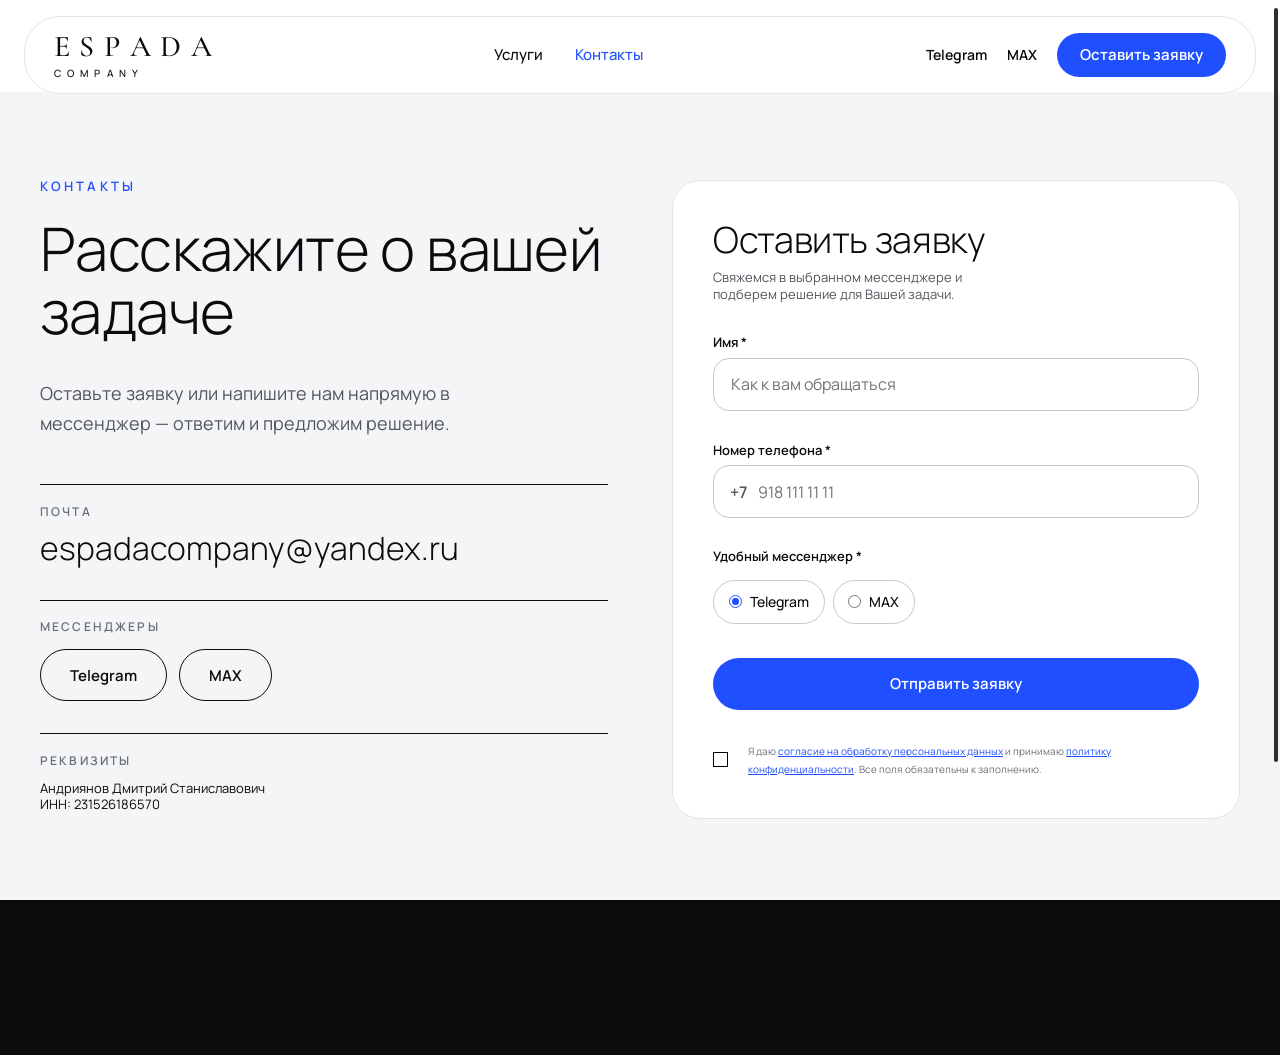
==== contacts.html @ 86442a98 "Add files via upload" ====
<!doctype html>
<html lang="ru">
  <head>
    <meta charset="UTF-8" />
    <meta name="viewport" content="width=device-width, initial-scale=1" />
    <title>Контакты — Espada Company</title>
    <meta
      name="description"
      content="Свяжитесь с Espada Company: оставьте заявку или напишите в Telegram или MAX."
    />
    <link rel="preconnect" href="https://fonts.googleapis.com" />
    <link rel="preconnect" href="https://fonts.gstatic.com" crossorigin />
    <link
      href="https://fonts.googleapis.com/css2?family=Cormorant+Garamond:wght@500&family=Manrope:wght@300;400;500;600;700&display=swap"
      rel="stylesheet"
    />
    <script src="script.js"></script>
    <link rel="stylesheet" href="style.css" />
  </head>

  <body class="pg pg--contacts">
    <header class="header" id="top">
      <a class="logo" href="index.html" aria-label="Espada Company"
        ><span>ESPADA</span><small>COMPANY</small></a
      >
      <nav class="nav" id="nav" aria-label="Основная навигация">
        <a href="services.html">Услуги</a>
        <a href="contacts.html" class="is-active" aria-current="page"
          >Контакты</a
        >
      </nav>
      <div class="header__right">
        <a
          class="link-soft"
          href="https://t.me/dimka_andriyanov"
          target="_blank"
          rel="noopener"
          >Telegram</a
        >
        <a
          class="link-soft"
          href="https://max.ru/u/f9LHodD0cOJtLx2SnJakfzKmTNk9VGzfbOaN5gM4EnJE3EyiLvXxuhhUGK0"
          target="_blank"
          rel="noopener"
          >MAX</a
        >
        <a class="btn btn--blue" href="index.html#request">Оставить заявку</a>
      </div>
      <button
        class="burger"
        id="burger"
        aria-label="Меню"
        aria-expanded="false"
        aria-controls="mobile-menu"
      >
        <i></i><i></i>
      </button>
      <div class="mobile-menu" id="mobile-menu" hidden>
        <a href="services.html">Услуги</a>
        <a href="contacts.html">Контакты</a>
        <a href="https://t.me/dimka_andriyanov" target="_blank" rel="noopener"
          >Telegram</a
        >
        <a
          href="https://max.ru/u/f9LHodD0cOJtLx2SnJakfzKmTNk9VGzfbOaN5gM4EnJE3EyiLvXxuhhUGK0"
          target="_blank"
          rel="noopener"
          >MAX</a
        >
        <a href="index.html#request">Оставить заявку</a>
      </div>
    </header>

    <main class="contacts">
      <div class="contacts__in">
        <div class="contacts__info">
          <p class="eyebrow">КОНТАКТЫ</p>
          <h1>Расскажите о вашей задаче</h1>
          <p class="contacts__lead">
            Оставьте заявку или напишите нам напрямую в мессенджер — ответим и
            предложим решение.
          </p>
          <dl class="reqs">
            <div>
              <dt>ПОЧТА</dt>
              <dd class="reqs__mail">
                <a href="mailto:espadacompany@yandex.ru"
                  >espadacompany@yandex.ru</a
                >
              </dd>
            </div>
            <div>
              <dt>МЕССЕНДЖЕРЫ</dt>
              <dd class="reqs__btns">
                <a
                  class="btn btn--outline"
                  href="https://t.me/dimka_andriyanov"
                  target="_blank"
                  rel="noopener"
                  >Telegram</a
                >
                <a
                  class="btn btn--outline"
                  href="https://max.ru/u/f9LHodD0cOJtLx2SnJakfzKmTNk9VGzfbOaN5gM4EnJE3EyiLvXxuhhUGK0"
                  target="_blank"
                  rel="noopener"
                  >MAX</a
                >
              </dd>
            </div>
            <div>
              <dt>РЕКВИЗИТЫ</dt>
              <dd class="reqs__legal">
                <span>Андриянов Дмитрий Станиславович</span
                ><span>ИНН: 231526186570</span>
              </dd>
            </div>
          </dl>
        </div>
        <form
          class="form contact-card"
          data-form
          data-success="thanks.html"
          novalidate
        >
          <div class="contact-card__top">
            <h2>Оставить заявку</h2>
            <p>
              Свяжемся в выбранном мессенджере и подберем решение для Вашей
              задачи.
            </p>
          </div>
          <label class="field"
            ><span>Имя *</span
            ><input
              name="name"
              type="text"
              placeholder="Как к вам обращаться"
              required
              autocomplete="name"
          /></label>
          <label class="field"
            ><span>Номер телефона *</span
            ><span class="phone"
              ><b>+7</b
              ><input
                name="phone"
                type="tel"
                placeholder="918 111 11 11"
                required
                autocomplete="tel"
                inputmode="tel"
                data-phone /></span
          ></label>
          <fieldset class="radios">
            <legend>Удобный мессенджер *</legend>
            <label
              ><input
                type="radio"
                name="messenger"
                value="Telegram"
                checked
              /><span>Telegram</span></label
            >
            <label
              ><input type="radio" name="messenger" value="MAX" /><span
                >MAX</span
              ></label
            >
          </fieldset>
          <button class="btn btn--blue btn--block" type="submit">
            Отправить заявку
          </button>
          <label class="consent"
            ><input type="checkbox" name="consent" required /><span
              >Я даю
              <a href="privacy.html#soglasie"
                >согласие на обработку персональных данных</a
              >
              и принимаю <a href="privacy.html">политику конфиденциальности</a>.
              Все поля обязательны к заполнению.</span
            ></label
          >
          <p class="form__status" role="status" aria-live="polite"></p>
        </form>
      </div>
    </main>

    <footer class="footer footer--mini">
      <div class="footer__strip">
        <span>© Espada Company, <span id="year">2026</span></span>
        <a href="privacy.html">Политика конфиденциальности</a>
      </div>
    </footer>
  </body>
</html>
---- style.css ----
:root {
  --blue: #1f4fff;
  --blue-d: #1840d6;
  --blue-l: #8fa8ff;
  --ink: #0b0b0d;
  --ink-2: #16171b;
  --bg: #f4f5f7;
  --bg-2: #e9ecf1;
  --line: #e2e4e9;
  --field: #c4c8d0;
  --text: #0b0b0d;
  --text-2: #1b1c20;
  --muted: #52565e;
  --label: #6b7078;
  --soft: #c9cdd6;
  --serif: "Cormorant Garamond", Georgia, "Times New Roman", serif;
  --font:
    "Manrope", system-ui, -apple-system, "Segoe UI", Roboto, Arial, sans-serif;
}

* {
  box-sizing: border-box;
  margin: 0;
  padding: 0;
}

html {
  scroll-behavior: smooth;
  scroll-padding-top: 110px;
  scrollbar-width: none;
}

html,
body {
  overflow-x: clip;
}

::-webkit-scrollbar {
  display: none;
}

body {
  font-family: var(--font);
  background: var(--bg);
  color: var(--text);
  line-height: 1.5;
  -webkit-font-smoothing: antialiased;
}

a {
  color: inherit;
  text-decoration: none;
}

ul,
ol {
  list-style: none;
}

img,
svg {
  display: block;
  max-width: 100%;
}

:focus-visible {
  outline: 2px solid var(--blue);
  outline-offset: 3px;
}

.container {
  width: min(1200px, 100% - 80px);
  margin-inline: auto;
}

.m-only {
  display: none;
}

.sb {
  position: fixed;
  z-index: 60;
  top: 8px;
  bottom: 8px;
  right: 2px;
  width: 4px;
  pointer-events: none;
}

.sb[hidden] {
  display: none;
}

.sb i {
  position: absolute;
  left: 0;
  right: 0;
  top: 0;
  border-radius: 999px;
  background: var(--ink);
  opacity: 0.85;
  pointer-events: auto;
  cursor: grab;
  touch-action: none;
  transition:
    background 0.2s,
    opacity 0.2s;
}

.sb i::before {
  content: "";
  position: absolute;
  inset: 0 -6px;
}

.sb i:hover,
.sb.is-drag i {
  background: var(--blue);
  opacity: 1;
}

.sb.is-drag i {
  cursor: grabbing;
}

.btn {
  display: inline-flex;
  align-items: center;
  justify-content: center;
  gap: 8px;
  height: 52px;
  padding: 0 32px;
  border-radius: 26px;
  font: 600 15px/15px var(--font);
  border: 0.8px solid transparent;
  cursor: pointer;
  white-space: nowrap;
  transition:
    background 0.2s,
    color 0.2s,
    border-color 0.2s,
    transform 0.5s,
    opacity 0.5s,
    translate 0.4s cubic-bezier(0.22, 1, 0.36, 1);
}

.btn--blue {
  background: var(--blue);
  color: #fff;
}

.btn--blue:hover {
  background: var(--blue-d);
}

.btn--ghost {
  border-color: rgba(255, 255, 255, 0.45);
  color: #fff;
  background: transparent;
}

.btn--ghost:hover {
  background: #fff;
  border-color: #fff;
  color: var(--ink);
}

.btn--outline {
  border-color: var(--ink);
  background: transparent;
  color: var(--ink);
}

.btn--outline:hover {
  background: var(--ink);
  color: #fff;
}

.btn--block {
  width: 100%;
}

.eyebrow {
  font-size: 13px;
  line-height: 13px;
  font-weight: 600;
  letter-spacing: 3.12px;
  color: var(--blue);
  margin-bottom: 20px;
}

#services .eyebrow {
  color: var(--blue-l);
}

.h2 {
  font-weight: 300;
  font-size: 54px;
  line-height: 57px;
  color: var(--ink);
  max-width: 720px;
}

.dark .h2 {
  color: #f4f5f7;
}

h3 {
  font-weight: 500;
}

.header {
  position: fixed;
  z-index: 50;
  top: 16px;
  left: 50%;
  transform: translateX(-50%);
  width: min(1392px, 100% - 48px);
  height: 77.8px;
  padding: 14.8px 28.8px;
  display: flex;
  align-items: center;
  justify-content: space-between;
  background: #fff;
  border: 0.8px solid var(--line);
  border-radius: 36px;
}

.logo {
  display: inline-flex;
  flex-direction: column;
  align-items: flex-start;
  gap: 6px;
  line-height: 1;
}

.logo span {
  font-family: var(--serif);
  font-weight: 500;
  font-size: 30px;
  line-height: 30px;
  letter-spacing: 0;
  color: var(--ink);
}

.logo small {
  font-weight: 500;
  font-size: 10px;
  line-height: 10px;
  letter-spacing: 6.2px;
  color: var(--ink);
}

.nav {
  display: flex;
  gap: 32px;
  font-size: 15px;
  line-height: 15px;
  font-weight: 500;
  color: var(--ink);
}

.nav a:hover,
.nav a.is-active,
.link-soft:hover {
  color: var(--blue);
}

.header__right {
  display: flex;
  align-items: center;
  gap: 20px;
  font-size: 14px;
  line-height: 14px;
  font-weight: 600;
  color: var(--ink);
}

.header .btn {
  height: 44px;
  padding: 0 22px;
  border-radius: 22px;
}

.burger {
  display: none;
  width: 48px;
  height: 48px;
  border-radius: 50%;
  border: 0.8px solid var(--ink);
  background: transparent;
  cursor: pointer;
  position: relative;
}

.burger i {
  position: absolute;
  left: 13px;
  right: 13px;
  height: 1.5px;
  background: var(--ink);
  transition:
    transform 0.25s,
    top 0.25s;
}

.burger i:first-child {
  top: 19px;
}

.burger i:last-child {
  top: 27px;
}

.burger[aria-expanded="true"] i:first-child {
  top: 23px;
  transform: rotate(45deg);
}

.burger[aria-expanded="true"] i:last-child {
  top: 23px;
  transform: rotate(-45deg);
}

.mobile-menu {
  position: absolute;
  top: 70px;
  left: 0;
  right: 0;
  background: #fff;
  border: 0.8px solid var(--line);
  border-radius: 24px;
  padding: 12px 24px;
  display: flex;
  flex-direction: column;
  box-shadow: 0 12px 32px rgba(0, 0, 0, 0.12);
}

.mobile-menu[hidden] {
  display: none;
}

.mobile-menu a {
  padding: 14px 0;
  font-weight: 500;
  border-bottom: 1px solid var(--bg-2);
}

.mobile-menu a:last-child {
  border: 0;
  color: var(--blue);
}

.hero {
  position: relative;
  margin: 117.6px auto 0;
  width: calc(100% - 48px);
  max-width: 1392px;
  border-radius: 44px;
  background: var(--ink);
  color: #fff;
  overflow: hidden;
  min-height: 834px;
  padding: 96px 56px 104px;
  display: flex;
  align-items: center;
  gap: 64px;
}

.hero__text {
  position: relative;
  z-index: 2;
  flex: 1 1 0;
  min-width: 0;
}

.badge {
  display: inline-flex;
  align-items: center;
  gap: 10px;
  height: 35.2px;
  padding: 0 18.8px;
  border: 0.8px solid rgba(255, 255, 255, 0.25);
  border-radius: 16.8px;
  font-size: 12px;
  line-height: 12px;
  font-weight: 600;
  letter-spacing: 2.4px;
  color: #f4f5f7;
}

.badge i {
  width: 8px;
  height: 8px;
  border-radius: 50%;
  background: #4d78ff;
}

.hero h1 {
  font-weight: 300;
  font-size: 72px;
  line-height: 75px;
  letter-spacing: -1.44px;
  color: #fff;
  max-width: 580px;
  margin: 26.4px 0 27.5px;
}

.hero__text > p {
  max-width: 540px;
  color: var(--soft);
  font-size: 19px;
  line-height: 30.67px;
  margin-bottom: 39px;
}

.hero__actions {
  position: relative;
  display: flex;
  gap: 16px;
  flex-wrap: wrap;
  width: fit-content;
  padding: 0;
  margin: 20px 0 28px;
}

.hero__tags {
  display: flex;
  gap: 32px;
  flex-wrap: wrap;
  font-size: 14px;
  line-height: 14px;
  font-weight: 500;
  color: var(--soft);
}

.hero__art {
  position: absolute;
  right: 0;
  top: 0;
  height: 100%;
  width: min(64%, 900px);
  z-index: 1;
}

.dot {
  transform-box: fill-box;
  transform-origin: center;
  animation:
    float 7s ease-in-out infinite,
    twinkle 3.5s ease-in-out infinite;
}

.d2 {
  animation-duration: 9s, 4.2s;
  animation-delay:
    -2s,
    -1s;
}

.d3 {
  animation-duration: 8s, 3s;
  animation-delay:
    -4s,
    -2s;
}

.d4 {
  animation-duration: 10s, 5s;
  animation-delay:
    -6s,
    -3s;
}

@keyframes float {
  0%,
  100% {
    transform: translate(0, 0);
  }

  50% {
    transform: translate(14px, -26px);
  }
}

@keyframes twinkle {
  0%,
  100% {
    opacity: 1;
  }

  50% {
    opacity: 0.35;
  }
}

.form {
  display: flex;
  flex-direction: column;
  gap: 20px;
}

.field {
  display: flex;
  flex-direction: column;
  gap: 8.6px;
  font-size: 13px;
  line-height: 16px;
  font-weight: 600;
  color: var(--ink);
}

.field input {
  width: 100%;
  min-width: 0;
  height: 52px;
  border: 0.8px solid var(--field);
  border-radius: 16px;
  padding: 0 16.8px;
  font: 400 16px var(--font);
  background: #fff;
  color: var(--ink);
  transition: border-color 0.2s;
}

.field input::placeholder {
  color: #757575;
}

.field input:focus {
  outline: none;
  border-color: var(--blue);
}

.field input.invalid,
.consent input.invalid {
  border-color: #e5484d;
  outline: 1px solid #e5484d;
}

.row {
  display: grid;
  grid-template-columns: minmax(0, 1fr) minmax(0, 1fr);
  gap: 16px;
}

fieldset.radios {
  border: 0;
  display: flex;
  gap: 8px;
  flex-wrap: wrap;
}

.radios legend {
  font-size: 13px;
  line-height: 16px;
  font-weight: 600;
  margin-bottom: 8px;
  float: left;
  width: 100%;
}

.radios label {
  display: inline-flex;
  align-items: center;
  gap: 8px;
  height: 44px;
  padding: 0 12.8px;
  border: 0.8px solid var(--field);
  border-radius: 22px;
  background: #fff;
  font-size: 14px;
  line-height: 14px;
  font-weight: 500;
  cursor: pointer;
  transition: border-color 0.2s;
}

.radios input {
  appearance: none;
  width: 13px;
  height: 13px;
  border: 1px solid #767676;
  border-radius: 50%;
  display: grid;
  place-content: center;
  margin: 0;
  background: #fff;
}

.radios input::after {
  content: "";
  width: 6.5px;
  height: 6.5px;
  border-radius: 50%;
  background: var(--blue);
  transform: scale(0);
  transition: transform 0.15s;
}

.radios input:checked {
  border: 1.5px solid var(--blue);
}

.radios input:checked::after {
  transform: scale(1);
}

.consent {
  display: flex;
  align-items: center;
  gap: 20px;
  font-size: 10px;
  line-height: 18px;
  color: var(--label);
}

.consent input {
  flex: none;
  width: 15px;
  height: 15px;
  accent-color: var(--blue);
}

.consent a,
.form__note a {
  color: var(--blue);
  text-decoration: underline;
}

.form__status {
  font-size: 13px;
  min-height: 0;
}

.form__status:empty {
  display: none;
}

.form__status.ok {
  color: #14804a;
}

.form__status.err {
  color: #e5484d;
}

.quick {
  display: none;
}

.form__lead,
.quick__lead {
  font-size: 14px;
  line-height: 21px;
  color: var(--muted);
}

.hero__form {
  position: relative;
  z-index: 2;
  flex: none;
  width: 460px;
  margin-right: 53px;
  gap: 17px;
  padding: 48.8px 25px;
  background: #fff;
  color: var(--ink);
  border: 0.8px solid var(--line);
  border-radius: 28px;
  box-shadow: 0 0 100px 25px rgba(0, 0, 0, 0.25);
}

.hero__form h2 {
  font-weight: 400;
  font-size: 32px;
  line-height: 33px;
  text-align: center;
}

.hero__form .form__lead {
  margin: 0;
}

.hero__form fieldset.radios {
  min-height: 79px;
}

.hero__form .consent {
  min-height: 73px;
  padding-left: 11.2px;
}

.section {
  padding: 96px 0;
}

@media (min-width: 768px) {
  .quick + .section {
    margin-top: 61.6px;
    padding-bottom: 101.5px;
  }

  .steps-wrap + .section {
    margin-top: 10px;
  }
}

.adv {
  display: grid;
  grid-template-columns: repeat(4, 1fr);
  gap: 32px;
  margin-top: 55px;
}

.adv li {
  border-top: 0.8px solid var(--ink);
  padding-top: 24.8px;
}

.adv b {
  display: block;
  font-weight: 400;
  font-size: 40px;
  line-height: 40px;
  color: var(--blue);
  margin-bottom: 20px;
}

.adv h3 {
  font-weight: 700;
  font-size: 19px;
  line-height: 25px;
  color: var(--ink);
  margin-bottom: 11.5px;
}

.adv p {
  font-size: 15px;
  line-height: 24px;
  color: var(--muted);
}

.dark {
  background: var(--ink);
  color: #fff;
  border-radius: 44px;
  margin: 10px auto 0;
  width: calc(100% - 48px);
  max-width: 1392px;
  padding: 96px 0;
}

.cards {
  display: grid;
  grid-template-columns: repeat(3, 1fr);
  gap: 24px;
  margin-top: 55px;
}

.card {
  display: flex;
  flex-direction: column;
  gap: 20px;
  min-height: 454.3px;
  padding: 40.8px 36.8px;
  background: var(--ink-2);
  border: 0.8px solid #2a2c33;
  border-radius: 28px;
}

.card b {
  font-weight: 400;
  font-size: 20px;
  line-height: 27px;
  color: var(--blue-l);
  margin-bottom: 1px;
}

.card h3 {
  font-weight: 400;
  font-size: 36px;
  line-height: 40.3px;
  color: #f4f5f7;
  margin-bottom: -1px;
}

.card p {
  flex: 1;
  font-size: 15px;
  line-height: 26px;
  color: var(--soft);
}

.card a {
  padding-top: 11.7px;
  font-size: 15px;
  line-height: 15px;
  font-weight: 600;
  color: #f4f5f7;
}

.card a:hover {
  color: var(--blue-l);
}

.steps-wrap {
  background: var(--bg-2);
  border-top: 0.8px solid var(--line);
  margin-top: 10px;
  padding: 96.8px 0 95.2px;
}

.steps {
  display: grid;
  grid-template-columns: repeat(5, 1fr);
  gap: 28px;
  margin-top: 55px;
}

.steps i {
  display: grid;
  place-items: center;
  width: 57.6px;
  height: 57.6px;
  border: 0.8px solid var(--ink);
  border-radius: 50%;
  font-style: normal;
  font-weight: 400;
  font-size: 22px;
  line-height: 1;
  color: var(--ink);
  margin-bottom: 20px;
}

.steps h3 {
  font-weight: 700;
  font-size: 17px;
  line-height: 23.25px;
  color: var(--ink);
  margin-bottom: 8.85px;
}

.steps p {
  font-size: 14px;
  line-height: 22.5px;
  color: var(--muted);
}

.faq {
  display: grid;
  grid-template-columns: 1fr 1fr;
  gap: 24px;
  margin-top: 20px;
}

.faq > div {
  min-height: 138.3px;
  display: flex;
  flex-direction: column;
  gap: 16px;
  border-top: 0.8px solid var(--ink);
  padding-top: 28.8px;
}

.faq h3 {
  font-weight: 400;
  font-size: 34px;
  line-height: 40.35px;
  color: var(--ink);
}

.faq p {
  font-size: 16px;
  line-height: 27.7px;
  color: var(--muted);
}

.niches-band {
  background: #fff;
  border-top: 0.8px solid var(--line);
  padding: 97.6px 0 119.2px;
}

.niches__head {
  display: flex;
  justify-content: space-between;
  align-items: center;
  gap: 24px;
  margin-bottom: 0;
}

.niches__head .h2 {
  max-width: 585px;
}

.niche-grid {
  display: grid;
  grid-template-columns: repeat(3, 1fr);
  gap: 24px;
}

.niche {
  background: #fff;
  border: 0.8px solid var(--line);
  border-radius: 28px;
  overflow: hidden;
}

.niche__img {
  height: 200px;
  padding: 20px 24px;
  display: flex;
  flex-direction: column;
  justify-content: space-between;
}

.niche__img b {
  align-self: flex-end;
  font-weight: 300;
  font-size: 20px;
  line-height: 27px;
}

.niche__img small {
  font-size: 12px;
  line-height: 16px;
  font-weight: 600;
  letter-spacing: 1.68px;
}

.n1 {
  background: #e4e7ec;
}

.n2 {
  background: var(--ink);
  color: #f4f5f7;
}

.n3 {
  background: #d9dce3;
}

.niche__body {
  padding: 28px;
  display: flex;
  flex-direction: column;
  gap: 12px;
}

.niche h3 {
  font-weight: 400;
  font-size: 34px;
  line-height: 40.75px;
  color: var(--ink);
}

.niche p {
  font-size: 14px;
  line-height: 22.5px;
  color: var(--muted);
}

.niche-cta {
  margin-top: 24px;
  min-height: 129.6px;
  background: var(--bg-2);
  border-radius: 28px;
  padding: 32px 36px;
  display: flex;
  justify-content: space-between;
  align-items: center;
  gap: 24px;
}

.niche-cta h3 {
  font-weight: 400;
  font-size: 28px;
  line-height: 34.4px;
  color: var(--ink);
  margin-bottom: 8px;
}

.niche-cta p {
  font-size: 15px;
  line-height: 24px;
  color: var(--muted);
}

.request {
  padding: 99.4px 0 81.8px;
}

.request__in {
  display: grid;
  grid-template-columns: minmax(0, 526fr) minmax(0, 626fr);
  gap: 48px;
  align-items: start;
}

.request__in > div:first-child {
  margin-top: 32.2px;
}

.request .h2 {
  max-width: 360px;
}

.request .muted {
  margin-top: 20px;
  max-width: 512px;
  font-size: 16px;
  line-height: 27px;
  color: var(--soft);
}

.form--card {
  background: #fff;
  color: var(--ink);
  border-radius: 32px;
  padding: 36px;
}

.form--card .consent {
  font-size: 10px;
  min-height: 47.6px;
}

.footer {
  background: #fff;
  border-top: 0.8px solid var(--line);
  margin-top: 10px;
  padding: 66px 0 13.6px;
}

.footer__in {
  display: grid;
  grid-template-columns:
    minmax(0, 378fr) minmax(0, 224fr) minmax(0, 284fr)
    minmax(0, 314fr);
  gap: 0;
  min-height: 116.4px;
}

.footer__in > div > :last-child {
  margin-bottom: 0;
}

.footer--svc {
  padding-bottom: 37.4px;
}

.footer__brand p {
  margin-top: 24px;
  max-width: 280px;
  font-size: 14px;
  line-height: 22.4px;
  color: var(--muted);
}

.footer h4 {
  font-size: 12px;
  line-height: 12px;
  font-weight: 600;
  letter-spacing: 2.16px;
  color: var(--label);
  margin-bottom: 14px;
}

.footer__in a {
  display: block;
  margin-bottom: 14px;
  padding-bottom: 0.3px;
  font-size: 15px;
  line-height: 15px;
  font-weight: 500;
  color: var(--ink);
}

.footer__in > div:last-child > span {
  display: block;
  margin-bottom: 14px;
  font-size: 13px;
  line-height: 20.8px;
  color: var(--muted);
}

.footer__in div:last-child a {
  padding-bottom: 0;
  font-size: 13px;
  line-height: 20.8px;
  font-weight: 400;
  color: var(--muted);
  text-decoration: underline;
}

.footer__in a:hover {
  color: var(--blue);
}

.footer__brand a.logo {
  margin: 0;
  display: inline-flex;
}

.footer__copy {
  margin-top: 12px;
  font-size: 12px;
  line-height: 16.4px;
  color: var(--label);
}

.page-hero {
  padding: 211.6px 0 129.9px;
}

.page-hero .eyebrow {
  margin-bottom: 24px;
}

.page-hero h1 {
  font-weight: 300;
  font-size: 72px;
  line-height: 73.86px;
  color: var(--ink);
  max-width: 860px;
  margin-bottom: 24px;
}

.page-hero p:not(.eyebrow) {
  max-width: 640px;
  font-size: 18px;
  line-height: 29.2px;
  color: var(--muted);
}

.svc {
  border-top: 0.8px solid var(--line);
  padding: 72.8px 0 72px;
}

.svc--alt {
  background: var(--bg-2);
}

.svc__in {
  display: grid;
  grid-template-columns: 1fr 1fr;
  gap: 48px;
  align-items: stretch;
}

.svc__num {
  display: block;
  font-size: 28px;
  line-height: 38.4px;
  font-weight: 400;
  color: var(--blue);
  margin-bottom: 12px;
}

.svc h2 {
  font-weight: 300;
  font-size: 52px;
  line-height: 55.5px;
  color: var(--ink);
  margin-bottom: 23.1px;
}

.svc__text > p {
  max-width: 576px;
  margin-bottom: 32px;
  font-size: 17px;
  line-height: 29px;
  color: var(--muted);
}

.svc__card {
  background: #fff;
  border: 0.8px solid var(--line);
  border-radius: 28px;
  padding: 36.8px;
}

.svc__card h4 {
  margin-bottom: 18px;
  font-size: 12px;
  line-height: 12px;
  font-weight: 700;
  letter-spacing: 2.16px;
  color: var(--label);
}

.svc__card li {
  position: relative;
  margin-bottom: 12px;
  padding-left: 22px;
  font-size: 15px;
  line-height: 24.02px;
  color: var(--text-2);
}

.svc__card li::before {
  content: "";
  position: absolute;
  left: 0;
  top: 8px;
  width: 8px;
  height: 8px;
  background: var(--blue);
}

.svc__card hr {
  border: 0;
  border-top: 0.8px solid var(--line);
  margin: 28px 0 24.8px;
}

.svc__card h4 + p {
  margin-top: 0;
}

.svc__card hr + h4 {
  margin-bottom: 14px;
}

.svc__card p {
  font-size: 15px;
  line-height: 24.2px;
  color: var(--text-2);
}

.cta-bar {
  margin: 0 auto 5.6px;
  padding: 80px 0;
}

.cta-bar__in {
  display: flex;
  justify-content: space-between;
  align-items: center;
  gap: 32px;
  width: min(1280px, 100% - 80px);
}

.cta-bar .h2 {
  font-size: 48px;
  line-height: 51.84px;
  max-width: 889px;
}

html.lenis,
html.lenis body {
  height: auto;
}

.lenis.lenis-smooth {
  scroll-behavior: auto !important;
}

.hero__art {
  transform: translate3d(0, var(--py, 0px), 0) scale(1.08);
  will-change: transform;
}

.js [data-reveal] {
  opacity: 0;
  transform: translate3d(0, 36px, 0);
  transition:
    opacity 1s cubic-bezier(0.22, 1, 0.36, 1),
    transform 1s cubic-bezier(0.22, 1, 0.36, 1);
  transition-delay: var(--d, 0s);
}

.js [data-reveal].in {
  opacity: 1;
  transform: none;
}

.js .hero__text > * {
  opacity: 0;
  animation: rise 1.1s cubic-bezier(0.22, 1, 0.36, 1) forwards;
}

.js .hero__text > :nth-child(2) {
  animation-delay: 0.12s;
}

.js .hero__text > :nth-child(3) {
  animation-delay: 0.24s;
}

.js .hero__text > :nth-child(4) {
  animation-delay: 0.36s;
}

.js .hero__text > :nth-child(5) {
  animation-delay: 0.46s;
}

.js .hero__form {
  animation: rise 1.1s 0.35s cubic-bezier(0.22, 1, 0.36, 1) both;
}

.js .hero__art {
  animation: artIn 1.8s cubic-bezier(0.22, 1, 0.36, 1) both;
}

@keyframes rise {
  from {
    opacity: 0;
    transform: translate3d(0, 28px, 0);
  }

  to {
    opacity: 1;
    transform: none;
  }
}

@keyframes artIn {
  from {
    opacity: 0;
    transform: translate3d(60px, 0, 0) scale(1.14);
  }

  to {
    opacity: 1;
    transform: translate3d(0, var(--py, 0px), 0) scale(1.08);
  }
}

.card,
.niche {
  transition:
    transform 0.5s,
    opacity 0.5s;
}

.card:hover,
.niche:hover,
.js .card.in:hover,
.js .niche.in:hover {
  transform: translateY(-4px);
}

@media (max-width: 1100px) {
  .nav,
  .link-soft {
    display: none;
  }

  .burger {
    display: block;
  }

  .header__right {
    margin-left: auto;
    margin-right: 12px;
  }

  .hero {
    flex-direction: column;
    align-items: flex-start;
    justify-content: flex-start;
    gap: 40px;
    padding: 72px 40px 56px;
  }

  .hero__art {
    opacity: 0.75;
  }

  .hero__form {
    width: 100%;
    max-width: 460px;
    margin: 0;
  }

  .adv,
  .steps {
    grid-template-columns: repeat(2, 1fr);
  }

  .cards,
  .niche-grid {
    grid-template-columns: 1fr 1fr;
  }

  .request__in,
  .svc__in {
    grid-template-columns: 1fr;
    gap: 32px;
  }

  .footer__in {
    grid-template-columns: 1fr 1fr;
    gap: 32px;
  }

  .h2 {
    font-size: 44px;
    line-height: 48px;
  }

  .page-hero h1 {
    font-size: 56px;
    line-height: 58px;
  }
}

@media (max-width: 767px) {
  .d-only {
    display: none;
  }

  .m-only {
    display: inline;
  }

  .container {
    width: calc(100% - 48px);
  }

  .header {
    left: 0;
    top: 0;
    transform: none;
    width: 100%;
    height: 81.6px;
    padding: 16px 24px 16.8px;
    background: var(--bg);
    border: 0;
    border-radius: 0;
  }

  .nav,
  .header__right {
    display: none;
  }

  .logo {
    gap: 5px;
  }

  .logo span {
    font-size: 24px;
    line-height: 24px;
    letter-spacing: 7.68px;
  }

  .logo small {
    font-size: 8px;
    line-height: 8px;
    letter-spacing: 4.96px;
  }

  .mobile-menu {
    top: 76px;
    left: 12px;
    right: 12px;
  }

  .eyebrow {
    font-size: 11px;
    line-height: 11px;
    font-weight: 700;
    letter-spacing: 2.2px;
    margin-bottom: 14px;
  }

  .h2 {
    font-size: 36px;
    line-height: 38px;
  }

  .hero {
    display: block;
    margin: 93.6px 12px 0;
    min-height: 0;
    padding: 36px 24px 220px;
    border-radius: 32px;
  }

  .hero__text {
    padding: 0;
  }

  .badge {
    height: 29.2px;
    padding: 0 14.8px;
    gap: 8px;
    font-size: 10px;
    line-height: 10px;
    letter-spacing: 2px;
    border-radius: 13.8px;
  }

  .badge i {
    width: 7px;
    height: 7px;
  }

  .hero h1 {
    font-size: 40px;
    line-height: 42px;
    letter-spacing: -0.8px;
    margin: 18.4px 0 17px;
  }

  .hero__text > p {
    font-size: 15px;
    line-height: 24px;
    margin-bottom: 24px;
  }

  .hero__actions {
    display: block;
    padding: 0;
    width: 100%;
    margin: 0;
  }

  .hero__actions .btn {
    width: 100%;
  }

  .hero__form,
  .hero__tags,
  .btn--ghost {
    display: none;
  }

  .hero__art {
    top: auto;
    bottom: 0;
    right: 0;
    width: 100%;
    height: 220px;
    opacity: 1;
  }

  .quick {
    display: block;
    margin: 24px 24px 48px;
    padding: 25px;
    background: #fff;
    border: 0.8px solid var(--line);
    border-radius: 28px;
  }

  .quick h2 {
    font-weight: 400;
    font-size: 30px;
    line-height: 33px;
    margin-bottom: 17px;
  }

  .quick .form {
    gap: 17px;
  }

  .quick__lead {
    font-size: 12px;
    margin: -4px 0 17px;
  }

  .consent {
    font-size: 9px;
    gap: 20px;
  }

  .section {
    padding: 48px 0;
  }

  .adv {
    gap: 24px;
    margin-top: 27px;
  }

  .adv li {
    display: grid;
    grid-template-columns: 36px 1fr;
    column-gap: 16px;
    padding-top: 16.8px;
  }

  .adv b {
    grid-row: span 2;
    font-size: 30px;
    line-height: 30px;
    margin: 0;
  }

  .adv h3 {
    font-size: 16px;
    line-height: 21px;
    margin-bottom: 6px;
  }

  .adv p {
    font-size: 14px;
    line-height: 22px;
  }

  .dark {
    margin: 10px 12px 0;
    padding: 48px 0;
    border-radius: 32px;
  }

  .cards {
    grid-template-columns: 1fr;
    gap: 16px;
    margin-top: 27px;
  }

  .card {
    min-height: 0;
    padding: 24.8px;
    gap: 12px;
    border-radius: 28px;
  }

  .card b {
    display: none;
  }

  .card h3 {
    font-size: 28px;
    line-height: 31px;
  }

  .card p {
    font-size: 14px;
    line-height: 23px;
  }

  .card a {
    font-size: 14px;
    line-height: 14px;
    padding-top: 3.4px;
  }

  .steps-wrap {
    padding: 48px 0;
  }

  .steps {
    grid-template-columns: 1fr;
    gap: 18px;
    margin-top: 27px;
  }

  .steps li {
    display: flex;
    align-items: center;
    gap: 16px;
  }

  .steps i {
    width: 45.6px;
    height: 45.6px;
    font-size: 20px;
    margin: 0;
    flex: none;
  }

  .steps h3 {
    font-size: 15px;
    line-height: 20px;
    font-weight: 600;
    margin: 0;
  }

  .steps p {
    display: none;
  }

  .faq {
    grid-template-columns: 1fr;
    gap: 24px;
    margin-top: 24px;
  }

  .faq > div {
    gap: 12px;
    padding-top: 20.8px;
  }

  .section > .eyebrow {
    margin-bottom: 0;
  }

  .faq h3 {
    font-size: 26px;
    line-height: 30px;
  }

  .faq p {
    font-size: 14px;
    line-height: 23px;
  }

  .niches-band,
  .request {
    display: none;
  }

  .footer {
    margin-top: 0;
    padding: 40.8px 0 40px;
  }

  .footer__in {
    grid-template-columns: 1fr;
    gap: 24px;
  }

  .footer h4,
  .footer__brand p,
  .footer__in > div:nth-child(2) {
    display: none;
  }

  .footer__brand .logo span {
    font-size: 26px;
    line-height: 26px;
    letter-spacing: 0;
  }

  .logo .lt {
    margin-right: 7.68px;
  }

  .footer__brand .logo .lt {
    margin-right: 8.32px;
  }

  .footer__brand .logo small {
    font-size: 9px;
    line-height: 9px;
    letter-spacing: 5.58px;
  }

  .footer__in a {
    margin-bottom: 12px;
    line-height: 20px;
  }

  .footer__in span,
  .footer__in div:last-child a {
    font-size: 12px;
    line-height: 20px;
    color: var(--label);
    text-decoration: none;
    margin-bottom: 0;
  }

  .footer__copy {
    margin-top: 0;
    font-size: 12px;
    line-height: 20px;
  }

  .page-hero {
    padding: 116px 0 40px;
  }

  .page-hero h1 {
    font-size: 40px;
    line-height: 42px;
  }

  .page-hero p:not(.eyebrow) {
    font-size: 16px;
    line-height: 26px;
  }

  .svc {
    padding: 48px 0;
  }

  .svc h2 {
    font-size: 36px;
    line-height: 38px;
  }

  .svc__card {
    padding: 24px 20px;
    border-radius: 22px;
  }

  .cta-bar {
    margin: 0 12px;
    padding: 48px 0;
    border-radius: 32px;
  }

  .cta-bar__in {
    flex-direction: column;
    align-items: flex-start;
  }

  .cta-bar .h2 {
    font-size: 32px;
    line-height: 36px;
  }
}

@media (prefers-reduced-motion: reduce) {
  html {
    scroll-behavior: auto;
  }

  * {
    transition: none !important;
    animation: none !important;
  }

  .hero__art {
    transform: none;
  }
}

.pg {
  background: #fff;
}

.pg--thanks {
  background: var(--bg);
}

.footer--mini {
  margin-top: 0;
  padding: 0.8px 0 0;
  border-top: 0.8px solid var(--line);
  background: #fff;
}

.footer__strip {
  width: min(1280px, 100%);
  margin-inline: auto;
  padding: 40px;
  display: flex;
  justify-content: space-between;
  align-items: flex-start;
  gap: 24px;
  font-size: 13px;
  line-height: 14.4px;
  color: var(--label);
}

.footer__strip span,
.footer__strip a {
  display: block;
  padding-bottom: 3.2px;
  font-size: 13px;
  line-height: 14.4px;
  font-weight: 400;
  color: var(--label);
}

.footer__strip span span {
  display: inline;
  padding: 0;
}

.footer__strip a {
  text-decoration: underline;
  text-underline-position: from-font;
}

.footer__strip a:hover {
  color: var(--blue);
}

.contacts {
  margin-top: 92px;
  background: var(--bg);
}

.contacts__in {
  width: min(1280px, 100%);
  margin-inline: auto;
  padding: 88px 40px 96px;
  min-height: 863.5px;
  display: grid;
  grid-template-columns: minmax(0, 1fr) minmax(0, 1fr);
  gap: 64px;
  align-items: start;
}

.contacts__info .eyebrow {
  margin-bottom: 24px;
}

.contacts__info h1 {
  font-weight: 300;
  font-size: 60px;
  line-height: 63px;
  letter-spacing: -0.6px;
  color: var(--ink);
  margin-bottom: 36px;
}

.contacts__lead {
  max-width: 520px;
  font-size: 18px;
  line-height: 29.7px;
  color: var(--muted);
}

.reqs {
  margin-top: 45.8px;
  display: flex;
  flex-direction: column;
  gap: 32px;
}

.reqs > div {
  border-top: 0.8px solid var(--ink);
  padding-top: 20.8px;
}

.reqs dt {
  font-size: 12px;
  line-height: 12px;
  font-weight: 600;
  letter-spacing: 2.16px;
  color: var(--label);
  margin-bottom: 12px;
}

.reqs__phone,
.reqs__mail {
  font-weight: 300;
  font-size: 32px;
  line-height: 37.6px;
  color: var(--ink);
}

.reqs > div:nth-child(2) dt {
  margin-bottom: 16px;
}

.reqs__btns {
  display: flex;
  gap: 12px;
}

.reqs__btns .btn {
  padding: 0 28.9px;
}

.reqs > div:nth-child(3) dt {
  margin-bottom: 14px;
}

.reqs__legal span {
  display: block;
  font-size: 13px;
  line-height: 15.6px;
  color: var(--ink);
}

.contact-card {
  background: #fff;
  border: 0.8px solid var(--line);
  border-radius: 28px;
  padding: 40px;
  gap: 32px;
}

.contact-card__top {
  display: flex;
  flex-direction: column;
  gap: 10px;
}

.contact-card h2 {
  font-weight: 300;
  font-size: 36px;
  line-height: 37.5px;
  letter-spacing: -0.36px;
  color: var(--ink);
}

.contact-card__top p {
  max-width: 262px;
  font-size: 13px;
  line-height: 17.3px;
  color: var(--muted);
}

.contact-card {
  min-height: 604px;
  align-self: start;
}

.contact-card .field {
  line-height: 14.2px;
}

.contact-card .field input {
  height: 52.8px;
}

.contact-card .radios {
  margin-top: 0;
}

.contact-card .radios legend {
  margin-bottom: 8px;
  line-height: 13.4px;
}

.contact-card .radios label {
  padding: 0 14.8px;
}

.contact-card .btn--block {
  margin-top: 2px;
}

.contact-card .consent {
  padding-left: 0;
}

.thanks {
  min-height: 1020px;
  padding-top: 93px;
}

.thanks__win {
  width: min(760px, 100%);
  margin-inline: auto;
  padding: 96px 40px 0;
  min-height: 926.8px;
  display: flex;
  flex-direction: column;
  align-items: center;
  text-align: center;
}

.thanks__icon {
  width: 120px;
  height: 120px;
}

.thanks__tag {
  margin-top: 17.6px;
  width: 123px;
  font-size: 13px;
  line-height: 13px;
  font-weight: 600;
  letter-spacing: 3.12px;
  color: var(--blue);
}

.thanks h1 {
  margin-top: 29.4px;
  max-width: 623px;
  font-weight: 300;
  font-size: 64px;
  line-height: 67.2px;
  color: var(--ink);
}

.thanks__lead {
  margin-top: 23.6px;
  max-width: 560px;
  font-size: 18px;
  line-height: 29.7px;
  color: var(--muted);
}

.thanks__msg,
.thanks__nav {
  display: flex;
  justify-content: center;
  gap: 12px;
}

.thanks__msg {
  margin-top: 40px;
}

.thanks__nav {
  width: 100%;
  max-width: 680px;
  margin-top: 56px;
  padding-top: 32.8px;
  border-top: 0.8px solid var(--line);
}

.thanks__msg .btn,
.thanks__nav .btn {
  white-space: normal;
  padding: 0 40px;
}

.thanks__msg .btn span,
.thanks__nav .btn span {
  display: block;
  text-align: center;
}

.thanks__msg .btn:first-child {
  width: 190px;
}

.thanks__msg .btn:last-child {
  width: 180.7px;
}

.thanks__msg .btn span {
  width: 95px;
}

.thanks__msg .btn:last-child span {
  width: 86px;
}

.thanks__nav .btn:first-child {
  width: 142.4px;
}

.thanks__nav .btn:last-child {
  width: 149.9px;
}

.thanks__nav .btn:first-child span {
  width: 65px;
}

.thanks__nav .btn:last-child span {
  width: 51.5px;
}

.doc {
  margin-top: 110px;
  background: var(--bg);
  padding: 80px max(40px, calc((100% - 800px) / 2)) 96px;
}

.doc > *,
.doc__consent > * {
  max-width: 800px;
}

.doc__tag {
  font-size: 12px;
  line-height: 12px;
  font-weight: 700;
  letter-spacing: 2.16px;
  color: var(--blue);
  margin-bottom: 20px;
}

.doc h1 {
  font-weight: 300;
  font-size: 56px;
  line-height: 58.8px;
  letter-spacing: -0.56px;
  color: var(--ink);
  padding-bottom: 0.6px;
}

.doc__lead {
  margin-top: 13.4px;
  font-size: 16px;
  line-height: 28px;
  color: var(--muted);
}

.doc h2 {
  margin: 39.6px 0 13.6px;
  font-weight: 400;
  font-size: 26px;
  line-height: 31.2px;
  color: var(--ink);
}

.doc p:not(.doc__tag):not(.doc__lead),
.doc li {
  font-size: 16px;
  line-height: 28px;
  color: #2b2d33;
}

.doc p:not(.doc__tag):not(.doc__lead) + p,
.doc ul + p {
  margin-top: 12.8px;
}

.doc ul {
  padding-left: 22px;
  margin: 13.6px 0 0;
}

.doc p + ul {
  margin-top: 13.6px;
}

.doc p.doc__gap {
  padding-bottom: 28.4px;
}

.doc__consent {
  margin-top: 71.6px;
  padding-top: 56px;
  border-top: 0.8px solid var(--ink);
}

.doc__consent .doc__tag {
  margin-bottom: 20px;
}

.doc .doc__h2 {
  margin: 0 0 13.5px;
  font-weight: 300;
  font-size: 44px;
  line-height: 47.52px;
  letter-spacing: -0.44px;
}

.doc__consent p:not(.doc__tag) + p {
  margin-top: 13.6px;
}

@media (max-width: 1100px) {
  .contacts__in {
    grid-template-columns: 1fr;
    gap: 48px;
  }

  .thanks h1 {
    font-size: 52px;
    line-height: 55px;
  }
}

@media (max-width: 767px) {
  .contacts {
    margin-top: 92px;
  }

  .contacts__in {
    padding: 48px 20px 64px;
    min-height: 0;
  }

  .contacts__info h1 {
    font-size: 40px;
    line-height: 42px;
  }

  .contacts__lead {
    font-size: 16px;
    line-height: 26px;
  }

  .reqs__phone,
  .reqs__mail {
    font-size: 26px;
    line-height: 32px;
  }

  .contact-card {
    padding: 28px 20px;
    gap: 24px;
  }

  .contact-card h2 {
    font-size: 30px;
    line-height: 32px;
  }

  .contact-card .consent {
    padding-left: 0;
  }

  .thanks__win {
    padding: 48px 20px 0;
    min-height: 0;
  }

  .thanks h1 {
    font-size: 36px;
    line-height: 40px;
  }

  .thanks__lead {
    font-size: 16px;
    line-height: 26px;
  }

  .thanks__msg,
  .thanks__nav {
    flex-wrap: wrap;
  }

  .doc {
    padding: 48px 20px 64px;
  }

  .doc h1 {
    font-size: 36px;
    line-height: 40px;
  }

  .doc h2 {
    font-size: 22px;
    line-height: 27px;
  }

  .doc .doc__h2 {
    font-size: 30px;
    line-height: 34px;
  }

  .footer__strip {
    padding: 28px 20px;
    flex-wrap: wrap;
  }
}

.w {
  display: inline-block;
  overflow: hidden;
  vertical-align: top;
  padding: 0 0.03em 0.16em;
  margin: 0 -0.03em -0.16em;
}

.wi {
  display: inline-block;
}

.js .split .wi {
  transform: translateY(115%);
  transition: transform 1.05s cubic-bezier(0.22, 1, 0.36, 1);
  transition-delay: calc(var(--i, 0) * 55ms + var(--d, 0s));
}

.js .split.in .wi {
  transform: none;
}

.split::selection,
.split *::selection {
  background: transparent;
}

.split .wi::selection {
  background: var(--blue-l);
  color: var(--ink);
}

.js .hero__text > h1 {
  opacity: 1;
  animation: none;
}

.js .hero__text {
  translate: 0 var(--ty, 0px);
}

.js .hero__form {
  translate: 0 var(--ty2, 0px);
}

.js .dark {
  transform: scale(var(--sp, 1));
  transform-origin: 50% 0;
  will-change: transform;
}

.card {
  position: relative;
  overflow: hidden;
}

.card > * {
  position: relative;
}

.card::before {
  content: "";
  position: absolute;
  inset: 0;
  background: radial-gradient(
    420px circle at var(--mx, 50%) var(--my, 50%),
    rgba(143, 168, 255, 0.17),
    transparent 62%
  );
  opacity: 0;
  transition: opacity 0.4s;
  pointer-events: none;
}

.card:hover::before {
  opacity: 1;
}

.niche__img {
  transition: transform 0.9s cubic-bezier(0.22, 1, 0.36, 1);
}

.niche:hover .niche__img {
  transform: scale(1.045);
}

.nav a,
.footer__in div:not(.footer__brand) > a:not(:last-child),
.footer__strip a {
  position: relative;
}

.nav a::after {
  content: "";
  position: absolute;
  left: 0;
  right: 0;
  bottom: -5px;
  height: 1px;
  background: currentColor;
  transform: scaleX(0);
  transform-origin: right;
  transition: transform 0.5s cubic-bezier(0.22, 1, 0.36, 1);
}

.nav a:hover::after {
  transform: scaleX(1);
  transform-origin: left;
}

.btn:active {
  scale: 0.97;
}

.cur-glow {
  position: fixed;
  top: 0;
  left: 0;
  z-index: 9998;
  pointer-events: none;
  opacity: 0;
  transition: opacity 0.3s;
}

.cur-glow {
  z-index: 9997;
  width: 300px;
  height: 300px;
  border-radius: 50%;
  background: radial-gradient(
    circle,
    rgba(143, 168, 255, 0.3) 0%,
    rgba(143, 168, 255, 0.12) 36%,
    transparent 68%
  );
  mix-blend-mode: screen;
  will-change: transform;
  transition: opacity 0.5s;
}

.has-cursor.cur-dark .cur-glow {
  opacity: 1;
}

.has-cursor .cur-glow.is-out {
  opacity: 0 !important;
}

html.js::after {
  content: "";
  position: fixed;
  inset: 0;
  z-index: 9999;
  background: var(--ink);
  transform: translateY(100%);
  pointer-events: none;
}

html.is-leaving::after {
  transform: translateY(0);
  transition: transform 0.65s cubic-bezier(0.76, 0, 0.24, 1);
  pointer-events: auto;
}

html.is-entering::after {
  transform: translateY(0);
  animation: curtainFailsafe 0s 3s forwards;
}

html.is-exit::after {
  transform: translateY(-100%);
  transition: transform 0.8s cubic-bezier(0.76, 0, 0.24, 1);
}

html.is-exit.is-back::after {
  transform: translateY(100%);
}

html.is-entering * {
  animation-play-state: paused !important;
}

@keyframes curtainFailsafe {
  to {
    transform: translateY(-100%);
    visibility: hidden;
  }
}

::selection {
  background: var(--blue-l);
  color: var(--ink);
  -webkit-text-fill-color: var(--ink);
  text-shadow: none;
}

::-moz-selection {
  background: var(--blue-l);
  color: var(--ink);
  text-shadow: none;
}

.logo span {
  display: inline-flex;
}

.logo .lt {
  display: inline-block;
  letter-spacing: 0;
  margin-right: 9.6px;
  font-style: normal;
  animation:
    lt-in 1s cubic-bezier(0.22, 1, 0.36, 1) calc(var(--i) * 75ms + 0.15s)
      backwards,
    lt-wave 9s ease-in-out calc(2.6s + var(--i) * 150ms) infinite;
  transition:
    translate 0.55s cubic-bezier(0.22, 1, 0.36, 1) calc(var(--i) * 40ms),
    scale 0.55s cubic-bezier(0.22, 1, 0.36, 1) calc(var(--i) * 40ms);
}

.logo .lt:last-child {
  margin-right: 0;
}

.logo:hover .lt {
  translate: 0 -4px;
  scale: 1.08;
}

.logo small {
  transition: opacity 0.4s;
}

.js .logo small {
  animation: lt-small 1s cubic-bezier(0.22, 1, 0.36, 1) 0.75s backwards;
}

@keyframes lt-in {
  from {
    opacity: 0;
    transform: translateY(0.45em) rotate(4deg);
    filter: blur(6px);
  }

  to {
    opacity: 1;
    transform: none;
    filter: blur(0);
  }
}

@keyframes lt-wave {
  0%,
  9%,
  100% {
    color: var(--ink);
    transform: none;
  }

  4.5% {
    color: var(--blue);
    transform: translateY(-3px);
  }
}

@keyframes lt-small {
  from {
    opacity: 0;
    transform: translateX(-10px);
  }

  to {
    opacity: 1;
    transform: none;
  }
}

.js .header {
  animation: hdr-fly 1.7s cubic-bezier(0.65, 0, 0.25, 1) 0.2s backwards;
}

.js .header > .nav a,
.js .header__right > *,
.js .header > .burger {
  animation: hdr-item 1s cubic-bezier(0.22, 1, 0.36, 1) backwards;
}

.js .header > .nav a:nth-child(1) {
  animation-delay: 1s;
}

.js .header > .nav a:nth-child(2) {
  animation-delay: 1.1s;
}

.js .header__right > :nth-child(1) {
  animation-delay: 1.15s;
}

.js .header__right > :nth-child(2) {
  animation-delay: 1.25s;
}

.js .header__right > :nth-child(3) {
  animation-delay: 1.35s;
}

.js .header > .burger {
  animation-delay: 1.15s;
}

.js .header .logo .lt {
  animation-delay: calc(0.9s + var(--i) * 75ms), calc(4s + var(--i) * 150ms);
}

.js .header .logo small {
  animation-delay: 1.4s;
}

@keyframes hdr-fly {
  0% {
    transform: translateX(-50%) translateY(-130px) scale(0.97, 1.04);
    border-radius: 36px;
  }

  70% {
    transform: translateX(-50%) translateY(2px) scale(1.003, 0.995);
  }

  100% {
    transform: translateX(-50%);
    border-radius: 36px;
  }
}

@keyframes hdr-item {
  from {
    opacity: 0;
    transform: translateY(-14px);
  }

  to {
    opacity: 1;
    transform: none;
  }
}

@media (min-width: 1101px) and (max-width: 1320px) {
  .hero {
    padding: 80px 40px 88px;
    gap: 40px;
  }

  .hero h1 {
    font-size: clamp(48px, 5.4vw, 72px);
    line-height: 1.04;
    max-width: none;
  }

  .hero__form {
    width: min(420px, 40%);
    margin-right: 0;
  }
}

@media (max-width: 1100px) {
  .footer__in {
    min-height: 0;
  }

  .niche-cta {
    flex-wrap: wrap;
  }

  .page-hero {
    padding: 170px 0 80px;
  }
}

@media (max-width: 767px) {
  .hero,
  .dark,
  .cta-bar {
    width: auto;
    max-width: none;
  }

  .thanks {
    min-height: 0;
    padding-bottom: 64px;
  }

  .reqs__btns {
    flex-wrap: wrap;
  }
}

@media (max-width: 380px) {
  .container {
    width: calc(100% - 40px);
  }

  .hero {
    padding-left: 20px;
    padding-right: 20px;
  }

  .hero h1 {
    font-size: 34px;
    line-height: 36px;
    letter-spacing: -0.5px;
  }

  .h2 {
    font-size: 32px;
    line-height: 34px;
  }

  .page-hero h1,
  .contacts__info h1 {
    font-size: 34px;
    line-height: 36px;
  }
}

.hero__art--m {
  display: none;
}

.dot {
  animation:
    drift var(--t, 8s) ease-in-out var(--dl, 0s) infinite alternate,
    twinkle var(--tw, 4s) ease-in-out var(--dl, 0s) infinite;
}

@keyframes drift {
  from {
    transform: translate(0, 0);
  }

  to {
    transform: translate(var(--dx, 10px), var(--dy, -40px));
  }
}

@media (max-width: 1100px) {
  .hero {
    padding-bottom: 260px;
  }

  .hero__art:not(.hero__art--m) {
    display: none;
  }

  .hero__art--m {
    display: block;
    top: auto;
    bottom: 0;
    right: 0;
    width: 100%;
    height: 240px;
    opacity: 1;
  }
}

@media (max-width: 767px) {
  .hero {
    padding-bottom: 220px;
  }

  .hero__art--m {
    height: 220px;
  }
}

.hero__art:not(.hero__art--m) {
  overflow: visible;
}

.niche__img {
  position: relative;
  overflow: hidden;
  isolation: isolate;
}

.niche__pic {
  position: absolute;
  inset: 0;
  z-index: -1;
  width: 100%;
  height: 100%;
  max-width: none;
  object-fit: cover;
  object-position: right bottom;
}

.niche__img b,
.niche__img small {
  position: relative;
  z-index: 1;
  color: #f4f5f7;
}

.burger i:first-child {
  top: 16px;
}

.burger i:last-child {
  top: 30px;
}

.burger::after {
  content: "";
  position: absolute;
  left: 13px;
  right: 13px;
  top: 23px;
  height: 1.5px;
  background: var(--ink);
  transition: opacity 0.2s;
}

.burger[aria-expanded="true"]::after {
  opacity: 0;
}

@keyframes hdr-fly-m {
  0% {
    transform: translateY(-110%);
  }

  70% {
    transform: translateY(2px);
  }

  100% {
    transform: none;
  }
}

@media (max-width: 767px) {
  .js .header {
    animation-name: hdr-fly-m;
  }

  .hero__dots circle:nth-of-type(n + 7) {
    display: none;
  }

  .hero__dots .dot {
    animation: drift var(--t, 8s) ease-in-out var(--dl, 0s) infinite alternate;
  }

  .hero__art--m {
    will-change: auto;
  }
}

.hero-off .dot {
  animation-play-state: paused;
}

.faq > div {
  position: relative;
  border-top: 0;
  padding-top: 29.6px;
}

.faq > div::before,
.faq > div::after {
  content: "";
  position: absolute;
  top: 0;
  left: 0;
  right: 0;
  height: 0.8px;
  background: var(--ink);
  transform-origin: left center;
}

.faq > div::after {
  height: 2px;
  background: var(--blue);
  transform: scaleX(0);
  transition: transform 0.7s cubic-bezier(0.22, 1, 0.36, 1);
}

.js .faq > div:not(.in)::before {
  transform: scaleX(0);
}

.js .faq > div::before {
  transition: transform 1.2s cubic-bezier(0.65, 0, 0.25, 1) var(--d, 0s);
}

.js .faq .split .wi {
  transition-delay: calc(var(--i, 0) * 55ms + var(--d, 0s) + 0.3s);
}

.js .faq > div p {
  opacity: 0;
  transform: translate3d(0, 22px, 0);
  transition:
    opacity 0.9s cubic-bezier(0.22, 1, 0.36, 1) calc(var(--d, 0s) + 0.7s),
    transform 0.9s cubic-bezier(0.22, 1, 0.36, 1) calc(var(--d, 0s) + 0.7s),
    color 0.4s;
}

.js .faq > div.in p {
  opacity: 1;
  transform: none;
}

.faq h3 {
  transition:
    transform 0.6s cubic-bezier(0.22, 1, 0.36, 1),
    color 0.4s;
}

@media (hover: hover) {
  .faq > div:hover::after {
    transform: scaleX(1);
  }

  .faq > div:hover h3 {
    transform: translateX(12px);
    color: var(--blue);
  }

  .faq > div:hover p {
    color: var(--ink);
  }
}

@media (max-width: 767px) {
  .faq > div {
    padding-top: 21.6px;
  }
}

.phone {
  position: relative;
  display: block;
}

.phone b {
  position: absolute;
  left: 16.8px;
  top: 0;
  bottom: 0;
  display: flex;
  align-items: center;
  font: 600 16px var(--font);
  color: #52565e;
  pointer-events: none;
}

.phone input {
  padding-left: 44px;
}

.consent input {
  appearance: none;
  -webkit-appearance: none;
  flex: none;
  width: 15px;
  height: 15px;
  margin: 0;
  border: 0.5px solid #000;
  border-radius: 0;
  background: #fff;
  cursor: pointer;
  display: grid;
  place-content: center;
}

.consent input::after {
  content: "";
  width: 8px;
  height: 4px;
  margin-top: -1px;
  border-left: 1.5px solid #fff;
  border-bottom: 1.5px solid #fff;
  transform: rotate(-45deg) scale(0);
  transition: transform 0.15s;
}

.consent input:checked {
  background: var(--blue);
  border-color: var(--blue);
}

.consent input:checked::after {
  transform: rotate(-45deg) scale(1);
}

.faq-sec {
  position: relative;
  isolation: isolate;
}

.faq > div {
  position: relative;
}

.faq .glow {
  position: absolute;
  z-index: -1;
  left: 50%;
  top: 50%;
  width: min(900px, 130vw);
  height: 440px;
  margin: -220px 0 0 -450px;
  border-radius: 50%;
  pointer-events: none;
  background: radial-gradient(
    closest-side,
    rgba(143, 168, 255, 0.75),
    rgba(143, 168, 255, 0.3) 55%,
    transparent
  );
  animation: glow-drift 9s ease-in-out infinite alternate;
}

.faq > div:nth-child(even) .glow {
  transform: translateX(-30%);
  animation-name: glow-drift-l;
  animation-duration: 11s;
}

@keyframes glow-drift {
  from {
    transform: translate(40px, -18px) scale(0.92);
  }

  to {
    transform: translate(-50px, 22px) scale(1.1);
  }
}

@keyframes glow-drift-l {
  from {
    transform: translate(-30%, 16px) scale(1.05);
  }

  to {
    transform: translate(-22%, -20px) scale(0.9);
  }
}

.js .faq .glow {
  opacity: 0;
  scale: 0.3;
  transition:
    opacity 1.8s cubic-bezier(0.22, 1, 0.36, 1) var(--d, 0s),
    scale 2.2s cubic-bezier(0.22, 1, 0.36, 1) var(--d, 0s);
}

.js .faq > div.in .glow {
  opacity: 1;
  scale: 1;
}

@media (max-width: 767px) {
  .faq .glow,
  .faq > div:nth-child(even) .glow {
    width: 130vw;
    height: 300px;
    margin: -150px 0 0 -65vw;
    left: 50%;
  }
}

.faq {
  display: flex;
  flex-direction: column;
  gap: 0;
  margin-top: 56px;
}

.faq > div {
  width: min(100%, 640px);
  min-height: 0;
  align-items: flex-start;
  text-align: left;
  padding: 26px 0 26px 20px;
}

.faq > div:nth-child(odd) {
  margin-left: auto;
  align-items: flex-end;
  text-align: right;
  padding: 26px 20px 26px 0;
}

.faq > div::before,
.faq > div::after {
  top: 0;
  bottom: 0;
  height: auto;
  left: 0;
  right: auto;
  width: 0.8px;
  transform-origin: center top;
}

.faq > div::after {
  width: 2px;
  transform: scaleY(0);
}

.faq > div:nth-child(odd)::before,
.faq > div:nth-child(odd)::after {
  left: auto;
  right: 0;
}

.js .faq > div:not(.in)::before {
  transform: scaleY(0);
}

@media (hover: hover) {
  .faq > div:hover::after {
    transform: scaleY(1);
  }

  .faq > div:nth-child(odd):hover h3 {
    transform: translateX(-12px);
  }
}

@media (max-width: 767px) {
  .faq {
    margin-top: 24px;
  }

  .faq > div,
  .faq > div:nth-child(odd) {
    width: 100%;
    margin-left: 0;
    align-items: flex-start;
    text-align: left;
    padding: 20px 0 20px 16px;
  }

  .faq > div:nth-child(odd)::before,
  .faq > div:nth-child(odd)::after {
    left: 0;
    right: auto;
  }
}

@media (max-width: 767px) {
  .adv {
    grid-template-columns: minmax(0, 1fr);
  }

  .adv li {
    grid-template-columns: 36px minmax(0, 1fr);
  }
}

h1,
h2,
h3,
p,
li {
  overflow-wrap: break-word;
}

@media (max-width: 767px) {
  .logo .lt {
    margin-right: 7.68px;
  }
  .logo .lt:last-child {
    margin-right: 0;
  }
}

.js .faq > div .glow {
  opacity: 0;
  scale: 0.04 0.5;
  transform-origin: 85.5% 50%;
  transition: none;
}

.js .faq > div:nth-child(even) .glow {
  transform-origin: 14.4% 50%;
}

.js .faq > div.in .glow {
  opacity: 1;
  scale: 1;
  animation:
    glow-in 2.4s cubic-bezier(0.16, 1, 0.3, 1) calc(var(--d, 0s) + 0.15s)
      backwards,
    glow-drift 9s ease-in-out calc(var(--d, 0s) + 2s) infinite alternate;
}

.js .faq > div.in:nth-child(even) .glow {
  animation:
    glow-in 2.4s cubic-bezier(0.16, 1, 0.3, 1) calc(var(--d, 0s) + 0.15s)
      backwards,
    glow-drift-l 11s ease-in-out calc(var(--d, 0s) + 2s) infinite alternate;
}

@keyframes glow-in {
  0% {
    opacity: 0;
    scale: 0.04 0.5;
  }

  25% {
    opacity: 1;
  }

  62% {
    scale: 1.1 1.06;
  }

  100% {
    opacity: 1;
    scale: 1;
  }
}

@media (max-width: 767px) {
  .js .faq > div .glow,
  .js .faq > div:nth-child(even) .glow {
    transform-origin: 12% 50%;
  }
}

.faq .glow,
.faq > div:nth-child(even) .glow,
.js .faq > div .glow,
.js .faq > div.in .glow,
.js .faq > div.in:nth-child(even) .glow {
  animation: none;
  transition: none;
  opacity: 1;
  scale: 1;
}

.faq .glow {
  transform: none;
}

.faq > div:nth-child(even) .glow {
  transform: translateX(-30%);
}
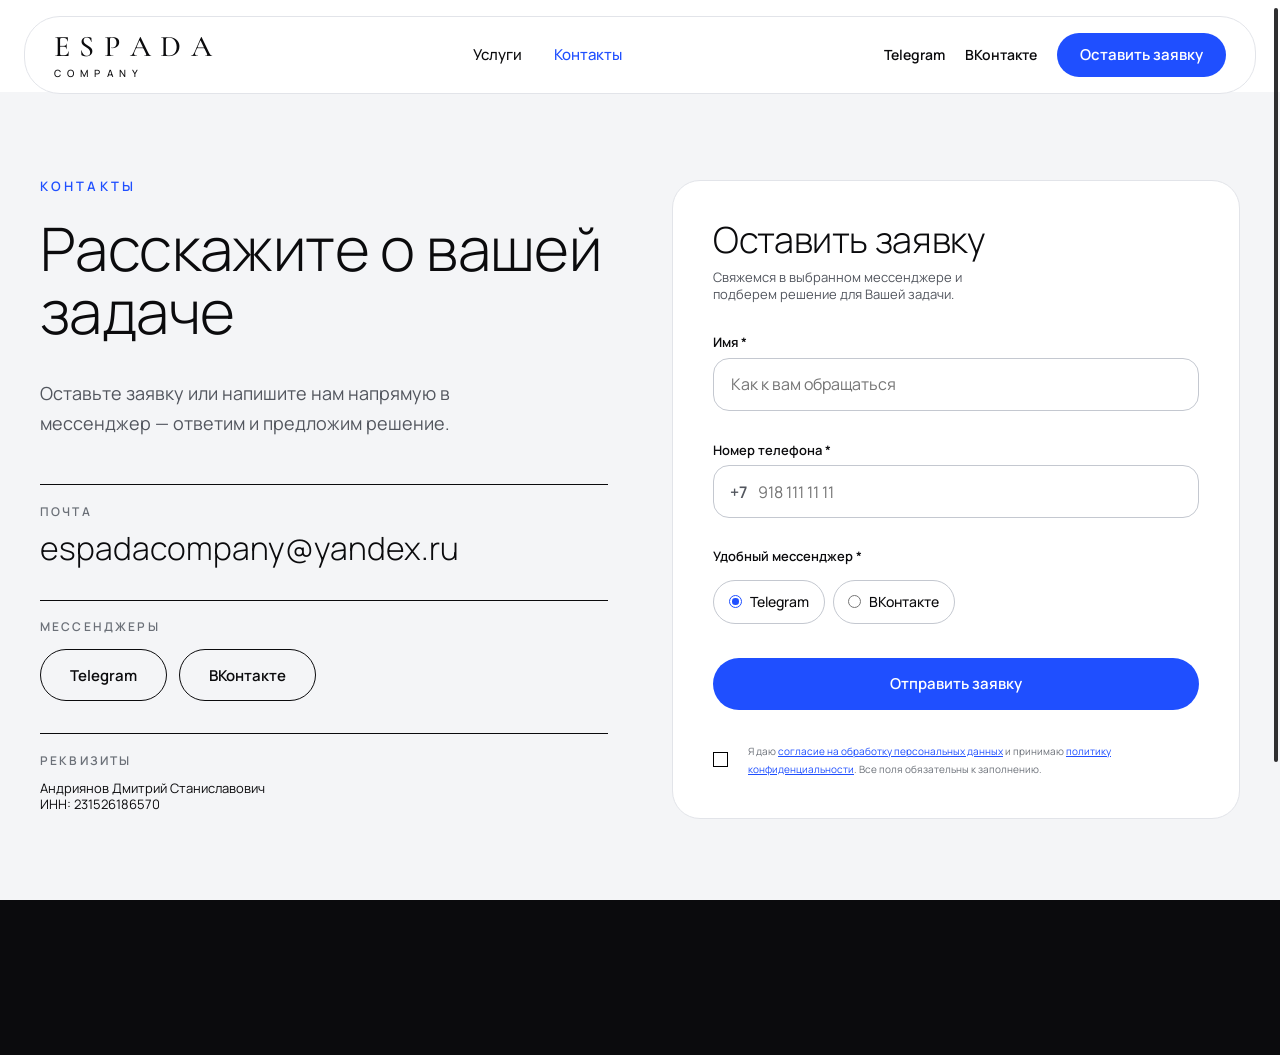
==== commit 7ba6ea50: "изменения мах на тг" ====
--- a/contacts.html
+++ b/contacts.html
@@ -6,7 +6,7 @@
     <title>Контакты — Espada Company</title>
     <meta
       name="description"
-      content="Свяжитесь с Espada Company: оставьте заявку или напишите в Telegram или MAX."
+      content="Свяжитесь с Espada Company: оставьте заявку или напишите в Telegram или ВКонтакте."
     />
     <link rel="preconnect" href="https://fonts.googleapis.com" />
     <link rel="preconnect" href="https://fonts.gstatic.com" crossorigin />
@@ -32,17 +32,17 @@
       <div class="header__right">
         <a
           class="link-soft"
-          href="https://t.me/dimka_andriyanov"
+          href="https://t.me/Espada_agent"
           target="_blank"
           rel="noopener"
           >Telegram</a
         >
         <a
           class="link-soft"
-          href="https://max.ru/u/f9LHodD0cOJtLx2SnJakfzKmTNk9VGzfbOaN5gM4EnJE3EyiLvXxuhhUGK0"
+          href=" https://vk.ru/espada_comp"
           target="_blank"
           rel="noopener"
-          >MAX</a
+          >ВКонтакте</a
         >
         <a class="btn btn--blue" href="index.html#request">Оставить заявку</a>
       </div>
@@ -58,14 +58,11 @@
       <div class="mobile-menu" id="mobile-menu" hidden>
         <a href="services.html">Услуги</a>
         <a href="contacts.html">Контакты</a>
-        <a href="https://t.me/dimka_andriyanov" target="_blank" rel="noopener"
+        <a href="https://t.me/Espada_agent" target="_blank" rel="noopener"
           >Telegram</a
         >
-        <a
-          href="https://max.ru/u/f9LHodD0cOJtLx2SnJakfzKmTNk9VGzfbOaN5gM4EnJE3EyiLvXxuhhUGK0"
-          target="_blank"
-          rel="noopener"
-          >MAX</a
+        <a href=" https://vk.ru/espada_comp" target="_blank" rel="noopener"
+          >ВКонтакте</a
         >
         <a href="index.html#request">Оставить заявку</a>
       </div>
@@ -94,17 +91,17 @@
               <dd class="reqs__btns">
                 <a
                   class="btn btn--outline"
-                  href="https://t.me/dimka_andriyanov"
+                  href="https://t.me/Espada_agent"
                   target="_blank"
                   rel="noopener"
                   >Telegram</a
                 >
                 <a
                   class="btn btn--outline"
-                  href="https://max.ru/u/f9LHodD0cOJtLx2SnJakfzKmTNk9VGzfbOaN5gM4EnJE3EyiLvXxuhhUGK0"
+                  href=" https://vk.ru/espada_comp"
                   target="_blank"
                   rel="noopener"
-                  >MAX</a
+                  >ВКонтакте</a
                 >
               </dd>
             </div>
@@ -163,8 +160,8 @@
               /><span>Telegram</span></label
             >
             <label
-              ><input type="radio" name="messenger" value="MAX" /><span
-                >MAX</span
+              ><input type="radio" name="messenger" value="ВКонтакте" /><span
+                >ВКонтакте</span
               ></label
             >
           </fieldset>
--- a/style.css
+++ b/style.css
@@ -3279,3 +3279,97 @@
 .faq > div:nth-child(even) .glow {
   transform: translateX(-30%);
 }
+
+html:has(.pg--thanks) {
+  height: 100%;
+}
+.pg--thanks {
+  display: flex;
+  flex-direction: column;
+  min-height: 100%;
+  min-height: 100vh;
+  min-height: 100dvh;
+}
+.pg--thanks .thanks {
+  flex: 1 0 auto;
+}
+@media (max-width: 767px) {
+  .thanks {
+    padding-top: 77px;
+    padding-bottom: 48px;
+  }
+  .thanks__win {
+    padding: 40px 20px 0;
+  }
+  .thanks__icon {
+    width: 96px;
+    height: 96px;
+  }
+  .thanks__tag {
+    width: auto;
+    font-size: 12px;
+    line-height: 16px;
+    letter-spacing: 2.6px;
+    margin-top: 16px;
+  }
+  .thanks h1 {
+    margin-top: 20px;
+    font-size: 32px;
+    line-height: 36px;
+    overflow-wrap: break-word;
+  }
+  .thanks__lead {
+    margin-top: 16px;
+    font-size: 15px;
+    line-height: 24px;
+  }
+  .thanks__msg,
+  .thanks__nav {
+    flex-direction: column;
+    align-items: stretch;
+    width: 100%;
+    max-width: 360px;
+    gap: 10px;
+  }
+  .thanks__msg {
+    margin-top: 28px;
+  }
+  .thanks__nav {
+    margin-top: 28px;
+    padding-top: 24px;
+    flex-direction: row;
+  }
+  .thanks__msg .btn,
+  .thanks__nav .btn,
+  .thanks__msg .btn:first-child,
+  .thanks__msg .btn:last-child,
+  .thanks__nav .btn:first-child,
+  .thanks__nav .btn:last-child {
+    width: 100%;
+    padding: 0 16px;
+    white-space: nowrap;
+  }
+  .thanks__nav .btn {
+    flex: 1 1 0;
+    min-width: 0;
+  }
+  .thanks__msg .btn span,
+  .thanks__msg .btn:last-child span,
+  .thanks__nav .btn span,
+  .thanks__nav .btn:first-child span,
+  .thanks__nav .btn:last-child span {
+    width: auto;
+  }
+}
+@media (max-width: 380px) {
+  .thanks h1 {
+    font-size: 28px;
+    line-height: 32px;
+  }
+  .thanks__nav {
+    flex-direction: column;
+  }
+  .thanks__nav .btn {
+    flex: none;
+  }
+}
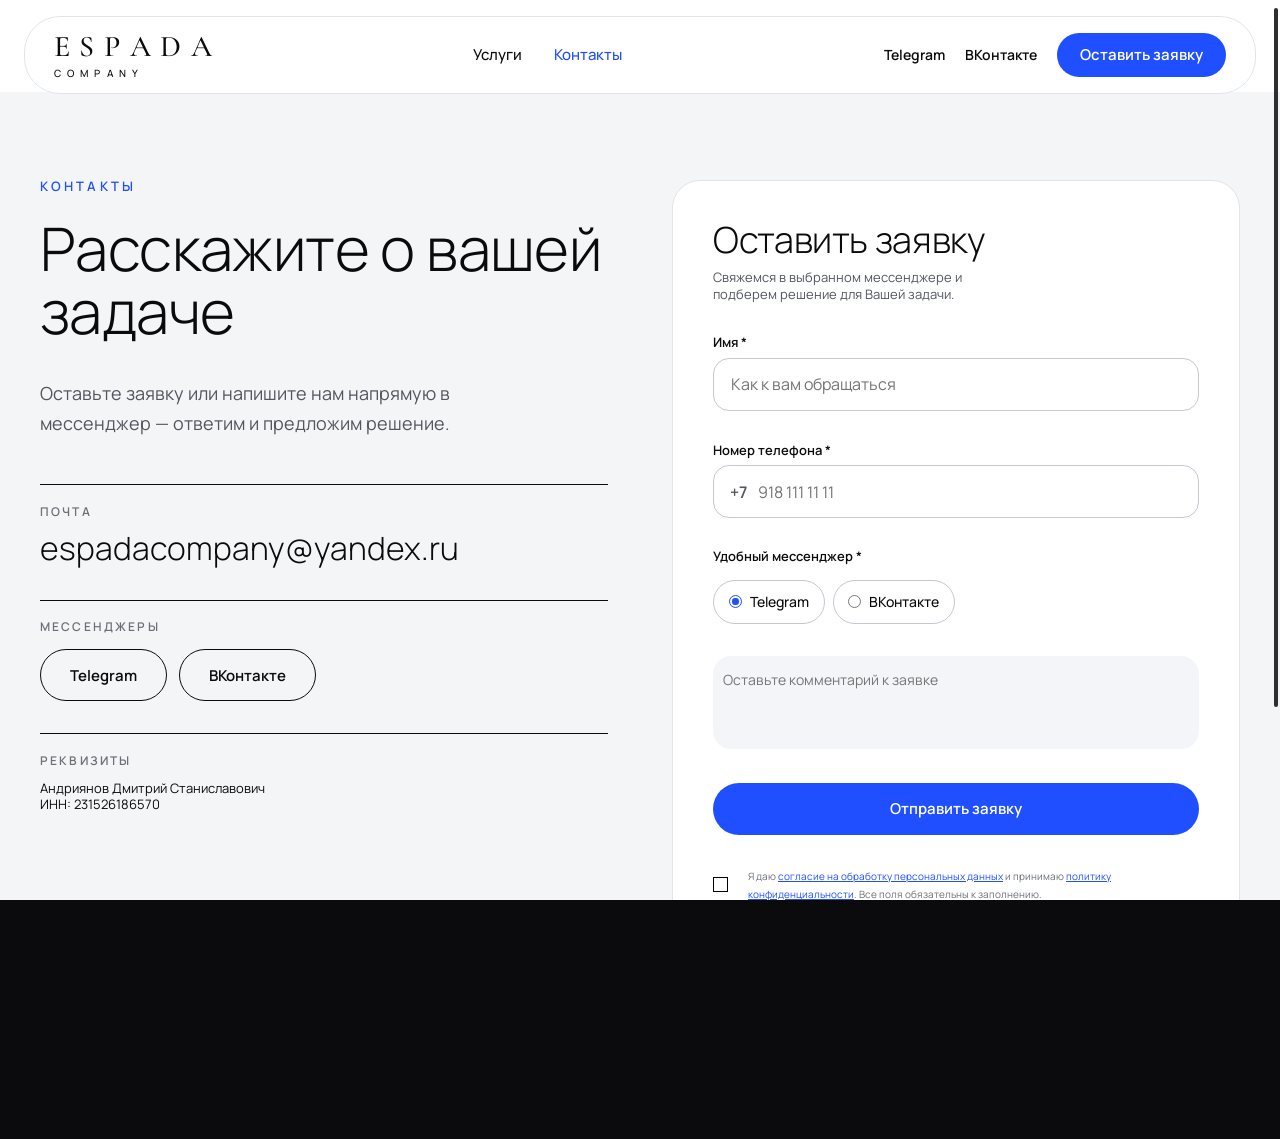
==== commit 769f95aa: "диз моб версиии" ====
--- a/contacts.html
+++ b/contacts.html
@@ -165,6 +165,15 @@
               ></label
             >
           </fieldset>
+          <textarea
+            class="comment"
+            name="comment"
+            rows="3"
+            maxlength="500"
+            placeholder="Оставьте комментарий к заявке"
+            aria-label="Комментарий к заявке"
+          ></textarea>
+
           <button class="btn btn--blue btn--block" type="submit">
             Отправить заявку
           </button>
--- a/style.css
+++ b/style.css
@@ -3373,3 +3373,141 @@
     flex: none;
   }
 }
+
+/* поле комментария к заявке (по макету) */
+.comment {
+  display: block;
+  width: 100%;
+  height: 93px;
+  padding: 10px;
+  border: 0;
+  border-radius: 18px;
+  background: rgba(233, 236, 241, 0.5);
+  font: 400 14px/27.2px var(--font);
+  color: var(--ink);
+  resize: none;
+}
+
+.comment::placeholder {
+  color: #757575;
+  opacity: 1;
+}
+
+.comment:focus {
+  outline: none;
+  box-shadow: 0 0 0 1px var(--blue);
+}
+
+@media (max-width: 767px) {
+  .comment {
+    height: 60px;
+    background: rgba(226, 228, 233, 0.5);
+    font: 300 12px/15px var(--font);
+  }
+
+  .comment::placeholder {
+    color: #6b7078;
+  }
+}
+
+/* частые вопросы: мобильная версия по макету */
+@media (max-width: 767px) {
+  .faq-sec {
+    width: 100%;
+    max-width: none;
+    padding: 48px 24px 48px;
+    overflow: clip;
+  }
+
+  .faq-sec::before {
+    content: "";
+    position: absolute;
+    inset: 0;
+    z-index: -1;
+    pointer-events: none;
+    background:
+      radial-gradient(
+        ellipse 360px 380px at -40px 17%,
+        rgba(77, 120, 255, 0.42),
+        transparent 70%
+      ),
+      radial-gradient(
+        ellipse 320px 340px at 108% 47%,
+        rgba(77, 120, 255, 0.4),
+        transparent 70%
+      ),
+      radial-gradient(
+        ellipse 340px 380px at -30px 88%,
+        rgba(77, 120, 255, 0.36),
+        transparent 70%
+      ),
+      radial-gradient(
+        ellipse 320px 300px at 108% 98%,
+        rgba(77, 120, 255, 0.28),
+        transparent 70%
+      );
+  }
+
+  .faq .glow {
+    display: none;
+  }
+
+  .faq {
+    margin-top: 24px;
+    gap: 24px;
+  }
+
+  .faq > div,
+  .faq > div:nth-child(odd) {
+    width: 100%;
+    margin: 0;
+    gap: 12px;
+    align-items: flex-start;
+    text-align: left;
+    padding: 20.8px 0 0;
+  }
+
+  .faq > div:nth-child(2) {
+    align-items: flex-end;
+    text-align: right;
+  }
+
+  .faq > div::before,
+  .faq > div::after,
+  .faq > div:nth-child(odd)::before,
+  .faq > div:nth-child(odd)::after {
+    top: 0;
+    bottom: auto;
+    left: 0;
+    right: 0;
+    width: auto;
+    height: 0.8px;
+    transform-origin: left center;
+  }
+
+  .faq > div::after,
+  .faq > div:nth-child(odd)::after {
+    height: 2px;
+    transform: scaleX(0);
+  }
+
+  .js .faq > div:not(.in)::before {
+    transform: scaleX(0);
+  }
+
+  .faq h3 {
+    font-size: 24px;
+    line-height: 39.1px;
+  }
+
+  .faq p {
+    font-size: 16px;
+    line-height: 27.2px;
+  }
+}
+
+@media (max-width: 767px) and (hover: hover) {
+  .faq > div:hover::after {
+    transform: scaleX(1);
+  }
+}
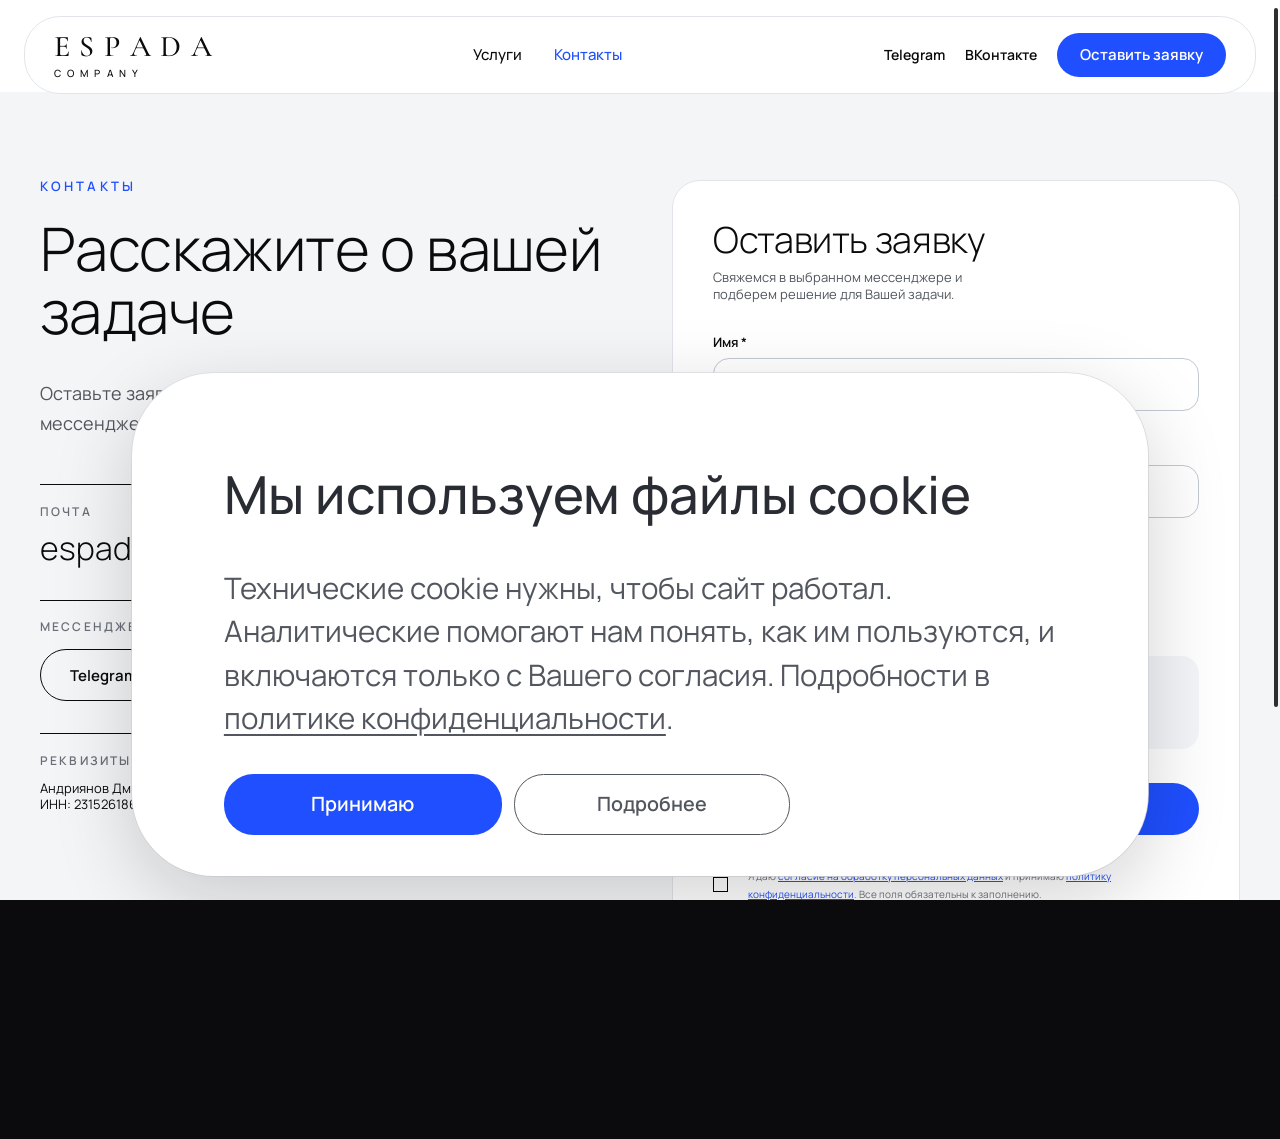
==== commit 1aafdd2e: "cookis and perform" ====
--- a/contacts.html
+++ b/contacts.html
@@ -1,202 +1,226 @@
-<!doctype html>
-<html lang="ru">
-  <head>
-    <meta charset="UTF-8" />
-    <meta name="viewport" content="width=device-width, initial-scale=1" />
-    <title>Контакты — Espada Company</title>
-    <meta
-      name="description"
-      content="Свяжитесь с Espada Company: оставьте заявку или напишите в Telegram или ВКонтакте."
-    />
-    <link rel="preconnect" href="https://fonts.googleapis.com" />
-    <link rel="preconnect" href="https://fonts.gstatic.com" crossorigin />
-    <link
-      href="https://fonts.googleapis.com/css2?family=Cormorant+Garamond:wght@500&family=Manrope:wght@300;400;500;600;700&display=swap"
-      rel="stylesheet"
-    />
-    <script src="script.js"></script>
-    <link rel="stylesheet" href="style.css" />
-  </head>
-
-  <body class="pg pg--contacts">
-    <header class="header" id="top">
-      <a class="logo" href="index.html" aria-label="Espada Company"
-        ><span>ESPADA</span><small>COMPANY</small></a
-      >
-      <nav class="nav" id="nav" aria-label="Основная навигация">
-        <a href="services.html">Услуги</a>
-        <a href="contacts.html" class="is-active" aria-current="page"
-          >Контакты</a
-        >
-      </nav>
-      <div class="header__right">
-        <a
-          class="link-soft"
-          href="https://t.me/Espada_agent"
-          target="_blank"
-          rel="noopener"
-          >Telegram</a
-        >
-        <a
-          class="link-soft"
-          href=" https://vk.ru/espada_comp"
-          target="_blank"
-          rel="noopener"
-          >ВКонтакте</a
-        >
-        <a class="btn btn--blue" href="index.html#request">Оставить заявку</a>
-      </div>
-      <button
-        class="burger"
-        id="burger"
-        aria-label="Меню"
-        aria-expanded="false"
-        aria-controls="mobile-menu"
-      >
-        <i></i><i></i>
-      </button>
-      <div class="mobile-menu" id="mobile-menu" hidden>
-        <a href="services.html">Услуги</a>
-        <a href="contacts.html">Контакты</a>
-        <a href="https://t.me/Espada_agent" target="_blank" rel="noopener"
-          >Telegram</a
-        >
-        <a href=" https://vk.ru/espada_comp" target="_blank" rel="noopener"
-          >ВКонтакте</a
-        >
-        <a href="index.html#request">Оставить заявку</a>
-      </div>
-    </header>
-
-    <main class="contacts">
-      <div class="contacts__in">
-        <div class="contacts__info">
-          <p class="eyebrow">КОНТАКТЫ</p>
-          <h1>Расскажите о вашей задаче</h1>
-          <p class="contacts__lead">
-            Оставьте заявку или напишите нам напрямую в мессенджер — ответим и
-            предложим решение.
-          </p>
-          <dl class="reqs">
-            <div>
-              <dt>ПОЧТА</dt>
-              <dd class="reqs__mail">
-                <a href="mailto:espadacompany@yandex.ru"
-                  >espadacompany@yandex.ru</a
-                >
-              </dd>
-            </div>
-            <div>
-              <dt>МЕССЕНДЖЕРЫ</dt>
-              <dd class="reqs__btns">
-                <a
-                  class="btn btn--outline"
-                  href="https://t.me/Espada_agent"
-                  target="_blank"
-                  rel="noopener"
-                  >Telegram</a
-                >
-                <a
-                  class="btn btn--outline"
-                  href=" https://vk.ru/espada_comp"
-                  target="_blank"
-                  rel="noopener"
-                  >ВКонтакте</a
-                >
-              </dd>
-            </div>
-            <div>
-              <dt>РЕКВИЗИТЫ</dt>
-              <dd class="reqs__legal">
-                <span>Андриянов Дмитрий Станиславович</span
-                ><span>ИНН: 231526186570</span>
-              </dd>
-            </div>
-          </dl>
-        </div>
-        <form
-          class="form contact-card"
-          data-form
-          data-success="thanks.html"
-          novalidate
-        >
-          <div class="contact-card__top">
-            <h2>Оставить заявку</h2>
-            <p>
-              Свяжемся в выбранном мессенджере и подберем решение для Вашей
-              задачи.
-            </p>
-          </div>
-          <label class="field"
-            ><span>Имя *</span
-            ><input
-              name="name"
-              type="text"
-              placeholder="Как к вам обращаться"
-              required
-              autocomplete="name"
-          /></label>
-          <label class="field"
-            ><span>Номер телефона *</span
-            ><span class="phone"
-              ><b>+7</b
-              ><input
-                name="phone"
-                type="tel"
-                placeholder="918 111 11 11"
-                required
-                autocomplete="tel"
-                inputmode="tel"
-                data-phone /></span
-          ></label>
-          <fieldset class="radios">
-            <legend>Удобный мессенджер *</legend>
-            <label
-              ><input
-                type="radio"
-                name="messenger"
-                value="Telegram"
-                checked
-              /><span>Telegram</span></label
-            >
-            <label
-              ><input type="radio" name="messenger" value="ВКонтакте" /><span
-                >ВКонтакте</span
-              ></label
-            >
-          </fieldset>
-          <textarea
-            class="comment"
-            name="comment"
-            rows="3"
-            maxlength="500"
-            placeholder="Оставьте комментарий к заявке"
-            aria-label="Комментарий к заявке"
-          ></textarea>
-
-          <button class="btn btn--blue btn--block" type="submit">
-            Отправить заявку
-          </button>
-          <label class="consent"
-            ><input type="checkbox" name="consent" required /><span
-              >Я даю
-              <a href="privacy.html#soglasie"
-                >согласие на обработку персональных данных</a
-              >
-              и принимаю <a href="privacy.html">политику конфиденциальности</a>.
-              Все поля обязательны к заполнению.</span
-            ></label
-          >
-          <p class="form__status" role="status" aria-live="polite"></p>
-        </form>
-      </div>
-    </main>
-
-    <footer class="footer footer--mini">
-      <div class="footer__strip">
-        <span>© Espada Company, <span id="year">2026</span></span>
-        <a href="privacy.html">Политика конфиденциальности</a>
-      </div>
-    </footer>
-  </body>
-</html>
+<!doctype html>
+<html lang="ru">
+  <head>
+    <meta charset="UTF-8" />
+    <meta name="viewport" content="width=device-width, initial-scale=1" />
+    <title>Контакты — Espada Company</title>
+    <meta
+      name="description"
+      content="Свяжитесь с Espada Company: оставьте заявку или напишите в Telegram или ВКонтакте."
+    />
+    <link rel="icon" href="favicon.ico" sizes="any" />
+    <link rel="icon" type="image/png" sizes="32x32" href="img/favicon-32.png" />
+    <link
+      rel="icon"
+      type="image/png"
+      sizes="192x192"
+      href="img/favicon-192.png"
+    />
+    <link rel="apple-touch-icon" href="img/apple-touch-icon.png" />
+    <link
+      rel="preload"
+      href="fonts/manrope-cyrillic-wght-normal.woff2"
+      as="font"
+      type="font/woff2"
+      crossorigin
+    />
+    <link
+      rel="preload"
+      href="fonts/manrope-latin-wght-normal.woff2"
+      as="font"
+      type="font/woff2"
+      crossorigin
+    />
+    <link
+      rel="preload"
+      href="fonts/cormorant-garamond-latin-500-normal.woff2"
+      as="font"
+      type="font/woff2"
+      crossorigin
+    />
+    <script src="script.js" defer></script>
+    <link rel="stylesheet" href="style.css" />
+  </head>
+
+  <body class="pg pg--contacts">
+    <header class="header" id="top">
+      <a class="logo" href="index.html" aria-label="Espada Company"
+        ><span>ESPADA</span><small>COMPANY</small></a
+      >
+      <nav class="nav" id="nav" aria-label="Основная навигация">
+        <a href="services.html">Услуги</a>
+        <a href="contacts.html" class="is-active" aria-current="page"
+          >Контакты</a
+        >
+      </nav>
+      <div class="header__right">
+        <a
+          class="link-soft"
+          href="https://t.me/Espada_agent"
+          target="_blank"
+          rel="noopener"
+          >Telegram</a
+        >
+        <a
+          class="link-soft"
+          href=" https://vk.ru/espada_comp"
+          target="_blank"
+          rel="noopener"
+          >ВКонтакте</a
+        >
+        <a class="btn btn--blue" href="index.html#request">Оставить заявку</a>
+      </div>
+      <button
+        class="burger"
+        id="burger"
+        aria-label="Меню"
+        aria-expanded="false"
+        aria-controls="mobile-menu"
+      >
+        <i></i><i></i>
+      </button>
+      <div class="mobile-menu" id="mobile-menu" hidden>
+        <a href="services.html">Услуги</a>
+        <a href="contacts.html">Контакты</a>
+        <a href="https://t.me/Espada_agent" target="_blank" rel="noopener"
+          >Telegram</a
+        >
+        <a href=" https://vk.ru/espada_comp" target="_blank" rel="noopener"
+          >ВКонтакте</a
+        >
+        <a href="index.html#request">Оставить заявку</a>
+      </div>
+    </header>
+
+    <main class="contacts">
+      <div class="contacts__in">
+        <div class="contacts__info">
+          <p class="eyebrow">КОНТАКТЫ</p>
+          <h1>Расскажите о вашей задаче</h1>
+          <p class="contacts__lead">
+            Оставьте заявку или напишите нам напрямую в мессенджер — ответим и
+            предложим решение.
+          </p>
+          <dl class="reqs">
+            <div>
+              <dt>ПОЧТА</dt>
+              <dd class="reqs__mail">
+                <a href="mailto:espadacompany@yandex.ru"
+                  >espadacompany@yandex.ru</a
+                >
+              </dd>
+            </div>
+            <div>
+              <dt>МЕССЕНДЖЕРЫ</dt>
+              <dd class="reqs__btns">
+                <a
+                  class="btn btn--outline"
+                  href="https://t.me/Espada_agent"
+                  target="_blank"
+                  rel="noopener"
+                  >Telegram</a
+                >
+                <a
+                  class="btn btn--outline"
+                  href=" https://vk.ru/espada_comp"
+                  target="_blank"
+                  rel="noopener"
+                  >ВКонтакте</a
+                >
+              </dd>
+            </div>
+            <div>
+              <dt>РЕКВИЗИТЫ</dt>
+              <dd class="reqs__legal">
+                <span>Андриянов Дмитрий Станиславович</span
+                ><span>ИНН: 231526186570</span>
+              </dd>
+            </div>
+          </dl>
+        </div>
+        <form
+          class="form contact-card"
+          data-form
+          data-success="thanks.html"
+          novalidate
+        >
+          <div class="contact-card__top">
+            <h2>Оставить заявку</h2>
+            <p>
+              Свяжемся в выбранном мессенджере и подберем решение для Вашей
+              задачи.
+            </p>
+          </div>
+          <label class="field"
+            ><span>Имя *</span
+            ><input
+              name="name"
+              type="text"
+              placeholder="Как к вам обращаться"
+              required
+              autocomplete="name"
+          /></label>
+          <label class="field"
+            ><span>Номер телефона *</span
+            ><span class="phone"
+              ><b>+7</b
+              ><input
+                name="phone"
+                type="tel"
+                placeholder="918 111 11 11"
+                required
+                autocomplete="tel"
+                inputmode="tel"
+                data-phone /></span
+          ></label>
+          <fieldset class="radios">
+            <legend>Удобный мессенджер *</legend>
+            <label
+              ><input
+                type="radio"
+                name="messenger"
+                value="Telegram"
+                checked
+              /><span>Telegram</span></label
+            >
+            <label
+              ><input type="radio" name="messenger" value="ВКонтакте" /><span
+                >ВКонтакте</span
+              ></label
+            >
+          </fieldset>
+          <textarea
+            class="comment"
+            name="comment"
+            rows="3"
+            maxlength="500"
+            placeholder="Оставьте комментарий к заявке"
+            aria-label="Комментарий к заявке"
+          ></textarea>
+
+          <button class="btn btn--blue btn--block" type="submit">
+            Отправить заявку
+          </button>
+          <label class="consent"
+            ><input type="checkbox" name="consent" required /><span
+              >Я даю
+              <a href="privacy.html#soglasie"
+                >согласие на обработку персональных данных</a
+              >
+              и принимаю <a href="privacy.html">политику конфиденциальности</a>.
+              Все поля обязательны к заполнению.</span
+            ></label
+          >
+          <p class="form__status" role="status" aria-live="polite"></p>
+        </form>
+      </div>
+    </main>
+
+    <footer class="footer footer--mini">
+      <div class="footer__strip">
+        <span>© Espada Company, <span id="year">2026</span></span>
+        <a href="privacy.html">Политика конфиденциальности</a>
+      </div>
+    </footer>
+  </body>
+</html>
--- a/style.css
+++ b/style.css
@@ -1,3513 +1,3701 @@
-:root {
-  --blue: #1f4fff;
-  --blue-d: #1840d6;
-  --blue-l: #8fa8ff;
-  --ink: #0b0b0d;
-  --ink-2: #16171b;
-  --bg: #f4f5f7;
-  --bg-2: #e9ecf1;
-  --line: #e2e4e9;
-  --field: #c4c8d0;
-  --text: #0b0b0d;
-  --text-2: #1b1c20;
-  --muted: #52565e;
-  --label: #6b7078;
-  --soft: #c9cdd6;
-  --serif: "Cormorant Garamond", Georgia, "Times New Roman", serif;
-  --font:
-    "Manrope", system-ui, -apple-system, "Segoe UI", Roboto, Arial, sans-serif;
-}
-
-* {
-  box-sizing: border-box;
-  margin: 0;
-  padding: 0;
-}
-
-html {
-  scroll-behavior: smooth;
-  scroll-padding-top: 110px;
-  scrollbar-width: none;
-}
-
-html,
-body {
-  overflow-x: clip;
-}
-
-::-webkit-scrollbar {
-  display: none;
-}
-
-body {
-  font-family: var(--font);
-  background: var(--bg);
-  color: var(--text);
-  line-height: 1.5;
-  -webkit-font-smoothing: antialiased;
-}
-
-a {
-  color: inherit;
-  text-decoration: none;
-}
-
-ul,
-ol {
-  list-style: none;
-}
-
-img,
-svg {
-  display: block;
-  max-width: 100%;
-}
-
-:focus-visible {
-  outline: 2px solid var(--blue);
-  outline-offset: 3px;
-}
-
-.container {
-  width: min(1200px, 100% - 80px);
-  margin-inline: auto;
-}
-
-.m-only {
-  display: none;
-}
-
-.sb {
-  position: fixed;
-  z-index: 60;
-  top: 8px;
-  bottom: 8px;
-  right: 2px;
-  width: 4px;
-  pointer-events: none;
-}
-
-.sb[hidden] {
-  display: none;
-}
-
-.sb i {
-  position: absolute;
-  left: 0;
-  right: 0;
-  top: 0;
-  border-radius: 999px;
-  background: var(--ink);
-  opacity: 0.85;
-  pointer-events: auto;
-  cursor: grab;
-  touch-action: none;
-  transition:
-    background 0.2s,
-    opacity 0.2s;
-}
-
-.sb i::before {
-  content: "";
-  position: absolute;
-  inset: 0 -6px;
-}
-
-.sb i:hover,
-.sb.is-drag i {
-  background: var(--blue);
-  opacity: 1;
-}
-
-.sb.is-drag i {
-  cursor: grabbing;
-}
-
-.btn {
-  display: inline-flex;
-  align-items: center;
-  justify-content: center;
-  gap: 8px;
-  height: 52px;
-  padding: 0 32px;
-  border-radius: 26px;
-  font: 600 15px/15px var(--font);
-  border: 0.8px solid transparent;
-  cursor: pointer;
-  white-space: nowrap;
-  transition:
-    background 0.2s,
-    color 0.2s,
-    border-color 0.2s,
-    transform 0.5s,
-    opacity 0.5s,
-    translate 0.4s cubic-bezier(0.22, 1, 0.36, 1);
-}
-
-.btn--blue {
-  background: var(--blue);
-  color: #fff;
-}
-
-.btn--blue:hover {
-  background: var(--blue-d);
-}
-
-.btn--ghost {
-  border-color: rgba(255, 255, 255, 0.45);
-  color: #fff;
-  background: transparent;
-}
-
-.btn--ghost:hover {
-  background: #fff;
-  border-color: #fff;
-  color: var(--ink);
-}
-
-.btn--outline {
-  border-color: var(--ink);
-  background: transparent;
-  color: var(--ink);
-}
-
-.btn--outline:hover {
-  background: var(--ink);
-  color: #fff;
-}
-
-.btn--block {
-  width: 100%;
-}
-
-.eyebrow {
-  font-size: 13px;
-  line-height: 13px;
-  font-weight: 600;
-  letter-spacing: 3.12px;
-  color: var(--blue);
-  margin-bottom: 20px;
-}
-
-#services .eyebrow {
-  color: var(--blue-l);
-}
-
-.h2 {
-  font-weight: 300;
-  font-size: 54px;
-  line-height: 57px;
-  color: var(--ink);
-  max-width: 720px;
-}
-
-.dark .h2 {
-  color: #f4f5f7;
-}
-
-h3 {
-  font-weight: 500;
-}
-
-.header {
-  position: fixed;
-  z-index: 50;
-  top: 16px;
-  left: 50%;
-  transform: translateX(-50%);
-  width: min(1392px, 100% - 48px);
-  height: 77.8px;
-  padding: 14.8px 28.8px;
-  display: flex;
-  align-items: center;
-  justify-content: space-between;
-  background: #fff;
-  border: 0.8px solid var(--line);
-  border-radius: 36px;
-}
-
-.logo {
-  display: inline-flex;
-  flex-direction: column;
-  align-items: flex-start;
-  gap: 6px;
-  line-height: 1;
-}
-
-.logo span {
-  font-family: var(--serif);
-  font-weight: 500;
-  font-size: 30px;
-  line-height: 30px;
-  letter-spacing: 0;
-  color: var(--ink);
-}
-
-.logo small {
-  font-weight: 500;
-  font-size: 10px;
-  line-height: 10px;
-  letter-spacing: 6.2px;
-  color: var(--ink);
-}
-
-.nav {
-  display: flex;
-  gap: 32px;
-  font-size: 15px;
-  line-height: 15px;
-  font-weight: 500;
-  color: var(--ink);
-}
-
-.nav a:hover,
-.nav a.is-active,
-.link-soft:hover {
-  color: var(--blue);
-}
-
-.header__right {
-  display: flex;
-  align-items: center;
-  gap: 20px;
-  font-size: 14px;
-  line-height: 14px;
-  font-weight: 600;
-  color: var(--ink);
-}
-
-.header .btn {
-  height: 44px;
-  padding: 0 22px;
-  border-radius: 22px;
-}
-
-.burger {
-  display: none;
-  width: 48px;
-  height: 48px;
-  border-radius: 50%;
-  border: 0.8px solid var(--ink);
-  background: transparent;
-  cursor: pointer;
-  position: relative;
-}
-
-.burger i {
-  position: absolute;
-  left: 13px;
-  right: 13px;
-  height: 1.5px;
-  background: var(--ink);
-  transition:
-    transform 0.25s,
-    top 0.25s;
-}
-
-.burger i:first-child {
-  top: 19px;
-}
-
-.burger i:last-child {
-  top: 27px;
-}
-
-.burger[aria-expanded="true"] i:first-child {
-  top: 23px;
-  transform: rotate(45deg);
-}
-
-.burger[aria-expanded="true"] i:last-child {
-  top: 23px;
-  transform: rotate(-45deg);
-}
-
-.mobile-menu {
-  position: absolute;
-  top: 70px;
-  left: 0;
-  right: 0;
-  background: #fff;
-  border: 0.8px solid var(--line);
-  border-radius: 24px;
-  padding: 12px 24px;
-  display: flex;
-  flex-direction: column;
-  box-shadow: 0 12px 32px rgba(0, 0, 0, 0.12);
-}
-
-.mobile-menu[hidden] {
-  display: none;
-}
-
-.mobile-menu a {
-  padding: 14px 0;
-  font-weight: 500;
-  border-bottom: 1px solid var(--bg-2);
-}
-
-.mobile-menu a:last-child {
-  border: 0;
-  color: var(--blue);
-}
-
-.hero {
-  position: relative;
-  margin: 117.6px auto 0;
-  width: calc(100% - 48px);
-  max-width: 1392px;
-  border-radius: 44px;
-  background: var(--ink);
-  color: #fff;
-  overflow: hidden;
-  min-height: 834px;
-  padding: 96px 56px 104px;
-  display: flex;
-  align-items: center;
-  gap: 64px;
-}
-
-.hero__text {
-  position: relative;
-  z-index: 2;
-  flex: 1 1 0;
-  min-width: 0;
-}
-
-.badge {
-  display: inline-flex;
-  align-items: center;
-  gap: 10px;
-  height: 35.2px;
-  padding: 0 18.8px;
-  border: 0.8px solid rgba(255, 255, 255, 0.25);
-  border-radius: 16.8px;
-  font-size: 12px;
-  line-height: 12px;
-  font-weight: 600;
-  letter-spacing: 2.4px;
-  color: #f4f5f7;
-}
-
-.badge i {
-  width: 8px;
-  height: 8px;
-  border-radius: 50%;
-  background: #4d78ff;
-}
-
-.hero h1 {
-  font-weight: 300;
-  font-size: 72px;
-  line-height: 75px;
-  letter-spacing: -1.44px;
-  color: #fff;
-  max-width: 580px;
-  margin: 26.4px 0 27.5px;
-}
-
-.hero__text > p {
-  max-width: 540px;
-  color: var(--soft);
-  font-size: 19px;
-  line-height: 30.67px;
-  margin-bottom: 39px;
-}
-
-.hero__actions {
-  position: relative;
-  display: flex;
-  gap: 16px;
-  flex-wrap: wrap;
-  width: fit-content;
-  padding: 0;
-  margin: 20px 0 28px;
-}
-
-.hero__tags {
-  display: flex;
-  gap: 32px;
-  flex-wrap: wrap;
-  font-size: 14px;
-  line-height: 14px;
-  font-weight: 500;
-  color: var(--soft);
-}
-
-.hero__art {
-  position: absolute;
-  right: 0;
-  top: 0;
-  height: 100%;
-  width: min(64%, 900px);
-  z-index: 1;
-}
-
-.dot {
-  transform-box: fill-box;
-  transform-origin: center;
-  animation:
-    float 7s ease-in-out infinite,
-    twinkle 3.5s ease-in-out infinite;
-}
-
-.d2 {
-  animation-duration: 9s, 4.2s;
-  animation-delay:
-    -2s,
-    -1s;
-}
-
-.d3 {
-  animation-duration: 8s, 3s;
-  animation-delay:
-    -4s,
-    -2s;
-}
-
-.d4 {
-  animation-duration: 10s, 5s;
-  animation-delay:
-    -6s,
-    -3s;
-}
-
-@keyframes float {
-  0%,
-  100% {
-    transform: translate(0, 0);
-  }
-
-  50% {
-    transform: translate(14px, -26px);
-  }
-}
-
-@keyframes twinkle {
-  0%,
-  100% {
-    opacity: 1;
-  }
-
-  50% {
-    opacity: 0.35;
-  }
-}
-
-.form {
-  display: flex;
-  flex-direction: column;
-  gap: 20px;
-}
-
-.field {
-  display: flex;
-  flex-direction: column;
-  gap: 8.6px;
-  font-size: 13px;
-  line-height: 16px;
-  font-weight: 600;
-  color: var(--ink);
-}
-
-.field input {
-  width: 100%;
-  min-width: 0;
-  height: 52px;
-  border: 0.8px solid var(--field);
-  border-radius: 16px;
-  padding: 0 16.8px;
-  font: 400 16px var(--font);
-  background: #fff;
-  color: var(--ink);
-  transition: border-color 0.2s;
-}
-
-.field input::placeholder {
-  color: #757575;
-}
-
-.field input:focus {
-  outline: none;
-  border-color: var(--blue);
-}
-
-.field input.invalid,
-.consent input.invalid {
-  border-color: #e5484d;
-  outline: 1px solid #e5484d;
-}
-
-.row {
-  display: grid;
-  grid-template-columns: minmax(0, 1fr) minmax(0, 1fr);
-  gap: 16px;
-}
-
-fieldset.radios {
-  border: 0;
-  display: flex;
-  gap: 8px;
-  flex-wrap: wrap;
-}
-
-.radios legend {
-  font-size: 13px;
-  line-height: 16px;
-  font-weight: 600;
-  margin-bottom: 8px;
-  float: left;
-  width: 100%;
-}
-
-.radios label {
-  display: inline-flex;
-  align-items: center;
-  gap: 8px;
-  height: 44px;
-  padding: 0 12.8px;
-  border: 0.8px solid var(--field);
-  border-radius: 22px;
-  background: #fff;
-  font-size: 14px;
-  line-height: 14px;
-  font-weight: 500;
-  cursor: pointer;
-  transition: border-color 0.2s;
-}
-
-.radios input {
-  appearance: none;
-  width: 13px;
-  height: 13px;
-  border: 1px solid #767676;
-  border-radius: 50%;
-  display: grid;
-  place-content: center;
-  margin: 0;
-  background: #fff;
-}
-
-.radios input::after {
-  content: "";
-  width: 6.5px;
-  height: 6.5px;
-  border-radius: 50%;
-  background: var(--blue);
-  transform: scale(0);
-  transition: transform 0.15s;
-}
-
-.radios input:checked {
-  border: 1.5px solid var(--blue);
-}
-
-.radios input:checked::after {
-  transform: scale(1);
-}
-
-.consent {
-  display: flex;
-  align-items: center;
-  gap: 20px;
-  font-size: 10px;
-  line-height: 18px;
-  color: var(--label);
-}
-
-.consent input {
-  flex: none;
-  width: 15px;
-  height: 15px;
-  accent-color: var(--blue);
-}
-
-.consent a,
-.form__note a {
-  color: var(--blue);
-  text-decoration: underline;
-}
-
-.form__status {
-  font-size: 13px;
-  min-height: 0;
-}
-
-.form__status:empty {
-  display: none;
-}
-
-.form__status.ok {
-  color: #14804a;
-}
-
-.form__status.err {
-  color: #e5484d;
-}
-
-.quick {
-  display: none;
-}
-
-.form__lead,
-.quick__lead {
-  font-size: 14px;
-  line-height: 21px;
-  color: var(--muted);
-}
-
-.hero__form {
-  position: relative;
-  z-index: 2;
-  flex: none;
-  width: 460px;
-  margin-right: 53px;
-  gap: 17px;
-  padding: 48.8px 25px;
-  background: #fff;
-  color: var(--ink);
-  border: 0.8px solid var(--line);
-  border-radius: 28px;
-  box-shadow: 0 0 100px 25px rgba(0, 0, 0, 0.25);
-}
-
-.hero__form h2 {
-  font-weight: 400;
-  font-size: 32px;
-  line-height: 33px;
-  text-align: center;
-}
-
-.hero__form .form__lead {
-  margin: 0;
-}
-
-.hero__form fieldset.radios {
-  min-height: 79px;
-}
-
-.hero__form .consent {
-  min-height: 73px;
-  padding-left: 11.2px;
-}
-
-.section {
-  padding: 96px 0;
-}
-
-@media (min-width: 768px) {
-  .quick + .section {
-    margin-top: 61.6px;
-    padding-bottom: 101.5px;
-  }
-
-  .steps-wrap + .section {
-    margin-top: 10px;
-  }
-}
-
-.adv {
-  display: grid;
-  grid-template-columns: repeat(4, 1fr);
-  gap: 32px;
-  margin-top: 55px;
-}
-
-.adv li {
-  border-top: 0.8px solid var(--ink);
-  padding-top: 24.8px;
-}
-
-.adv b {
-  display: block;
-  font-weight: 400;
-  font-size: 40px;
-  line-height: 40px;
-  color: var(--blue);
-  margin-bottom: 20px;
-}
-
-.adv h3 {
-  font-weight: 700;
-  font-size: 19px;
-  line-height: 25px;
-  color: var(--ink);
-  margin-bottom: 11.5px;
-}
-
-.adv p {
-  font-size: 15px;
-  line-height: 24px;
-  color: var(--muted);
-}
-
-.dark {
-  background: var(--ink);
-  color: #fff;
-  border-radius: 44px;
-  margin: 10px auto 0;
-  width: calc(100% - 48px);
-  max-width: 1392px;
-  padding: 96px 0;
-}
-
-.cards {
-  display: grid;
-  grid-template-columns: repeat(3, 1fr);
-  gap: 24px;
-  margin-top: 55px;
-}
-
-.card {
-  display: flex;
-  flex-direction: column;
-  gap: 20px;
-  min-height: 454.3px;
-  padding: 40.8px 36.8px;
-  background: var(--ink-2);
-  border: 0.8px solid #2a2c33;
-  border-radius: 28px;
-}
-
-.card b {
-  font-weight: 400;
-  font-size: 20px;
-  line-height: 27px;
-  color: var(--blue-l);
-  margin-bottom: 1px;
-}
-
-.card h3 {
-  font-weight: 400;
-  font-size: 36px;
-  line-height: 40.3px;
-  color: #f4f5f7;
-  margin-bottom: -1px;
-}
-
-.card p {
-  flex: 1;
-  font-size: 15px;
-  line-height: 26px;
-  color: var(--soft);
-}
-
-.card a {
-  padding-top: 11.7px;
-  font-size: 15px;
-  line-height: 15px;
-  font-weight: 600;
-  color: #f4f5f7;
-}
-
-.card a:hover {
-  color: var(--blue-l);
-}
-
-.steps-wrap {
-  background: var(--bg-2);
-  border-top: 0.8px solid var(--line);
-  margin-top: 10px;
-  padding: 96.8px 0 95.2px;
-}
-
-.steps {
-  display: grid;
-  grid-template-columns: repeat(5, 1fr);
-  gap: 28px;
-  margin-top: 55px;
-}
-
-.steps i {
-  display: grid;
-  place-items: center;
-  width: 57.6px;
-  height: 57.6px;
-  border: 0.8px solid var(--ink);
-  border-radius: 50%;
-  font-style: normal;
-  font-weight: 400;
-  font-size: 22px;
-  line-height: 1;
-  color: var(--ink);
-  margin-bottom: 20px;
-}
-
-.steps h3 {
-  font-weight: 700;
-  font-size: 17px;
-  line-height: 23.25px;
-  color: var(--ink);
-  margin-bottom: 8.85px;
-}
-
-.steps p {
-  font-size: 14px;
-  line-height: 22.5px;
-  color: var(--muted);
-}
-
-.faq {
-  display: grid;
-  grid-template-columns: 1fr 1fr;
-  gap: 24px;
-  margin-top: 20px;
-}
-
-.faq > div {
-  min-height: 138.3px;
-  display: flex;
-  flex-direction: column;
-  gap: 16px;
-  border-top: 0.8px solid var(--ink);
-  padding-top: 28.8px;
-}
-
-.faq h3 {
-  font-weight: 400;
-  font-size: 34px;
-  line-height: 40.35px;
-  color: var(--ink);
-}
-
-.faq p {
-  font-size: 16px;
-  line-height: 27.7px;
-  color: var(--muted);
-}
-
-.niches-band {
-  background: #fff;
-  border-top: 0.8px solid var(--line);
-  padding: 97.6px 0 119.2px;
-}
-
-.niches__head {
-  display: flex;
-  justify-content: space-between;
-  align-items: center;
-  gap: 24px;
-  margin-bottom: 0;
-}
-
-.niches__head .h2 {
-  max-width: 585px;
-}
-
-.niche-grid {
-  display: grid;
-  grid-template-columns: repeat(3, 1fr);
-  gap: 24px;
-}
-
-.niche {
-  background: #fff;
-  border: 0.8px solid var(--line);
-  border-radius: 28px;
-  overflow: hidden;
-}
-
-.niche__img {
-  height: 200px;
-  padding: 20px 24px;
-  display: flex;
-  flex-direction: column;
-  justify-content: space-between;
-}
-
-.niche__img b {
-  align-self: flex-end;
-  font-weight: 300;
-  font-size: 20px;
-  line-height: 27px;
-}
-
-.niche__img small {
-  font-size: 12px;
-  line-height: 16px;
-  font-weight: 600;
-  letter-spacing: 1.68px;
-}
-
-.n1 {
-  background: #e4e7ec;
-}
-
-.n2 {
-  background: var(--ink);
-  color: #f4f5f7;
-}
-
-.n3 {
-  background: #d9dce3;
-}
-
-.niche__body {
-  padding: 28px;
-  display: flex;
-  flex-direction: column;
-  gap: 12px;
-}
-
-.niche h3 {
-  font-weight: 400;
-  font-size: 34px;
-  line-height: 40.75px;
-  color: var(--ink);
-}
-
-.niche p {
-  font-size: 14px;
-  line-height: 22.5px;
-  color: var(--muted);
-}
-
-.niche-cta {
-  margin-top: 24px;
-  min-height: 129.6px;
-  background: var(--bg-2);
-  border-radius: 28px;
-  padding: 32px 36px;
-  display: flex;
-  justify-content: space-between;
-  align-items: center;
-  gap: 24px;
-}
-
-.niche-cta h3 {
-  font-weight: 400;
-  font-size: 28px;
-  line-height: 34.4px;
-  color: var(--ink);
-  margin-bottom: 8px;
-}
-
-.niche-cta p {
-  font-size: 15px;
-  line-height: 24px;
-  color: var(--muted);
-}
-
-.request {
-  padding: 99.4px 0 81.8px;
-}
-
-.request__in {
-  display: grid;
-  grid-template-columns: minmax(0, 526fr) minmax(0, 626fr);
-  gap: 48px;
-  align-items: start;
-}
-
-.request__in > div:first-child {
-  margin-top: 32.2px;
-}
-
-.request .h2 {
-  max-width: 360px;
-}
-
-.request .muted {
-  margin-top: 20px;
-  max-width: 512px;
-  font-size: 16px;
-  line-height: 27px;
-  color: var(--soft);
-}
-
-.form--card {
-  background: #fff;
-  color: var(--ink);
-  border-radius: 32px;
-  padding: 36px;
-}
-
-.form--card .consent {
-  font-size: 10px;
-  min-height: 47.6px;
-}
-
-.footer {
-  background: #fff;
-  border-top: 0.8px solid var(--line);
-  margin-top: 10px;
-  padding: 66px 0 13.6px;
-}
-
-.footer__in {
-  display: grid;
-  grid-template-columns:
-    minmax(0, 378fr) minmax(0, 224fr) minmax(0, 284fr)
-    minmax(0, 314fr);
-  gap: 0;
-  min-height: 116.4px;
-}
-
-.footer__in > div > :last-child {
-  margin-bottom: 0;
-}
-
-.footer--svc {
-  padding-bottom: 37.4px;
-}
-
-.footer__brand p {
-  margin-top: 24px;
-  max-width: 280px;
-  font-size: 14px;
-  line-height: 22.4px;
-  color: var(--muted);
-}
-
-.footer h4 {
-  font-size: 12px;
-  line-height: 12px;
-  font-weight: 600;
-  letter-spacing: 2.16px;
-  color: var(--label);
-  margin-bottom: 14px;
-}
-
-.footer__in a {
-  display: block;
-  margin-bottom: 14px;
-  padding-bottom: 0.3px;
-  font-size: 15px;
-  line-height: 15px;
-  font-weight: 500;
-  color: var(--ink);
-}
-
-.footer__in > div:last-child > span {
-  display: block;
-  margin-bottom: 14px;
-  font-size: 13px;
-  line-height: 20.8px;
-  color: var(--muted);
-}
-
-.footer__in div:last-child a {
-  padding-bottom: 0;
-  font-size: 13px;
-  line-height: 20.8px;
-  font-weight: 400;
-  color: var(--muted);
-  text-decoration: underline;
-}
-
-.footer__in a:hover {
-  color: var(--blue);
-}
-
-.footer__brand a.logo {
-  margin: 0;
-  display: inline-flex;
-}
-
-.footer__copy {
-  margin-top: 12px;
-  font-size: 12px;
-  line-height: 16.4px;
-  color: var(--label);
-}
-
-.page-hero {
-  padding: 211.6px 0 129.9px;
-}
-
-.page-hero .eyebrow {
-  margin-bottom: 24px;
-}
-
-.page-hero h1 {
-  font-weight: 300;
-  font-size: 72px;
-  line-height: 73.86px;
-  color: var(--ink);
-  max-width: 860px;
-  margin-bottom: 24px;
-}
-
-.page-hero p:not(.eyebrow) {
-  max-width: 640px;
-  font-size: 18px;
-  line-height: 29.2px;
-  color: var(--muted);
-}
-
-.svc {
-  border-top: 0.8px solid var(--line);
-  padding: 72.8px 0 72px;
-}
-
-.svc--alt {
-  background: var(--bg-2);
-}
-
-.svc__in {
-  display: grid;
-  grid-template-columns: 1fr 1fr;
-  gap: 48px;
-  align-items: stretch;
-}
-
-.svc__num {
-  display: block;
-  font-size: 28px;
-  line-height: 38.4px;
-  font-weight: 400;
-  color: var(--blue);
-  margin-bottom: 12px;
-}
-
-.svc h2 {
-  font-weight: 300;
-  font-size: 52px;
-  line-height: 55.5px;
-  color: var(--ink);
-  margin-bottom: 23.1px;
-}
-
-.svc__text > p {
-  max-width: 576px;
-  margin-bottom: 32px;
-  font-size: 17px;
-  line-height: 29px;
-  color: var(--muted);
-}
-
-.svc__card {
-  background: #fff;
-  border: 0.8px solid var(--line);
-  border-radius: 28px;
-  padding: 36.8px;
-}
-
-.svc__card h4 {
-  margin-bottom: 18px;
-  font-size: 12px;
-  line-height: 12px;
-  font-weight: 700;
-  letter-spacing: 2.16px;
-  color: var(--label);
-}
-
-.svc__card li {
-  position: relative;
-  margin-bottom: 12px;
-  padding-left: 22px;
-  font-size: 15px;
-  line-height: 24.02px;
-  color: var(--text-2);
-}
-
-.svc__card li::before {
-  content: "";
-  position: absolute;
-  left: 0;
-  top: 8px;
-  width: 8px;
-  height: 8px;
-  background: var(--blue);
-}
-
-.svc__card hr {
-  border: 0;
-  border-top: 0.8px solid var(--line);
-  margin: 28px 0 24.8px;
-}
-
-.svc__card h4 + p {
-  margin-top: 0;
-}
-
-.svc__card hr + h4 {
-  margin-bottom: 14px;
-}
-
-.svc__card p {
-  font-size: 15px;
-  line-height: 24.2px;
-  color: var(--text-2);
-}
-
-.cta-bar {
-  margin: 0 auto 5.6px;
-  padding: 80px 0;
-}
-
-.cta-bar__in {
-  display: flex;
-  justify-content: space-between;
-  align-items: center;
-  gap: 32px;
-  width: min(1280px, 100% - 80px);
-}
-
-.cta-bar .h2 {
-  font-size: 48px;
-  line-height: 51.84px;
-  max-width: 889px;
-}
-
-html.lenis,
-html.lenis body {
-  height: auto;
-}
-
-.lenis.lenis-smooth {
-  scroll-behavior: auto !important;
-}
-
-.hero__art {
-  transform: translate3d(0, var(--py, 0px), 0) scale(1.08);
-  will-change: transform;
-}
-
-.js [data-reveal] {
-  opacity: 0;
-  transform: translate3d(0, 36px, 0);
-  transition:
-    opacity 1s cubic-bezier(0.22, 1, 0.36, 1),
-    transform 1s cubic-bezier(0.22, 1, 0.36, 1);
-  transition-delay: var(--d, 0s);
-}
-
-.js [data-reveal].in {
-  opacity: 1;
-  transform: none;
-}
-
-.js .hero__text > * {
-  opacity: 0;
-  animation: rise 1.1s cubic-bezier(0.22, 1, 0.36, 1) forwards;
-}
-
-.js .hero__text > :nth-child(2) {
-  animation-delay: 0.12s;
-}
-
-.js .hero__text > :nth-child(3) {
-  animation-delay: 0.24s;
-}
-
-.js .hero__text > :nth-child(4) {
-  animation-delay: 0.36s;
-}
-
-.js .hero__text > :nth-child(5) {
-  animation-delay: 0.46s;
-}
-
-.js .hero__form {
-  animation: rise 1.1s 0.35s cubic-bezier(0.22, 1, 0.36, 1) both;
-}
-
-.js .hero__art {
-  animation: artIn 1.8s cubic-bezier(0.22, 1, 0.36, 1) both;
-}
-
-@keyframes rise {
-  from {
-    opacity: 0;
-    transform: translate3d(0, 28px, 0);
-  }
-
-  to {
-    opacity: 1;
-    transform: none;
-  }
-}
-
-@keyframes artIn {
-  from {
-    opacity: 0;
-    transform: translate3d(60px, 0, 0) scale(1.14);
-  }
-
-  to {
-    opacity: 1;
-    transform: translate3d(0, var(--py, 0px), 0) scale(1.08);
-  }
-}
-
-.card,
-.niche {
-  transition:
-    transform 0.5s,
-    opacity 0.5s;
-}
-
-.card:hover,
-.niche:hover,
-.js .card.in:hover,
-.js .niche.in:hover {
-  transform: translateY(-4px);
-}
-
-@media (max-width: 1100px) {
-  .nav,
-  .link-soft {
-    display: none;
-  }
-
-  .burger {
-    display: block;
-  }
-
-  .header__right {
-    margin-left: auto;
-    margin-right: 12px;
-  }
-
-  .hero {
-    flex-direction: column;
-    align-items: flex-start;
-    justify-content: flex-start;
-    gap: 40px;
-    padding: 72px 40px 56px;
-  }
-
-  .hero__art {
-    opacity: 0.75;
-  }
-
-  .hero__form {
-    width: 100%;
-    max-width: 460px;
-    margin: 0;
-  }
-
-  .adv,
-  .steps {
-    grid-template-columns: repeat(2, 1fr);
-  }
-
-  .cards,
-  .niche-grid {
-    grid-template-columns: 1fr 1fr;
-  }
-
-  .request__in,
-  .svc__in {
-    grid-template-columns: 1fr;
-    gap: 32px;
-  }
-
-  .footer__in {
-    grid-template-columns: 1fr 1fr;
-    gap: 32px;
-  }
-
-  .h2 {
-    font-size: 44px;
-    line-height: 48px;
-  }
-
-  .page-hero h1 {
-    font-size: 56px;
-    line-height: 58px;
-  }
-}
-
-@media (max-width: 767px) {
-  .d-only {
-    display: none;
-  }
-
-  .m-only {
-    display: inline;
-  }
-
-  .container {
-    width: calc(100% - 48px);
-  }
-
-  .header {
-    left: 0;
-    top: 0;
-    transform: none;
-    width: 100%;
-    height: 81.6px;
-    padding: 16px 24px 16.8px;
-    background: var(--bg);
-    border: 0;
-    border-radius: 0;
-  }
-
-  .nav,
-  .header__right {
-    display: none;
-  }
-
-  .logo {
-    gap: 5px;
-  }
-
-  .logo span {
-    font-size: 24px;
-    line-height: 24px;
-    letter-spacing: 7.68px;
-  }
-
-  .logo small {
-    font-size: 8px;
-    line-height: 8px;
-    letter-spacing: 4.96px;
-  }
-
-  .mobile-menu {
-    top: 76px;
-    left: 12px;
-    right: 12px;
-  }
-
-  .eyebrow {
-    font-size: 11px;
-    line-height: 11px;
-    font-weight: 700;
-    letter-spacing: 2.2px;
-    margin-bottom: 14px;
-  }
-
-  .h2 {
-    font-size: 36px;
-    line-height: 38px;
-  }
-
-  .hero {
-    display: block;
-    margin: 93.6px 12px 0;
-    min-height: 0;
-    padding: 36px 24px 220px;
-    border-radius: 32px;
-  }
-
-  .hero__text {
-    padding: 0;
-  }
-
-  .badge {
-    height: 29.2px;
-    padding: 0 14.8px;
-    gap: 8px;
-    font-size: 10px;
-    line-height: 10px;
-    letter-spacing: 2px;
-    border-radius: 13.8px;
-  }
-
-  .badge i {
-    width: 7px;
-    height: 7px;
-  }
-
-  .hero h1 {
-    font-size: 40px;
-    line-height: 42px;
-    letter-spacing: -0.8px;
-    margin: 18.4px 0 17px;
-  }
-
-  .hero__text > p {
-    font-size: 15px;
-    line-height: 24px;
-    margin-bottom: 24px;
-  }
-
-  .hero__actions {
-    display: block;
-    padding: 0;
-    width: 100%;
-    margin: 0;
-  }
-
-  .hero__actions .btn {
-    width: 100%;
-  }
-
-  .hero__form,
-  .hero__tags,
-  .btn--ghost {
-    display: none;
-  }
-
-  .hero__art {
-    top: auto;
-    bottom: 0;
-    right: 0;
-    width: 100%;
-    height: 220px;
-    opacity: 1;
-  }
-
-  .quick {
-    display: block;
-    margin: 24px 24px 48px;
-    padding: 25px;
-    background: #fff;
-    border: 0.8px solid var(--line);
-    border-radius: 28px;
-  }
-
-  .quick h2 {
-    font-weight: 400;
-    font-size: 30px;
-    line-height: 33px;
-    margin-bottom: 17px;
-  }
-
-  .quick .form {
-    gap: 17px;
-  }
-
-  .quick__lead {
-    font-size: 12px;
-    margin: -4px 0 17px;
-  }
-
-  .consent {
-    font-size: 9px;
-    gap: 20px;
-  }
-
-  .section {
-    padding: 48px 0;
-  }
-
-  .adv {
-    gap: 24px;
-    margin-top: 27px;
-  }
-
-  .adv li {
-    display: grid;
-    grid-template-columns: 36px 1fr;
-    column-gap: 16px;
-    padding-top: 16.8px;
-  }
-
-  .adv b {
-    grid-row: span 2;
-    font-size: 30px;
-    line-height: 30px;
-    margin: 0;
-  }
-
-  .adv h3 {
-    font-size: 16px;
-    line-height: 21px;
-    margin-bottom: 6px;
-  }
-
-  .adv p {
-    font-size: 14px;
-    line-height: 22px;
-  }
-
-  .dark {
-    margin: 10px 12px 0;
-    padding: 48px 0;
-    border-radius: 32px;
-  }
-
-  .cards {
-    grid-template-columns: 1fr;
-    gap: 16px;
-    margin-top: 27px;
-  }
-
-  .card {
-    min-height: 0;
-    padding: 24.8px;
-    gap: 12px;
-    border-radius: 28px;
-  }
-
-  .card b {
-    display: none;
-  }
-
-  .card h3 {
-    font-size: 28px;
-    line-height: 31px;
-  }
-
-  .card p {
-    font-size: 14px;
-    line-height: 23px;
-  }
-
-  .card a {
-    font-size: 14px;
-    line-height: 14px;
-    padding-top: 3.4px;
-  }
-
-  .steps-wrap {
-    padding: 48px 0;
-  }
-
-  .steps {
-    grid-template-columns: 1fr;
-    gap: 18px;
-    margin-top: 27px;
-  }
-
-  .steps li {
-    display: flex;
-    align-items: center;
-    gap: 16px;
-  }
-
-  .steps i {
-    width: 45.6px;
-    height: 45.6px;
-    font-size: 20px;
-    margin: 0;
-    flex: none;
-  }
-
-  .steps h3 {
-    font-size: 15px;
-    line-height: 20px;
-    font-weight: 600;
-    margin: 0;
-  }
-
-  .steps p {
-    display: none;
-  }
-
-  .faq {
-    grid-template-columns: 1fr;
-    gap: 24px;
-    margin-top: 24px;
-  }
-
-  .faq > div {
-    gap: 12px;
-    padding-top: 20.8px;
-  }
-
-  .section > .eyebrow {
-    margin-bottom: 0;
-  }
-
-  .faq h3 {
-    font-size: 26px;
-    line-height: 30px;
-  }
-
-  .faq p {
-    font-size: 14px;
-    line-height: 23px;
-  }
-
-  .niches-band,
-  .request {
-    display: none;
-  }
-
-  .footer {
-    margin-top: 0;
-    padding: 40.8px 0 40px;
-  }
-
-  .footer__in {
-    grid-template-columns: 1fr;
-    gap: 24px;
-  }
-
-  .footer h4,
-  .footer__brand p,
-  .footer__in > div:nth-child(2) {
-    display: none;
-  }
-
-  .footer__brand .logo span {
-    font-size: 26px;
-    line-height: 26px;
-    letter-spacing: 0;
-  }
-
-  .logo .lt {
-    margin-right: 7.68px;
-  }
-
-  .footer__brand .logo .lt {
-    margin-right: 8.32px;
-  }
-
-  .footer__brand .logo small {
-    font-size: 9px;
-    line-height: 9px;
-    letter-spacing: 5.58px;
-  }
-
-  .footer__in a {
-    margin-bottom: 12px;
-    line-height: 20px;
-  }
-
-  .footer__in span,
-  .footer__in div:last-child a {
-    font-size: 12px;
-    line-height: 20px;
-    color: var(--label);
-    text-decoration: none;
-    margin-bottom: 0;
-  }
-
-  .footer__copy {
-    margin-top: 0;
-    font-size: 12px;
-    line-height: 20px;
-  }
-
-  .page-hero {
-    padding: 116px 0 40px;
-  }
-
-  .page-hero h1 {
-    font-size: 40px;
-    line-height: 42px;
-  }
-
-  .page-hero p:not(.eyebrow) {
-    font-size: 16px;
-    line-height: 26px;
-  }
-
-  .svc {
-    padding: 48px 0;
-  }
-
-  .svc h2 {
-    font-size: 36px;
-    line-height: 38px;
-  }
-
-  .svc__card {
-    padding: 24px 20px;
-    border-radius: 22px;
-  }
-
-  .cta-bar {
-    margin: 0 12px;
-    padding: 48px 0;
-    border-radius: 32px;
-  }
-
-  .cta-bar__in {
-    flex-direction: column;
-    align-items: flex-start;
-  }
-
-  .cta-bar .h2 {
-    font-size: 32px;
-    line-height: 36px;
-  }
-}
-
-@media (prefers-reduced-motion: reduce) {
-  html {
-    scroll-behavior: auto;
-  }
-
-  * {
-    transition: none !important;
-    animation: none !important;
-  }
-
-  .hero__art {
-    transform: none;
-  }
-}
-
-.pg {
-  background: #fff;
-}
-
-.pg--thanks {
-  background: var(--bg);
-}
-
-.footer--mini {
-  margin-top: 0;
-  padding: 0.8px 0 0;
-  border-top: 0.8px solid var(--line);
-  background: #fff;
-}
-
-.footer__strip {
-  width: min(1280px, 100%);
-  margin-inline: auto;
-  padding: 40px;
-  display: flex;
-  justify-content: space-between;
-  align-items: flex-start;
-  gap: 24px;
-  font-size: 13px;
-  line-height: 14.4px;
-  color: var(--label);
-}
-
-.footer__strip span,
-.footer__strip a {
-  display: block;
-  padding-bottom: 3.2px;
-  font-size: 13px;
-  line-height: 14.4px;
-  font-weight: 400;
-  color: var(--label);
-}
-
-.footer__strip span span {
-  display: inline;
-  padding: 0;
-}
-
-.footer__strip a {
-  text-decoration: underline;
-  text-underline-position: from-font;
-}
-
-.footer__strip a:hover {
-  color: var(--blue);
-}
-
-.contacts {
-  margin-top: 92px;
-  background: var(--bg);
-}
-
-.contacts__in {
-  width: min(1280px, 100%);
-  margin-inline: auto;
-  padding: 88px 40px 96px;
-  min-height: 863.5px;
-  display: grid;
-  grid-template-columns: minmax(0, 1fr) minmax(0, 1fr);
-  gap: 64px;
-  align-items: start;
-}
-
-.contacts__info .eyebrow {
-  margin-bottom: 24px;
-}
-
-.contacts__info h1 {
-  font-weight: 300;
-  font-size: 60px;
-  line-height: 63px;
-  letter-spacing: -0.6px;
-  color: var(--ink);
-  margin-bottom: 36px;
-}
-
-.contacts__lead {
-  max-width: 520px;
-  font-size: 18px;
-  line-height: 29.7px;
-  color: var(--muted);
-}
-
-.reqs {
-  margin-top: 45.8px;
-  display: flex;
-  flex-direction: column;
-  gap: 32px;
-}
-
-.reqs > div {
-  border-top: 0.8px solid var(--ink);
-  padding-top: 20.8px;
-}
-
-.reqs dt {
-  font-size: 12px;
-  line-height: 12px;
-  font-weight: 600;
-  letter-spacing: 2.16px;
-  color: var(--label);
-  margin-bottom: 12px;
-}
-
-.reqs__phone,
-.reqs__mail {
-  font-weight: 300;
-  font-size: 32px;
-  line-height: 37.6px;
-  color: var(--ink);
-}
-
-.reqs > div:nth-child(2) dt {
-  margin-bottom: 16px;
-}
-
-.reqs__btns {
-  display: flex;
-  gap: 12px;
-}
-
-.reqs__btns .btn {
-  padding: 0 28.9px;
-}
-
-.reqs > div:nth-child(3) dt {
-  margin-bottom: 14px;
-}
-
-.reqs__legal span {
-  display: block;
-  font-size: 13px;
-  line-height: 15.6px;
-  color: var(--ink);
-}
-
-.contact-card {
-  background: #fff;
-  border: 0.8px solid var(--line);
-  border-radius: 28px;
-  padding: 40px;
-  gap: 32px;
-}
-
-.contact-card__top {
-  display: flex;
-  flex-direction: column;
-  gap: 10px;
-}
-
-.contact-card h2 {
-  font-weight: 300;
-  font-size: 36px;
-  line-height: 37.5px;
-  letter-spacing: -0.36px;
-  color: var(--ink);
-}
-
-.contact-card__top p {
-  max-width: 262px;
-  font-size: 13px;
-  line-height: 17.3px;
-  color: var(--muted);
-}
-
-.contact-card {
-  min-height: 604px;
-  align-self: start;
-}
-
-.contact-card .field {
-  line-height: 14.2px;
-}
-
-.contact-card .field input {
-  height: 52.8px;
-}
-
-.contact-card .radios {
-  margin-top: 0;
-}
-
-.contact-card .radios legend {
-  margin-bottom: 8px;
-  line-height: 13.4px;
-}
-
-.contact-card .radios label {
-  padding: 0 14.8px;
-}
-
-.contact-card .btn--block {
-  margin-top: 2px;
-}
-
-.contact-card .consent {
-  padding-left: 0;
-}
-
-.thanks {
-  min-height: 1020px;
-  padding-top: 93px;
-}
-
-.thanks__win {
-  width: min(760px, 100%);
-  margin-inline: auto;
-  padding: 96px 40px 0;
-  min-height: 926.8px;
-  display: flex;
-  flex-direction: column;
-  align-items: center;
-  text-align: center;
-}
-
-.thanks__icon {
-  width: 120px;
-  height: 120px;
-}
-
-.thanks__tag {
-  margin-top: 17.6px;
-  width: 123px;
-  font-size: 13px;
-  line-height: 13px;
-  font-weight: 600;
-  letter-spacing: 3.12px;
-  color: var(--blue);
-}
-
-.thanks h1 {
-  margin-top: 29.4px;
-  max-width: 623px;
-  font-weight: 300;
-  font-size: 64px;
-  line-height: 67.2px;
-  color: var(--ink);
-}
-
-.thanks__lead {
-  margin-top: 23.6px;
-  max-width: 560px;
-  font-size: 18px;
-  line-height: 29.7px;
-  color: var(--muted);
-}
-
-.thanks__msg,
-.thanks__nav {
-  display: flex;
-  justify-content: center;
-  gap: 12px;
-}
-
-.thanks__msg {
-  margin-top: 40px;
-}
-
-.thanks__nav {
-  width: 100%;
-  max-width: 680px;
-  margin-top: 56px;
-  padding-top: 32.8px;
-  border-top: 0.8px solid var(--line);
-}
-
-.thanks__msg .btn,
-.thanks__nav .btn {
-  white-space: normal;
-  padding: 0 40px;
-}
-
-.thanks__msg .btn span,
-.thanks__nav .btn span {
-  display: block;
-  text-align: center;
-}
-
-.thanks__msg .btn:first-child {
-  width: 190px;
-}
-
-.thanks__msg .btn:last-child {
-  width: 180.7px;
-}
-
-.thanks__msg .btn span {
-  width: 95px;
-}
-
-.thanks__msg .btn:last-child span {
-  width: 86px;
-}
-
-.thanks__nav .btn:first-child {
-  width: 142.4px;
-}
-
-.thanks__nav .btn:last-child {
-  width: 149.9px;
-}
-
-.thanks__nav .btn:first-child span {
-  width: 65px;
-}
-
-.thanks__nav .btn:last-child span {
-  width: 51.5px;
-}
-
-.doc {
-  margin-top: 110px;
-  background: var(--bg);
-  padding: 80px max(40px, calc((100% - 800px) / 2)) 96px;
-}
-
-.doc > *,
-.doc__consent > * {
-  max-width: 800px;
-}
-
-.doc__tag {
-  font-size: 12px;
-  line-height: 12px;
-  font-weight: 700;
-  letter-spacing: 2.16px;
-  color: var(--blue);
-  margin-bottom: 20px;
-}
-
-.doc h1 {
-  font-weight: 300;
-  font-size: 56px;
-  line-height: 58.8px;
-  letter-spacing: -0.56px;
-  color: var(--ink);
-  padding-bottom: 0.6px;
-}
-
-.doc__lead {
-  margin-top: 13.4px;
-  font-size: 16px;
-  line-height: 28px;
-  color: var(--muted);
-}
-
-.doc h2 {
-  margin: 39.6px 0 13.6px;
-  font-weight: 400;
-  font-size: 26px;
-  line-height: 31.2px;
-  color: var(--ink);
-}
-
-.doc p:not(.doc__tag):not(.doc__lead),
-.doc li {
-  font-size: 16px;
-  line-height: 28px;
-  color: #2b2d33;
-}
-
-.doc p:not(.doc__tag):not(.doc__lead) + p,
-.doc ul + p {
-  margin-top: 12.8px;
-}
-
-.doc ul {
-  padding-left: 22px;
-  margin: 13.6px 0 0;
-}
-
-.doc p + ul {
-  margin-top: 13.6px;
-}
-
-.doc p.doc__gap {
-  padding-bottom: 28.4px;
-}
-
-.doc__consent {
-  margin-top: 71.6px;
-  padding-top: 56px;
-  border-top: 0.8px solid var(--ink);
-}
-
-.doc__consent .doc__tag {
-  margin-bottom: 20px;
-}
-
-.doc .doc__h2 {
-  margin: 0 0 13.5px;
-  font-weight: 300;
-  font-size: 44px;
-  line-height: 47.52px;
-  letter-spacing: -0.44px;
-}
-
-.doc__consent p:not(.doc__tag) + p {
-  margin-top: 13.6px;
-}
-
-@media (max-width: 1100px) {
-  .contacts__in {
-    grid-template-columns: 1fr;
-    gap: 48px;
-  }
-
-  .thanks h1 {
-    font-size: 52px;
-    line-height: 55px;
-  }
-}
-
-@media (max-width: 767px) {
-  .contacts {
-    margin-top: 92px;
-  }
-
-  .contacts__in {
-    padding: 48px 20px 64px;
-    min-height: 0;
-  }
-
-  .contacts__info h1 {
-    font-size: 40px;
-    line-height: 42px;
-  }
-
-  .contacts__lead {
-    font-size: 16px;
-    line-height: 26px;
-  }
-
-  .reqs__phone,
-  .reqs__mail {
-    font-size: 26px;
-    line-height: 32px;
-  }
-
-  .contact-card {
-    padding: 28px 20px;
-    gap: 24px;
-  }
-
-  .contact-card h2 {
-    font-size: 30px;
-    line-height: 32px;
-  }
-
-  .contact-card .consent {
-    padding-left: 0;
-  }
-
-  .thanks__win {
-    padding: 48px 20px 0;
-    min-height: 0;
-  }
-
-  .thanks h1 {
-    font-size: 36px;
-    line-height: 40px;
-  }
-
-  .thanks__lead {
-    font-size: 16px;
-    line-height: 26px;
-  }
-
-  .thanks__msg,
-  .thanks__nav {
-    flex-wrap: wrap;
-  }
-
-  .doc {
-    padding: 48px 20px 64px;
-  }
-
-  .doc h1 {
-    font-size: 36px;
-    line-height: 40px;
-  }
-
-  .doc h2 {
-    font-size: 22px;
-    line-height: 27px;
-  }
-
-  .doc .doc__h2 {
-    font-size: 30px;
-    line-height: 34px;
-  }
-
-  .footer__strip {
-    padding: 28px 20px;
-    flex-wrap: wrap;
-  }
-}
-
-.w {
-  display: inline-block;
-  overflow: hidden;
-  vertical-align: top;
-  padding: 0 0.03em 0.16em;
-  margin: 0 -0.03em -0.16em;
-}
-
-.wi {
-  display: inline-block;
-}
-
-.js .split .wi {
-  transform: translateY(115%);
-  transition: transform 1.05s cubic-bezier(0.22, 1, 0.36, 1);
-  transition-delay: calc(var(--i, 0) * 55ms + var(--d, 0s));
-}
-
-.js .split.in .wi {
-  transform: none;
-}
-
-.split::selection,
-.split *::selection {
-  background: transparent;
-}
-
-.split .wi::selection {
-  background: var(--blue-l);
-  color: var(--ink);
-}
-
-.js .hero__text > h1 {
-  opacity: 1;
-  animation: none;
-}
-
-.js .hero__text {
-  translate: 0 var(--ty, 0px);
-}
-
-.js .hero__form {
-  translate: 0 var(--ty2, 0px);
-}
-
-.js .dark {
-  transform: scale(var(--sp, 1));
-  transform-origin: 50% 0;
-  will-change: transform;
-}
-
-.card {
-  position: relative;
-  overflow: hidden;
-}
-
-.card > * {
-  position: relative;
-}
-
-.card::before {
-  content: "";
-  position: absolute;
-  inset: 0;
-  background: radial-gradient(
-    420px circle at var(--mx, 50%) var(--my, 50%),
-    rgba(143, 168, 255, 0.17),
-    transparent 62%
-  );
-  opacity: 0;
-  transition: opacity 0.4s;
-  pointer-events: none;
-}
-
-.card:hover::before {
-  opacity: 1;
-}
-
-.niche__img {
-  transition: transform 0.9s cubic-bezier(0.22, 1, 0.36, 1);
-}
-
-.niche:hover .niche__img {
-  transform: scale(1.045);
-}
-
-.nav a,
-.footer__in div:not(.footer__brand) > a:not(:last-child),
-.footer__strip a {
-  position: relative;
-}
-
-.nav a::after {
-  content: "";
-  position: absolute;
-  left: 0;
-  right: 0;
-  bottom: -5px;
-  height: 1px;
-  background: currentColor;
-  transform: scaleX(0);
-  transform-origin: right;
-  transition: transform 0.5s cubic-bezier(0.22, 1, 0.36, 1);
-}
-
-.nav a:hover::after {
-  transform: scaleX(1);
-  transform-origin: left;
-}
-
-.btn:active {
-  scale: 0.97;
-}
-
-.cur-glow {
-  position: fixed;
-  top: 0;
-  left: 0;
-  z-index: 9998;
-  pointer-events: none;
-  opacity: 0;
-  transition: opacity 0.3s;
-}
-
-.cur-glow {
-  z-index: 9997;
-  width: 300px;
-  height: 300px;
-  border-radius: 50%;
-  background: radial-gradient(
-    circle,
-    rgba(143, 168, 255, 0.3) 0%,
-    rgba(143, 168, 255, 0.12) 36%,
-    transparent 68%
-  );
-  mix-blend-mode: screen;
-  will-change: transform;
-  transition: opacity 0.5s;
-}
-
-.has-cursor.cur-dark .cur-glow {
-  opacity: 1;
-}
-
-.has-cursor .cur-glow.is-out {
-  opacity: 0 !important;
-}
-
-html.js::after {
-  content: "";
-  position: fixed;
-  inset: 0;
-  z-index: 9999;
-  background: var(--ink);
-  transform: translateY(100%);
-  pointer-events: none;
-}
-
-html.is-leaving::after {
-  transform: translateY(0);
-  transition: transform 0.65s cubic-bezier(0.76, 0, 0.24, 1);
-  pointer-events: auto;
-}
-
-html.is-entering::after {
-  transform: translateY(0);
-  animation: curtainFailsafe 0s 3s forwards;
-}
-
-html.is-exit::after {
-  transform: translateY(-100%);
-  transition: transform 0.8s cubic-bezier(0.76, 0, 0.24, 1);
-}
-
-html.is-exit.is-back::after {
-  transform: translateY(100%);
-}
-
-html.is-entering * {
-  animation-play-state: paused !important;
-}
-
-@keyframes curtainFailsafe {
-  to {
-    transform: translateY(-100%);
-    visibility: hidden;
-  }
-}
-
-::selection {
-  background: var(--blue-l);
-  color: var(--ink);
-  -webkit-text-fill-color: var(--ink);
-  text-shadow: none;
-}
-
-::-moz-selection {
-  background: var(--blue-l);
-  color: var(--ink);
-  text-shadow: none;
-}
-
-.logo span {
-  display: inline-flex;
-}
-
-.logo .lt {
-  display: inline-block;
-  letter-spacing: 0;
-  margin-right: 9.6px;
-  font-style: normal;
-  animation:
-    lt-in 1s cubic-bezier(0.22, 1, 0.36, 1) calc(var(--i) * 75ms + 0.15s)
-      backwards,
-    lt-wave 9s ease-in-out calc(2.6s + var(--i) * 150ms) infinite;
-  transition:
-    translate 0.55s cubic-bezier(0.22, 1, 0.36, 1) calc(var(--i) * 40ms),
-    scale 0.55s cubic-bezier(0.22, 1, 0.36, 1) calc(var(--i) * 40ms);
-}
-
-.logo .lt:last-child {
-  margin-right: 0;
-}
-
-.logo:hover .lt {
-  translate: 0 -4px;
-  scale: 1.08;
-}
-
-.logo small {
-  transition: opacity 0.4s;
-}
-
-.js .logo small {
-  animation: lt-small 1s cubic-bezier(0.22, 1, 0.36, 1) 0.75s backwards;
-}
-
-@keyframes lt-in {
-  from {
-    opacity: 0;
-    transform: translateY(0.45em) rotate(4deg);
-    filter: blur(6px);
-  }
-
-  to {
-    opacity: 1;
-    transform: none;
-    filter: blur(0);
-  }
-}
-
-@keyframes lt-wave {
-  0%,
-  9%,
-  100% {
-    color: var(--ink);
-    transform: none;
-  }
-
-  4.5% {
-    color: var(--blue);
-    transform: translateY(-3px);
-  }
-}
-
-@keyframes lt-small {
-  from {
-    opacity: 0;
-    transform: translateX(-10px);
-  }
-
-  to {
-    opacity: 1;
-    transform: none;
-  }
-}
-
-.js .header {
-  animation: hdr-fly 1.7s cubic-bezier(0.65, 0, 0.25, 1) 0.2s backwards;
-}
-
-.js .header > .nav a,
-.js .header__right > *,
-.js .header > .burger {
-  animation: hdr-item 1s cubic-bezier(0.22, 1, 0.36, 1) backwards;
-}
-
-.js .header > .nav a:nth-child(1) {
-  animation-delay: 1s;
-}
-
-.js .header > .nav a:nth-child(2) {
-  animation-delay: 1.1s;
-}
-
-.js .header__right > :nth-child(1) {
-  animation-delay: 1.15s;
-}
-
-.js .header__right > :nth-child(2) {
-  animation-delay: 1.25s;
-}
-
-.js .header__right > :nth-child(3) {
-  animation-delay: 1.35s;
-}
-
-.js .header > .burger {
-  animation-delay: 1.15s;
-}
-
-.js .header .logo .lt {
-  animation-delay: calc(0.9s + var(--i) * 75ms), calc(4s + var(--i) * 150ms);
-}
-
-.js .header .logo small {
-  animation-delay: 1.4s;
-}
-
-@keyframes hdr-fly {
-  0% {
-    transform: translateX(-50%) translateY(-130px) scale(0.97, 1.04);
-    border-radius: 36px;
-  }
-
-  70% {
-    transform: translateX(-50%) translateY(2px) scale(1.003, 0.995);
-  }
-
-  100% {
-    transform: translateX(-50%);
-    border-radius: 36px;
-  }
-}
-
-@keyframes hdr-item {
-  from {
-    opacity: 0;
-    transform: translateY(-14px);
-  }
-
-  to {
-    opacity: 1;
-    transform: none;
-  }
-}
-
-@media (min-width: 1101px) and (max-width: 1320px) {
-  .hero {
-    padding: 80px 40px 88px;
-    gap: 40px;
-  }
-
-  .hero h1 {
-    font-size: clamp(48px, 5.4vw, 72px);
-    line-height: 1.04;
-    max-width: none;
-  }
-
-  .hero__form {
-    width: min(420px, 40%);
-    margin-right: 0;
-  }
-}
-
-@media (max-width: 1100px) {
-  .footer__in {
-    min-height: 0;
-  }
-
-  .niche-cta {
-    flex-wrap: wrap;
-  }
-
-  .page-hero {
-    padding: 170px 0 80px;
-  }
-}
-
-@media (max-width: 767px) {
-  .hero,
-  .dark,
-  .cta-bar {
-    width: auto;
-    max-width: none;
-  }
-
-  .thanks {
-    min-height: 0;
-    padding-bottom: 64px;
-  }
-
-  .reqs__btns {
-    flex-wrap: wrap;
-  }
-}
-
-@media (max-width: 380px) {
-  .container {
-    width: calc(100% - 40px);
-  }
-
-  .hero {
-    padding-left: 20px;
-    padding-right: 20px;
-  }
-
-  .hero h1 {
-    font-size: 34px;
-    line-height: 36px;
-    letter-spacing: -0.5px;
-  }
-
-  .h2 {
-    font-size: 32px;
-    line-height: 34px;
-  }
-
-  .page-hero h1,
-  .contacts__info h1 {
-    font-size: 34px;
-    line-height: 36px;
-  }
-}
-
-.hero__art--m {
-  display: none;
-}
-
-.dot {
-  animation:
-    drift var(--t, 8s) ease-in-out var(--dl, 0s) infinite alternate,
-    twinkle var(--tw, 4s) ease-in-out var(--dl, 0s) infinite;
-}
-
-@keyframes drift {
-  from {
-    transform: translate(0, 0);
-  }
-
-  to {
-    transform: translate(var(--dx, 10px), var(--dy, -40px));
-  }
-}
-
-@media (max-width: 1100px) {
-  .hero {
-    padding-bottom: 260px;
-  }
-
-  .hero__art:not(.hero__art--m) {
-    display: none;
-  }
-
-  .hero__art--m {
-    display: block;
-    top: auto;
-    bottom: 0;
-    right: 0;
-    width: 100%;
-    height: 240px;
-    opacity: 1;
-  }
-}
-
-@media (max-width: 767px) {
-  .hero {
-    padding-bottom: 220px;
-  }
-
-  .hero__art--m {
-    height: 220px;
-  }
-}
-
-.hero__art:not(.hero__art--m) {
-  overflow: visible;
-}
-
-.niche__img {
-  position: relative;
-  overflow: hidden;
-  isolation: isolate;
-}
-
-.niche__pic {
-  position: absolute;
-  inset: 0;
-  z-index: -1;
-  width: 100%;
-  height: 100%;
-  max-width: none;
-  object-fit: cover;
-  object-position: right bottom;
-}
-
-.niche__img b,
-.niche__img small {
-  position: relative;
-  z-index: 1;
-  color: #f4f5f7;
-}
-
-.burger i:first-child {
-  top: 16px;
-}
-
-.burger i:last-child {
-  top: 30px;
-}
-
-.burger::after {
-  content: "";
-  position: absolute;
-  left: 13px;
-  right: 13px;
-  top: 23px;
-  height: 1.5px;
-  background: var(--ink);
-  transition: opacity 0.2s;
-}
-
-.burger[aria-expanded="true"]::after {
-  opacity: 0;
-}
-
-@keyframes hdr-fly-m {
-  0% {
-    transform: translateY(-110%);
-  }
-
-  70% {
-    transform: translateY(2px);
-  }
-
-  100% {
-    transform: none;
-  }
-}
-
-@media (max-width: 767px) {
-  .js .header {
-    animation-name: hdr-fly-m;
-  }
-
-  .hero__dots circle:nth-of-type(n + 7) {
-    display: none;
-  }
-
-  .hero__dots .dot {
-    animation: drift var(--t, 8s) ease-in-out var(--dl, 0s) infinite alternate;
-  }
-
-  .hero__art--m {
-    will-change: auto;
-  }
-}
-
-.hero-off .dot {
-  animation-play-state: paused;
-}
-
-.faq > div {
-  position: relative;
-  border-top: 0;
-  padding-top: 29.6px;
-}
-
-.faq > div::before,
-.faq > div::after {
-  content: "";
-  position: absolute;
-  top: 0;
-  left: 0;
-  right: 0;
-  height: 0.8px;
-  background: var(--ink);
-  transform-origin: left center;
-}
-
-.faq > div::after {
-  height: 2px;
-  background: var(--blue);
-  transform: scaleX(0);
-  transition: transform 0.7s cubic-bezier(0.22, 1, 0.36, 1);
-}
-
-.js .faq > div:not(.in)::before {
-  transform: scaleX(0);
-}
-
-.js .faq > div::before {
-  transition: transform 1.2s cubic-bezier(0.65, 0, 0.25, 1) var(--d, 0s);
-}
-
-.js .faq .split .wi {
-  transition-delay: calc(var(--i, 0) * 55ms + var(--d, 0s) + 0.3s);
-}
-
-.js .faq > div p {
-  opacity: 0;
-  transform: translate3d(0, 22px, 0);
-  transition:
-    opacity 0.9s cubic-bezier(0.22, 1, 0.36, 1) calc(var(--d, 0s) + 0.7s),
-    transform 0.9s cubic-bezier(0.22, 1, 0.36, 1) calc(var(--d, 0s) + 0.7s),
-    color 0.4s;
-}
-
-.js .faq > div.in p {
-  opacity: 1;
-  transform: none;
-}
-
-.faq h3 {
-  transition:
-    transform 0.6s cubic-bezier(0.22, 1, 0.36, 1),
-    color 0.4s;
-}
-
-@media (hover: hover) {
-  .faq > div:hover::after {
-    transform: scaleX(1);
-  }
-
-  .faq > div:hover h3 {
-    transform: translateX(12px);
-    color: var(--blue);
-  }
-
-  .faq > div:hover p {
-    color: var(--ink);
-  }
-}
-
-@media (max-width: 767px) {
-  .faq > div {
-    padding-top: 21.6px;
-  }
-}
-
-.phone {
-  position: relative;
-  display: block;
-}
-
-.phone b {
-  position: absolute;
-  left: 16.8px;
-  top: 0;
-  bottom: 0;
-  display: flex;
-  align-items: center;
-  font: 600 16px var(--font);
-  color: #52565e;
-  pointer-events: none;
-}
-
-.phone input {
-  padding-left: 44px;
-}
-
-.consent input {
-  appearance: none;
-  -webkit-appearance: none;
-  flex: none;
-  width: 15px;
-  height: 15px;
-  margin: 0;
-  border: 0.5px solid #000;
-  border-radius: 0;
-  background: #fff;
-  cursor: pointer;
-  display: grid;
-  place-content: center;
-}
-
-.consent input::after {
-  content: "";
-  width: 8px;
-  height: 4px;
-  margin-top: -1px;
-  border-left: 1.5px solid #fff;
-  border-bottom: 1.5px solid #fff;
-  transform: rotate(-45deg) scale(0);
-  transition: transform 0.15s;
-}
-
-.consent input:checked {
-  background: var(--blue);
-  border-color: var(--blue);
-}
-
-.consent input:checked::after {
-  transform: rotate(-45deg) scale(1);
-}
-
-.faq-sec {
-  position: relative;
-  isolation: isolate;
-}
-
-.faq > div {
-  position: relative;
-}
-
-.faq .glow {
-  position: absolute;
-  z-index: -1;
-  left: 50%;
-  top: 50%;
-  width: min(900px, 130vw);
-  height: 440px;
-  margin: -220px 0 0 -450px;
-  border-radius: 50%;
-  pointer-events: none;
-  background: radial-gradient(
-    closest-side,
-    rgba(143, 168, 255, 0.75),
-    rgba(143, 168, 255, 0.3) 55%,
-    transparent
-  );
-  animation: glow-drift 9s ease-in-out infinite alternate;
-}
-
-.faq > div:nth-child(even) .glow {
-  transform: translateX(-30%);
-  animation-name: glow-drift-l;
-  animation-duration: 11s;
-}
-
-@keyframes glow-drift {
-  from {
-    transform: translate(40px, -18px) scale(0.92);
-  }
-
-  to {
-    transform: translate(-50px, 22px) scale(1.1);
-  }
-}
-
-@keyframes glow-drift-l {
-  from {
-    transform: translate(-30%, 16px) scale(1.05);
-  }
-
-  to {
-    transform: translate(-22%, -20px) scale(0.9);
-  }
-}
-
-.js .faq .glow {
-  opacity: 0;
-  scale: 0.3;
-  transition:
-    opacity 1.8s cubic-bezier(0.22, 1, 0.36, 1) var(--d, 0s),
-    scale 2.2s cubic-bezier(0.22, 1, 0.36, 1) var(--d, 0s);
-}
-
-.js .faq > div.in .glow {
-  opacity: 1;
-  scale: 1;
-}
-
-@media (max-width: 767px) {
-  .faq .glow,
-  .faq > div:nth-child(even) .glow {
-    width: 130vw;
-    height: 300px;
-    margin: -150px 0 0 -65vw;
-    left: 50%;
-  }
-}
-
-.faq {
-  display: flex;
-  flex-direction: column;
-  gap: 0;
-  margin-top: 56px;
-}
-
-.faq > div {
-  width: min(100%, 640px);
-  min-height: 0;
-  align-items: flex-start;
-  text-align: left;
-  padding: 26px 0 26px 20px;
-}
-
-.faq > div:nth-child(odd) {
-  margin-left: auto;
-  align-items: flex-end;
-  text-align: right;
-  padding: 26px 20px 26px 0;
-}
-
-.faq > div::before,
-.faq > div::after {
-  top: 0;
-  bottom: 0;
-  height: auto;
-  left: 0;
-  right: auto;
-  width: 0.8px;
-  transform-origin: center top;
-}
-
-.faq > div::after {
-  width: 2px;
-  transform: scaleY(0);
-}
-
-.faq > div:nth-child(odd)::before,
-.faq > div:nth-child(odd)::after {
-  left: auto;
-  right: 0;
-}
-
-.js .faq > div:not(.in)::before {
-  transform: scaleY(0);
-}
-
-@media (hover: hover) {
-  .faq > div:hover::after {
-    transform: scaleY(1);
-  }
-
-  .faq > div:nth-child(odd):hover h3 {
-    transform: translateX(-12px);
-  }
-}
-
-@media (max-width: 767px) {
-  .faq {
-    margin-top: 24px;
-  }
-
-  .faq > div,
-  .faq > div:nth-child(odd) {
-    width: 100%;
-    margin-left: 0;
-    align-items: flex-start;
-    text-align: left;
-    padding: 20px 0 20px 16px;
-  }
-
-  .faq > div:nth-child(odd)::before,
-  .faq > div:nth-child(odd)::after {
-    left: 0;
-    right: auto;
-  }
-}
-
-@media (max-width: 767px) {
-  .adv {
-    grid-template-columns: minmax(0, 1fr);
-  }
-
-  .adv li {
-    grid-template-columns: 36px minmax(0, 1fr);
-  }
-}
-
-h1,
-h2,
-h3,
-p,
-li {
-  overflow-wrap: break-word;
-}
-
-@media (max-width: 767px) {
-  .logo .lt {
-    margin-right: 7.68px;
-  }
-  .logo .lt:last-child {
-    margin-right: 0;
-  }
-}
-
-.js .faq > div .glow {
-  opacity: 0;
-  scale: 0.04 0.5;
-  transform-origin: 85.5% 50%;
-  transition: none;
-}
-
-.js .faq > div:nth-child(even) .glow {
-  transform-origin: 14.4% 50%;
-}
-
-.js .faq > div.in .glow {
-  opacity: 1;
-  scale: 1;
-  animation:
-    glow-in 2.4s cubic-bezier(0.16, 1, 0.3, 1) calc(var(--d, 0s) + 0.15s)
-      backwards,
-    glow-drift 9s ease-in-out calc(var(--d, 0s) + 2s) infinite alternate;
-}
-
-.js .faq > div.in:nth-child(even) .glow {
-  animation:
-    glow-in 2.4s cubic-bezier(0.16, 1, 0.3, 1) calc(var(--d, 0s) + 0.15s)
-      backwards,
-    glow-drift-l 11s ease-in-out calc(var(--d, 0s) + 2s) infinite alternate;
-}
-
-@keyframes glow-in {
-  0% {
-    opacity: 0;
-    scale: 0.04 0.5;
-  }
-
-  25% {
-    opacity: 1;
-  }
-
-  62% {
-    scale: 1.1 1.06;
-  }
-
-  100% {
-    opacity: 1;
-    scale: 1;
-  }
-}
-
-@media (max-width: 767px) {
-  .js .faq > div .glow,
-  .js .faq > div:nth-child(even) .glow {
-    transform-origin: 12% 50%;
-  }
-}
-
-.faq .glow,
-.faq > div:nth-child(even) .glow,
-.js .faq > div .glow,
-.js .faq > div.in .glow,
-.js .faq > div.in:nth-child(even) .glow {
-  animation: none;
-  transition: none;
-  opacity: 1;
-  scale: 1;
-}
-
-.faq .glow {
-  transform: none;
-}
-
-.faq > div:nth-child(even) .glow {
-  transform: translateX(-30%);
-}
-
-html:has(.pg--thanks) {
-  height: 100%;
-}
-.pg--thanks {
-  display: flex;
-  flex-direction: column;
-  min-height: 100%;
-  min-height: 100vh;
-  min-height: 100dvh;
-}
-.pg--thanks .thanks {
-  flex: 1 0 auto;
-}
-@media (max-width: 767px) {
-  .thanks {
-    padding-top: 77px;
-    padding-bottom: 48px;
-  }
-  .thanks__win {
-    padding: 40px 20px 0;
-  }
-  .thanks__icon {
-    width: 96px;
-    height: 96px;
-  }
-  .thanks__tag {
-    width: auto;
-    font-size: 12px;
-    line-height: 16px;
-    letter-spacing: 2.6px;
-    margin-top: 16px;
-  }
-  .thanks h1 {
-    margin-top: 20px;
-    font-size: 32px;
-    line-height: 36px;
-    overflow-wrap: break-word;
-  }
-  .thanks__lead {
-    margin-top: 16px;
-    font-size: 15px;
-    line-height: 24px;
-  }
-  .thanks__msg,
-  .thanks__nav {
-    flex-direction: column;
-    align-items: stretch;
-    width: 100%;
-    max-width: 360px;
-    gap: 10px;
-  }
-  .thanks__msg {
-    margin-top: 28px;
-  }
-  .thanks__nav {
-    margin-top: 28px;
-    padding-top: 24px;
-    flex-direction: row;
-  }
-  .thanks__msg .btn,
-  .thanks__nav .btn,
-  .thanks__msg .btn:first-child,
-  .thanks__msg .btn:last-child,
-  .thanks__nav .btn:first-child,
-  .thanks__nav .btn:last-child {
-    width: 100%;
-    padding: 0 16px;
-    white-space: nowrap;
-  }
-  .thanks__nav .btn {
-    flex: 1 1 0;
-    min-width: 0;
-  }
-  .thanks__msg .btn span,
-  .thanks__msg .btn:last-child span,
-  .thanks__nav .btn span,
-  .thanks__nav .btn:first-child span,
-  .thanks__nav .btn:last-child span {
-    width: auto;
-  }
-}
-@media (max-width: 380px) {
-  .thanks h1 {
-    font-size: 28px;
-    line-height: 32px;
-  }
-  .thanks__nav {
-    flex-direction: column;
-  }
-  .thanks__nav .btn {
-    flex: none;
-  }
-}
-
-/* поле комментария к заявке (по макету) */
-.comment {
-  display: block;
-  width: 100%;
-  height: 93px;
-  padding: 10px;
-  border: 0;
-  border-radius: 18px;
-  background: rgba(233, 236, 241, 0.5);
-  font: 400 14px/27.2px var(--font);
-  color: var(--ink);
-  resize: none;
-}
-
-.comment::placeholder {
-  color: #757575;
-  opacity: 1;
-}
-
-.comment:focus {
-  outline: none;
-  box-shadow: 0 0 0 1px var(--blue);
-}
-
-@media (max-width: 767px) {
-  .comment {
-    height: 60px;
-    background: rgba(226, 228, 233, 0.5);
-    font: 300 12px/15px var(--font);
-  }
-
-  .comment::placeholder {
-    color: #6b7078;
-  }
-}
-
-/* частые вопросы: мобильная версия по макету */
-@media (max-width: 767px) {
-  .faq-sec {
-    width: 100%;
-    max-width: none;
-    padding: 48px 24px 48px;
-    overflow: clip;
-  }
-
-  .faq-sec::before {
-    content: "";
-    position: absolute;
-    inset: 0;
-    z-index: -1;
-    pointer-events: none;
-    background:
-      radial-gradient(
-        ellipse 360px 380px at -40px 17%,
-        rgba(77, 120, 255, 0.42),
-        transparent 70%
-      ),
-      radial-gradient(
-        ellipse 320px 340px at 108% 47%,
-        rgba(77, 120, 255, 0.4),
-        transparent 70%
-      ),
-      radial-gradient(
-        ellipse 340px 380px at -30px 88%,
-        rgba(77, 120, 255, 0.36),
-        transparent 70%
-      ),
-      radial-gradient(
-        ellipse 320px 300px at 108% 98%,
-        rgba(77, 120, 255, 0.28),
-        transparent 70%
-      );
-  }
-
-  .faq .glow {
-    display: none;
-  }
-
-  .faq {
-    margin-top: 24px;
-    gap: 24px;
-  }
-
-  .faq > div,
-  .faq > div:nth-child(odd) {
-    width: 100%;
-    margin: 0;
-    gap: 12px;
-    align-items: flex-start;
-    text-align: left;
-    padding: 20.8px 0 0;
-  }
-
-  .faq > div:nth-child(2) {
-    align-items: flex-end;
-    text-align: right;
-  }
-
-  .faq > div::before,
-  .faq > div::after,
-  .faq > div:nth-child(odd)::before,
-  .faq > div:nth-child(odd)::after {
-    top: 0;
-    bottom: auto;
-    left: 0;
-    right: 0;
-    width: auto;
-    height: 0.8px;
-    transform-origin: left center;
-  }
-
-  .faq > div::after,
-  .faq > div:nth-child(odd)::after {
-    height: 2px;
-    transform: scaleX(0);
-  }
-
-  .js .faq > div:not(.in)::before {
-    transform: scaleX(0);
-  }
-
-  .faq h3 {
-    font-size: 24px;
-    line-height: 39.1px;
-  }
-
-  .faq p {
-    font-size: 16px;
-    line-height: 27.2px;
-  }
-}
-
-@media (max-width: 767px) and (hover: hover) {
-  .faq > div:hover::after {
-    transform: scaleX(1);
-  }
-}
+/* Шрифты лежат на сайте (без Google Fonts): быстрее и не блокируют отрисовку */
+@font-face {
+  font-family: "Manrope";
+  font-style: normal;
+  font-weight: 200 800;
+  font-display: swap;
+  src: url("fonts/manrope-cyrillic-wght-normal.woff2") format("woff2");
+  unicode-range: U+0301, U+0400-045F, U+0490-0491, U+04B0-04B1, U+2116;
+}
+@font-face {
+  font-family: "Manrope";
+  font-style: normal;
+  font-weight: 200 800;
+  font-display: swap;
+  src: url("fonts/manrope-latin-wght-normal.woff2") format("woff2");
+  unicode-range: U+0000-00FF, U+0131, U+0152-0153, U+02BB-02BC, U+02C6, U+02DA, U+02DC, U+0304, U+0308, U+0329, U+2000-206F, U+20AC, U+2122, U+2191, U+2193, U+2212, U+2215, U+FEFF, U+FFFD;
+}
+@font-face {
+  font-family: "Cormorant Garamond";
+  font-style: normal;
+  font-weight: 500;
+  font-display: swap;
+  src: url("fonts/cormorant-garamond-latin-500-normal.woff2") format("woff2");
+}
+
+:root {
+  --blue: #1f4fff;
+  --blue-d: #1840d6;
+  --blue-l: #8fa8ff;
+  --ink: #0b0b0d;
+  --ink-2: #16171b;
+  --bg: #f4f5f7;
+  --bg-2: #e9ecf1;
+  --line: #e2e4e9;
+  --field: #c4c8d0;
+  --text: #0b0b0d;
+  --text-2: #1b1c20;
+  --muted: #52565e;
+  --label: #6b7078;
+  --soft: #c9cdd6;
+  --serif: "Cormorant Garamond", Georgia, "Times New Roman", serif;
+  --font:
+    "Manrope", system-ui, -apple-system, "Segoe UI", Roboto, Arial, sans-serif;
+}
+
+* {
+  box-sizing: border-box;
+  margin: 0;
+  padding: 0;
+}
+
+html {
+  scroll-behavior: smooth;
+  scroll-padding-top: 110px;
+  scrollbar-width: none;
+}
+
+html,
+body {
+  overflow-x: clip;
+}
+
+::-webkit-scrollbar {
+  display: none;
+}
+
+body {
+  font-family: var(--font);
+  background: var(--bg);
+  color: var(--text);
+  line-height: 1.5;
+  -webkit-font-smoothing: antialiased;
+}
+
+a {
+  color: inherit;
+  text-decoration: none;
+}
+
+ul,
+ol {
+  list-style: none;
+}
+
+img,
+svg {
+  display: block;
+  max-width: 100%;
+}
+
+:focus-visible {
+  outline: 2px solid var(--blue);
+  outline-offset: 3px;
+}
+
+.container {
+  width: min(1200px, 100% - 80px);
+  margin-inline: auto;
+}
+
+.m-only {
+  display: none;
+}
+
+.sb {
+  position: fixed;
+  z-index: 60;
+  top: 8px;
+  bottom: 8px;
+  right: 2px;
+  width: 4px;
+  pointer-events: none;
+}
+
+.sb[hidden] {
+  display: none;
+}
+
+.sb i {
+  position: absolute;
+  left: 0;
+  right: 0;
+  top: 0;
+  border-radius: 999px;
+  background: var(--ink);
+  opacity: 0.85;
+  pointer-events: auto;
+  cursor: grab;
+  touch-action: none;
+  transition:
+    background 0.2s,
+    opacity 0.2s;
+}
+
+.sb i::before {
+  content: "";
+  position: absolute;
+  inset: 0 -6px;
+}
+
+.sb i:hover,
+.sb.is-drag i {
+  background: var(--blue);
+  opacity: 1;
+}
+
+.sb.is-drag i {
+  cursor: grabbing;
+}
+
+.btn {
+  display: inline-flex;
+  align-items: center;
+  justify-content: center;
+  gap: 8px;
+  height: 52px;
+  padding: 0 32px;
+  border-radius: 26px;
+  font: 600 15px/15px var(--font);
+  border: 0.8px solid transparent;
+  cursor: pointer;
+  white-space: nowrap;
+  transition:
+    background 0.2s,
+    color 0.2s,
+    border-color 0.2s,
+    transform 0.5s,
+    opacity 0.5s,
+    translate 0.4s cubic-bezier(0.22, 1, 0.36, 1);
+}
+
+.btn--blue {
+  background: var(--blue);
+  color: #fff;
+}
+
+.btn--blue:hover {
+  background: var(--blue-d);
+}
+
+.btn--ghost {
+  border-color: rgba(255, 255, 255, 0.45);
+  color: #fff;
+  background: transparent;
+}
+
+.btn--ghost:hover {
+  background: #fff;
+  border-color: #fff;
+  color: var(--ink);
+}
+
+.btn--outline {
+  border-color: var(--ink);
+  background: transparent;
+  color: var(--ink);
+}
+
+.btn--outline:hover {
+  background: var(--ink);
+  color: #fff;
+}
+
+.btn--block {
+  width: 100%;
+}
+
+.eyebrow {
+  font-size: 13px;
+  line-height: 13px;
+  font-weight: 600;
+  letter-spacing: 3.12px;
+  color: var(--blue);
+  margin-bottom: 20px;
+}
+
+#services .eyebrow {
+  color: var(--blue-l);
+}
+
+.h2 {
+  font-weight: 300;
+  font-size: 54px;
+  line-height: 57px;
+  color: var(--ink);
+  max-width: 720px;
+}
+
+.dark .h2 {
+  color: #f4f5f7;
+}
+
+h3 {
+  font-weight: 500;
+}
+
+.header {
+  position: fixed;
+  z-index: 50;
+  top: 16px;
+  left: 50%;
+  transform: translateX(-50%);
+  width: min(1392px, 100% - 48px);
+  height: 77.8px;
+  padding: 14.8px 28.8px;
+  display: flex;
+  align-items: center;
+  justify-content: space-between;
+  background: #fff;
+  border: 0.8px solid var(--line);
+  border-radius: 36px;
+}
+
+.logo {
+  display: inline-flex;
+  flex-direction: column;
+  align-items: flex-start;
+  gap: 6px;
+  line-height: 1;
+}
+
+.logo span {
+  font-family: var(--serif);
+  font-weight: 500;
+  font-size: 30px;
+  line-height: 30px;
+  letter-spacing: 0;
+  color: var(--ink);
+}
+
+.logo small {
+  font-weight: 500;
+  font-size: 10px;
+  line-height: 10px;
+  letter-spacing: 6.2px;
+  color: var(--ink);
+}
+
+.nav {
+  display: flex;
+  gap: 32px;
+  font-size: 15px;
+  line-height: 15px;
+  font-weight: 500;
+  color: var(--ink);
+}
+
+.nav a:hover,
+.nav a.is-active,
+.link-soft:hover {
+  color: var(--blue);
+}
+
+.header__right {
+  display: flex;
+  align-items: center;
+  gap: 20px;
+  font-size: 14px;
+  line-height: 14px;
+  font-weight: 600;
+  color: var(--ink);
+}
+
+.header .btn {
+  height: 44px;
+  padding: 0 22px;
+  border-radius: 22px;
+}
+
+.burger {
+  display: none;
+  width: 48px;
+  height: 48px;
+  border-radius: 50%;
+  border: 0.8px solid var(--ink);
+  background: transparent;
+  cursor: pointer;
+  position: relative;
+}
+
+.burger i {
+  position: absolute;
+  left: 13px;
+  right: 13px;
+  height: 1.5px;
+  background: var(--ink);
+  transition:
+    transform 0.25s,
+    top 0.25s;
+}
+
+.burger i:first-child {
+  top: 19px;
+}
+
+.burger i:last-child {
+  top: 27px;
+}
+
+.burger[aria-expanded="true"] i:first-child {
+  top: 23px;
+  transform: rotate(45deg);
+}
+
+.burger[aria-expanded="true"] i:last-child {
+  top: 23px;
+  transform: rotate(-45deg);
+}
+
+.mobile-menu {
+  position: absolute;
+  top: 70px;
+  left: 0;
+  right: 0;
+  background: #fff;
+  border: 0.8px solid var(--line);
+  border-radius: 24px;
+  padding: 12px 24px;
+  display: flex;
+  flex-direction: column;
+  box-shadow: 0 12px 32px rgba(0, 0, 0, 0.12);
+}
+
+.mobile-menu[hidden] {
+  display: none;
+}
+
+.mobile-menu a {
+  padding: 14px 0;
+  font-weight: 500;
+  border-bottom: 1px solid var(--bg-2);
+}
+
+.mobile-menu a:last-child {
+  border: 0;
+  color: var(--blue);
+}
+
+.hero {
+  position: relative;
+  margin: 117.6px auto 0;
+  width: calc(100% - 48px);
+  max-width: 1392px;
+  border-radius: 44px;
+  background: var(--ink);
+  color: #fff;
+  overflow: hidden;
+  min-height: 834px;
+  padding: 96px 56px 104px;
+  display: flex;
+  align-items: center;
+  gap: 64px;
+}
+
+.hero__text {
+  position: relative;
+  z-index: 2;
+  flex: 1 1 0;
+  min-width: 0;
+}
+
+.badge {
+  display: inline-flex;
+  align-items: center;
+  gap: 10px;
+  height: 35.2px;
+  padding: 0 18.8px;
+  border: 0.8px solid rgba(255, 255, 255, 0.25);
+  border-radius: 16.8px;
+  font-size: 12px;
+  line-height: 12px;
+  font-weight: 600;
+  letter-spacing: 2.4px;
+  color: #f4f5f7;
+}
+
+.badge i {
+  width: 8px;
+  height: 8px;
+  border-radius: 50%;
+  background: #4d78ff;
+}
+
+.hero h1 {
+  font-weight: 300;
+  font-size: 72px;
+  line-height: 75px;
+  letter-spacing: -1.44px;
+  color: #fff;
+  max-width: 580px;
+  margin: 26.4px 0 27.5px;
+}
+
+.hero__text > p {
+  max-width: 540px;
+  color: var(--soft);
+  font-size: 19px;
+  line-height: 30.67px;
+  margin-bottom: 39px;
+}
+
+.hero__actions {
+  position: relative;
+  display: flex;
+  gap: 16px;
+  flex-wrap: wrap;
+  width: fit-content;
+  padding: 0;
+  margin: 20px 0 28px;
+}
+
+.hero__tags {
+  display: flex;
+  gap: 32px;
+  flex-wrap: wrap;
+  font-size: 14px;
+  line-height: 14px;
+  font-weight: 500;
+  color: var(--soft);
+}
+
+.hero__art {
+  position: absolute;
+  right: 0;
+  top: 0;
+  height: 100%;
+  width: min(64%, 900px);
+  z-index: 1;
+}
+
+.dot {
+  transform-box: fill-box;
+  transform-origin: center;
+  animation:
+    float 7s ease-in-out infinite,
+    twinkle 3.5s ease-in-out infinite;
+}
+
+.d2 {
+  animation-duration: 9s, 4.2s;
+  animation-delay:
+    -2s,
+    -1s;
+}
+
+.d3 {
+  animation-duration: 8s, 3s;
+  animation-delay:
+    -4s,
+    -2s;
+}
+
+.d4 {
+  animation-duration: 10s, 5s;
+  animation-delay:
+    -6s,
+    -3s;
+}
+
+@keyframes float {
+  0%,
+  100% {
+    transform: translate(0, 0);
+  }
+
+  50% {
+    transform: translate(14px, -26px);
+  }
+}
+
+@keyframes twinkle {
+  0%,
+  100% {
+    opacity: 1;
+  }
+
+  50% {
+    opacity: 0.35;
+  }
+}
+
+.form {
+  display: flex;
+  flex-direction: column;
+  gap: 20px;
+}
+
+.field {
+  display: flex;
+  flex-direction: column;
+  gap: 8.6px;
+  font-size: 13px;
+  line-height: 16px;
+  font-weight: 600;
+  color: var(--ink);
+}
+
+.field input {
+  width: 100%;
+  min-width: 0;
+  height: 52px;
+  border: 0.8px solid var(--field);
+  border-radius: 16px;
+  padding: 0 16.8px;
+  font: 400 16px var(--font);
+  background: #fff;
+  color: var(--ink);
+  transition: border-color 0.2s;
+}
+
+.field input::placeholder {
+  color: #757575;
+}
+
+.field input:focus {
+  outline: none;
+  border-color: var(--blue);
+}
+
+.field input.invalid,
+.consent input.invalid {
+  border-color: #e5484d;
+  outline: 1px solid #e5484d;
+}
+
+.row {
+  display: grid;
+  grid-template-columns: minmax(0, 1fr) minmax(0, 1fr);
+  gap: 16px;
+}
+
+fieldset.radios {
+  border: 0;
+  display: flex;
+  gap: 8px;
+  flex-wrap: wrap;
+}
+
+.radios legend {
+  font-size: 13px;
+  line-height: 16px;
+  font-weight: 600;
+  margin-bottom: 8px;
+  float: left;
+  width: 100%;
+}
+
+.radios label {
+  display: inline-flex;
+  align-items: center;
+  gap: 8px;
+  height: 44px;
+  padding: 0 12.8px;
+  border: 0.8px solid var(--field);
+  border-radius: 22px;
+  background: #fff;
+  font-size: 14px;
+  line-height: 14px;
+  font-weight: 500;
+  cursor: pointer;
+  transition: border-color 0.2s;
+}
+
+.radios input {
+  appearance: none;
+  width: 13px;
+  height: 13px;
+  border: 1px solid #767676;
+  border-radius: 50%;
+  display: grid;
+  place-content: center;
+  margin: 0;
+  background: #fff;
+}
+
+.radios input::after {
+  content: "";
+  width: 6.5px;
+  height: 6.5px;
+  border-radius: 50%;
+  background: var(--blue);
+  transform: scale(0);
+  transition: transform 0.15s;
+}
+
+.radios input:checked {
+  border: 1.5px solid var(--blue);
+}
+
+.radios input:checked::after {
+  transform: scale(1);
+}
+
+.consent {
+  display: flex;
+  align-items: center;
+  gap: 20px;
+  font-size: 10px;
+  line-height: 18px;
+  color: var(--label);
+}
+
+.consent input {
+  flex: none;
+  width: 15px;
+  height: 15px;
+  accent-color: var(--blue);
+}
+
+.consent a,
+.form__note a {
+  color: var(--blue);
+  text-decoration: underline;
+}
+
+.form__status {
+  font-size: 13px;
+  min-height: 0;
+}
+
+.form__status:empty {
+  display: none;
+}
+
+.form__status.ok {
+  color: #14804a;
+}
+
+.form__status.err {
+  color: #e5484d;
+}
+
+.quick {
+  display: none;
+}
+
+.form__lead,
+.quick__lead {
+  font-size: 14px;
+  line-height: 21px;
+  color: var(--muted);
+}
+
+.hero__form {
+  position: relative;
+  z-index: 2;
+  flex: none;
+  width: 460px;
+  margin-right: 53px;
+  gap: 17px;
+  padding: 48.8px 25px;
+  background: #fff;
+  color: var(--ink);
+  border: 0.8px solid var(--line);
+  border-radius: 28px;
+  box-shadow: 0 0 100px 25px rgba(0, 0, 0, 0.25);
+}
+
+.hero__form h2 {
+  font-weight: 400;
+  font-size: 32px;
+  line-height: 33px;
+  text-align: center;
+}
+
+.hero__form .form__lead {
+  margin: 0;
+}
+
+.hero__form fieldset.radios {
+  min-height: 79px;
+}
+
+.hero__form .consent {
+  min-height: 73px;
+  padding-left: 11.2px;
+}
+
+.section {
+  padding: 96px 0;
+}
+
+@media (min-width: 768px) {
+  .quick + .section {
+    margin-top: 61.6px;
+    padding-bottom: 101.5px;
+  }
+
+  .steps-wrap + .section {
+    margin-top: 10px;
+  }
+}
+
+.adv {
+  display: grid;
+  grid-template-columns: repeat(4, 1fr);
+  gap: 32px;
+  margin-top: 55px;
+}
+
+.adv li {
+  border-top: 0.8px solid var(--ink);
+  padding-top: 24.8px;
+}
+
+.adv b {
+  display: block;
+  font-weight: 400;
+  font-size: 40px;
+  line-height: 40px;
+  color: var(--blue);
+  margin-bottom: 20px;
+}
+
+.adv h3 {
+  font-weight: 700;
+  font-size: 19px;
+  line-height: 25px;
+  color: var(--ink);
+  margin-bottom: 11.5px;
+}
+
+.adv p {
+  font-size: 15px;
+  line-height: 24px;
+  color: var(--muted);
+}
+
+.dark {
+  background: var(--ink);
+  color: #fff;
+  border-radius: 44px;
+  margin: 10px auto 0;
+  width: calc(100% - 48px);
+  max-width: 1392px;
+  padding: 96px 0;
+}
+
+.cards {
+  display: grid;
+  grid-template-columns: repeat(3, 1fr);
+  gap: 24px;
+  margin-top: 55px;
+}
+
+.card {
+  display: flex;
+  flex-direction: column;
+  gap: 20px;
+  min-height: 454.3px;
+  padding: 40.8px 36.8px;
+  background: var(--ink-2);
+  border: 0.8px solid #2a2c33;
+  border-radius: 28px;
+}
+
+.card b {
+  font-weight: 400;
+  font-size: 20px;
+  line-height: 27px;
+  color: var(--blue-l);
+  margin-bottom: 1px;
+}
+
+.card h3 {
+  font-weight: 400;
+  font-size: 36px;
+  line-height: 40.3px;
+  color: #f4f5f7;
+  margin-bottom: -1px;
+}
+
+.card p {
+  flex: 1;
+  font-size: 15px;
+  line-height: 26px;
+  color: var(--soft);
+}
+
+.card a {
+  padding-top: 11.7px;
+  font-size: 15px;
+  line-height: 15px;
+  font-weight: 600;
+  color: #f4f5f7;
+}
+
+.card a:hover {
+  color: var(--blue-l);
+}
+
+.steps-wrap {
+  background: var(--bg-2);
+  border-top: 0.8px solid var(--line);
+  margin-top: 10px;
+  padding: 96.8px 0 95.2px;
+}
+
+.steps {
+  display: grid;
+  grid-template-columns: repeat(5, 1fr);
+  gap: 28px;
+  margin-top: 55px;
+}
+
+.steps i {
+  display: grid;
+  place-items: center;
+  width: 57.6px;
+  height: 57.6px;
+  border: 0.8px solid var(--ink);
+  border-radius: 50%;
+  font-style: normal;
+  font-weight: 400;
+  font-size: 22px;
+  line-height: 1;
+  color: var(--ink);
+  margin-bottom: 20px;
+}
+
+.steps h3 {
+  font-weight: 700;
+  font-size: 17px;
+  line-height: 23.25px;
+  color: var(--ink);
+  margin-bottom: 8.85px;
+}
+
+.steps p {
+  font-size: 14px;
+  line-height: 22.5px;
+  color: var(--muted);
+}
+
+.faq {
+  display: grid;
+  grid-template-columns: 1fr 1fr;
+  gap: 24px;
+  margin-top: 20px;
+}
+
+.faq > div {
+  min-height: 138.3px;
+  display: flex;
+  flex-direction: column;
+  gap: 16px;
+  border-top: 0.8px solid var(--ink);
+  padding-top: 28.8px;
+}
+
+.faq h3 {
+  font-weight: 400;
+  font-size: 34px;
+  line-height: 40.35px;
+  color: var(--ink);
+}
+
+.faq p {
+  font-size: 16px;
+  line-height: 27.7px;
+  color: var(--muted);
+}
+
+.niches-band {
+  background: #fff;
+  border-top: 0.8px solid var(--line);
+  padding: 97.6px 0 119.2px;
+}
+
+.niches__head {
+  display: flex;
+  justify-content: space-between;
+  align-items: center;
+  gap: 24px;
+  margin-bottom: 0;
+}
+
+.niches__head .h2 {
+  max-width: 585px;
+}
+
+.niche-grid {
+  display: grid;
+  grid-template-columns: repeat(3, 1fr);
+  gap: 24px;
+}
+
+.niche {
+  background: #fff;
+  border: 0.8px solid var(--line);
+  border-radius: 28px;
+  overflow: hidden;
+}
+
+.niche__img {
+  height: 200px;
+  padding: 20px 24px;
+  display: flex;
+  flex-direction: column;
+  justify-content: space-between;
+}
+
+.niche__img b {
+  align-self: flex-end;
+  font-weight: 300;
+  font-size: 20px;
+  line-height: 27px;
+}
+
+.niche__img small {
+  font-size: 12px;
+  line-height: 16px;
+  font-weight: 600;
+  letter-spacing: 1.68px;
+}
+
+.n1 {
+  background: #e4e7ec;
+}
+
+.n2 {
+  background: var(--ink);
+  color: #f4f5f7;
+}
+
+.n3 {
+  background: #d9dce3;
+}
+
+.niche__body {
+  padding: 28px;
+  display: flex;
+  flex-direction: column;
+  gap: 12px;
+}
+
+.niche h3 {
+  font-weight: 400;
+  font-size: 34px;
+  line-height: 40.75px;
+  color: var(--ink);
+}
+
+.niche p {
+  font-size: 14px;
+  line-height: 22.5px;
+  color: var(--muted);
+}
+
+.niche-cta {
+  margin-top: 24px;
+  min-height: 129.6px;
+  background: var(--bg-2);
+  border-radius: 28px;
+  padding: 32px 36px;
+  display: flex;
+  justify-content: space-between;
+  align-items: center;
+  gap: 24px;
+}
+
+.niche-cta h3 {
+  font-weight: 400;
+  font-size: 28px;
+  line-height: 34.4px;
+  color: var(--ink);
+  margin-bottom: 8px;
+}
+
+.niche-cta p {
+  font-size: 15px;
+  line-height: 24px;
+  color: var(--muted);
+}
+
+.request {
+  padding: 99.4px 0 81.8px;
+}
+
+.request__in {
+  display: grid;
+  grid-template-columns: minmax(0, 526fr) minmax(0, 626fr);
+  gap: 48px;
+  align-items: start;
+}
+
+.request__in > div:first-child {
+  margin-top: 32.2px;
+}
+
+.request .h2 {
+  max-width: 360px;
+}
+
+.request .muted {
+  margin-top: 20px;
+  max-width: 512px;
+  font-size: 16px;
+  line-height: 27px;
+  color: var(--soft);
+}
+
+.form--card {
+  background: #fff;
+  color: var(--ink);
+  border-radius: 32px;
+  padding: 36px;
+}
+
+.form--card .consent {
+  font-size: 10px;
+  min-height: 47.6px;
+}
+
+.footer {
+  background: #fff;
+  border-top: 0.8px solid var(--line);
+  margin-top: 10px;
+  padding: 66px 0 13.6px;
+}
+
+.footer__in {
+  display: grid;
+  grid-template-columns:
+    minmax(0, 378fr) minmax(0, 224fr) minmax(0, 284fr)
+    minmax(0, 314fr);
+  gap: 0;
+  min-height: 116.4px;
+}
+
+.footer__in > div > :last-child {
+  margin-bottom: 0;
+}
+
+.footer--svc {
+  padding-bottom: 37.4px;
+}
+
+.footer__brand p {
+  margin-top: 24px;
+  max-width: 280px;
+  font-size: 14px;
+  line-height: 22.4px;
+  color: var(--muted);
+}
+
+.footer h4 {
+  font-size: 12px;
+  line-height: 12px;
+  font-weight: 600;
+  letter-spacing: 2.16px;
+  color: var(--label);
+  margin-bottom: 14px;
+}
+
+.footer__in a {
+  display: block;
+  margin-bottom: 14px;
+  padding-bottom: 0.3px;
+  font-size: 15px;
+  line-height: 15px;
+  font-weight: 500;
+  color: var(--ink);
+}
+
+.footer__in > div:last-child > span {
+  display: block;
+  margin-bottom: 14px;
+  font-size: 13px;
+  line-height: 20.8px;
+  color: var(--muted);
+}
+
+.footer__in div:last-child a {
+  padding-bottom: 0;
+  font-size: 13px;
+  line-height: 20.8px;
+  font-weight: 400;
+  color: var(--muted);
+  text-decoration: underline;
+}
+
+.footer__in a:hover {
+  color: var(--blue);
+}
+
+.footer__brand a.logo {
+  margin: 0;
+  display: inline-flex;
+}
+
+.footer__copy {
+  margin-top: 12px;
+  font-size: 12px;
+  line-height: 16.4px;
+  color: var(--label);
+}
+
+.page-hero {
+  padding: 211.6px 0 129.9px;
+}
+
+.page-hero .eyebrow {
+  margin-bottom: 24px;
+}
+
+.page-hero h1 {
+  font-weight: 300;
+  font-size: 72px;
+  line-height: 73.86px;
+  color: var(--ink);
+  max-width: 860px;
+  margin-bottom: 24px;
+}
+
+.page-hero p:not(.eyebrow) {
+  max-width: 640px;
+  font-size: 18px;
+  line-height: 29.2px;
+  color: var(--muted);
+}
+
+.svc {
+  border-top: 0.8px solid var(--line);
+  padding: 72.8px 0 72px;
+}
+
+.svc--alt {
+  background: var(--bg-2);
+}
+
+.svc__in {
+  display: grid;
+  grid-template-columns: 1fr 1fr;
+  gap: 48px;
+  align-items: stretch;
+}
+
+.svc__num {
+  display: block;
+  font-size: 28px;
+  line-height: 38.4px;
+  font-weight: 400;
+  color: var(--blue);
+  margin-bottom: 12px;
+}
+
+.svc h2 {
+  font-weight: 300;
+  font-size: 52px;
+  line-height: 55.5px;
+  color: var(--ink);
+  margin-bottom: 23.1px;
+}
+
+.svc__text > p {
+  max-width: 576px;
+  margin-bottom: 32px;
+  font-size: 17px;
+  line-height: 29px;
+  color: var(--muted);
+}
+
+.svc__card {
+  background: #fff;
+  border: 0.8px solid var(--line);
+  border-radius: 28px;
+  padding: 36.8px;
+}
+
+.svc__card h4 {
+  margin-bottom: 18px;
+  font-size: 12px;
+  line-height: 12px;
+  font-weight: 700;
+  letter-spacing: 2.16px;
+  color: var(--label);
+}
+
+.svc__card li {
+  position: relative;
+  margin-bottom: 12px;
+  padding-left: 22px;
+  font-size: 15px;
+  line-height: 24.02px;
+  color: var(--text-2);
+}
+
+.svc__card li::before {
+  content: "";
+  position: absolute;
+  left: 0;
+  top: 8px;
+  width: 8px;
+  height: 8px;
+  background: var(--blue);
+}
+
+.svc__card hr {
+  border: 0;
+  border-top: 0.8px solid var(--line);
+  margin: 28px 0 24.8px;
+}
+
+.svc__card h4 + p {
+  margin-top: 0;
+}
+
+.svc__card hr + h4 {
+  margin-bottom: 14px;
+}
+
+.svc__card p {
+  font-size: 15px;
+  line-height: 24.2px;
+  color: var(--text-2);
+}
+
+.cta-bar {
+  margin: 0 auto 5.6px;
+  padding: 80px 0;
+}
+
+.cta-bar__in {
+  display: flex;
+  justify-content: space-between;
+  align-items: center;
+  gap: 32px;
+  width: min(1280px, 100% - 80px);
+}
+
+.cta-bar .h2 {
+  font-size: 48px;
+  line-height: 51.84px;
+  max-width: 889px;
+}
+
+html.lenis,
+html.lenis body {
+  height: auto;
+}
+
+.lenis.lenis-smooth {
+  scroll-behavior: auto !important;
+}
+
+.hero__art {
+  transform: translate3d(0, var(--py, 0px), 0) scale(1.08);
+  will-change: transform;
+}
+
+.js [data-reveal] {
+  opacity: 0;
+  transform: translate3d(0, 36px, 0);
+  transition:
+    opacity 1s cubic-bezier(0.22, 1, 0.36, 1),
+    transform 1s cubic-bezier(0.22, 1, 0.36, 1);
+  transition-delay: var(--d, 0s);
+}
+
+.js [data-reveal].in {
+  opacity: 1;
+  transform: none;
+}
+
+.js .hero__text > * {
+  opacity: 0;
+  animation: rise 1.1s cubic-bezier(0.22, 1, 0.36, 1) forwards;
+}
+
+.js .hero__text > :nth-child(2) {
+  animation-delay: 0.12s;
+}
+
+.js .hero__text > :nth-child(3) {
+  animation-delay: 0.24s;
+}
+
+.js .hero__text > :nth-child(4) {
+  animation-delay: 0.36s;
+}
+
+.js .hero__text > :nth-child(5) {
+  animation-delay: 0.46s;
+}
+
+.js .hero__form {
+  animation: rise 1.1s 0.35s cubic-bezier(0.22, 1, 0.36, 1) both;
+}
+
+.js .hero__art {
+  animation: artIn 1.8s cubic-bezier(0.22, 1, 0.36, 1) both;
+}
+
+@keyframes rise {
+  from {
+    opacity: 0;
+    transform: translate3d(0, 28px, 0);
+  }
+
+  to {
+    opacity: 1;
+    transform: none;
+  }
+}
+
+@keyframes artIn {
+  from {
+    opacity: 0;
+    transform: translate3d(60px, 0, 0) scale(1.14);
+  }
+
+  to {
+    opacity: 1;
+    transform: translate3d(0, var(--py, 0px), 0) scale(1.08);
+  }
+}
+
+.card,
+.niche {
+  transition:
+    transform 0.5s,
+    opacity 0.5s;
+}
+
+.card:hover,
+.niche:hover,
+.js .card.in:hover,
+.js .niche.in:hover {
+  transform: translateY(-4px);
+}
+
+@media (max-width: 1100px) {
+  .nav,
+  .link-soft {
+    display: none;
+  }
+
+  .burger {
+    display: block;
+  }
+
+  .header__right {
+    margin-left: auto;
+    margin-right: 12px;
+  }
+
+  .hero {
+    flex-direction: column;
+    align-items: flex-start;
+    justify-content: flex-start;
+    gap: 40px;
+    padding: 72px 40px 56px;
+  }
+
+  .hero__art {
+    opacity: 0.75;
+  }
+
+  .hero__form {
+    width: 100%;
+    max-width: 460px;
+    margin: 0;
+  }
+
+  .adv,
+  .steps {
+    grid-template-columns: repeat(2, 1fr);
+  }
+
+  .cards,
+  .niche-grid {
+    grid-template-columns: 1fr 1fr;
+  }
+
+  .request__in,
+  .svc__in {
+    grid-template-columns: 1fr;
+    gap: 32px;
+  }
+
+  .footer__in {
+    grid-template-columns: 1fr 1fr;
+    gap: 32px;
+  }
+
+  .h2 {
+    font-size: 44px;
+    line-height: 48px;
+  }
+
+  .page-hero h1 {
+    font-size: 56px;
+    line-height: 58px;
+  }
+}
+
+@media (max-width: 767px) {
+  .d-only {
+    display: none;
+  }
+
+  .m-only {
+    display: inline;
+  }
+
+  .container {
+    width: calc(100% - 48px);
+  }
+
+  .header {
+    left: 0;
+    top: 0;
+    transform: none;
+    width: 100%;
+    height: 81.6px;
+    padding: 16px 24px 16.8px;
+    background: var(--bg);
+    border: 0;
+    border-radius: 0;
+  }
+
+  .nav,
+  .header__right {
+    display: none;
+  }
+
+  .logo {
+    gap: 5px;
+  }
+
+  .logo span {
+    font-size: 24px;
+    line-height: 24px;
+    letter-spacing: 7.68px;
+  }
+
+  .logo small {
+    font-size: 8px;
+    line-height: 8px;
+    letter-spacing: 4.96px;
+  }
+
+  .mobile-menu {
+    top: 76px;
+    left: 12px;
+    right: 12px;
+  }
+
+  .eyebrow {
+    font-size: 11px;
+    line-height: 11px;
+    font-weight: 700;
+    letter-spacing: 2.2px;
+    margin-bottom: 14px;
+  }
+
+  .h2 {
+    font-size: 36px;
+    line-height: 38px;
+  }
+
+  .hero {
+    display: block;
+    margin: 93.6px 12px 0;
+    min-height: 0;
+    padding: 36px 24px 220px;
+    border-radius: 32px;
+  }
+
+  .hero__text {
+    padding: 0;
+  }
+
+  .badge {
+    height: 29.2px;
+    padding: 0 14.8px;
+    gap: 8px;
+    font-size: 10px;
+    line-height: 10px;
+    letter-spacing: 2px;
+    border-radius: 13.8px;
+  }
+
+  .badge i {
+    width: 7px;
+    height: 7px;
+  }
+
+  .hero h1 {
+    font-size: 40px;
+    line-height: 42px;
+    letter-spacing: -0.8px;
+    margin: 18.4px 0 17px;
+  }
+
+  .hero__text > p {
+    font-size: 15px;
+    line-height: 24px;
+    margin-bottom: 24px;
+  }
+
+  .hero__actions {
+    display: block;
+    padding: 0;
+    width: 100%;
+    margin: 0;
+  }
+
+  .hero__actions .btn {
+    width: 100%;
+  }
+
+  .hero__form,
+  .hero__tags,
+  .btn--ghost {
+    display: none;
+  }
+
+  .hero__art {
+    top: auto;
+    bottom: 0;
+    right: 0;
+    width: 100%;
+    height: 220px;
+    opacity: 1;
+  }
+
+  .quick {
+    display: block;
+    margin: 24px 24px 48px;
+    padding: 25px;
+    background: #fff;
+    border: 0.8px solid var(--line);
+    border-radius: 28px;
+  }
+
+  .quick h2 {
+    font-weight: 400;
+    font-size: 30px;
+    line-height: 33px;
+    margin-bottom: 17px;
+  }
+
+  .quick .form {
+    gap: 17px;
+  }
+
+  .quick__lead {
+    font-size: 12px;
+    margin: -4px 0 17px;
+  }
+
+  .consent {
+    font-size: 9px;
+    gap: 20px;
+  }
+
+  .section {
+    padding: 48px 0;
+  }
+
+  .adv {
+    gap: 24px;
+    margin-top: 27px;
+  }
+
+  .adv li {
+    display: grid;
+    grid-template-columns: 36px 1fr;
+    column-gap: 16px;
+    padding-top: 16.8px;
+  }
+
+  .adv b {
+    grid-row: span 2;
+    font-size: 30px;
+    line-height: 30px;
+    margin: 0;
+  }
+
+  .adv h3 {
+    font-size: 16px;
+    line-height: 21px;
+    margin-bottom: 6px;
+  }
+
+  .adv p {
+    font-size: 14px;
+    line-height: 22px;
+  }
+
+  .dark {
+    margin: 10px 12px 0;
+    padding: 48px 0;
+    border-radius: 32px;
+  }
+
+  .cards {
+    grid-template-columns: 1fr;
+    gap: 16px;
+    margin-top: 27px;
+  }
+
+  .card {
+    min-height: 0;
+    padding: 24.8px;
+    gap: 12px;
+    border-radius: 28px;
+  }
+
+  .card b {
+    display: none;
+  }
+
+  .card h3 {
+    font-size: 28px;
+    line-height: 31px;
+  }
+
+  .card p {
+    font-size: 14px;
+    line-height: 23px;
+  }
+
+  .card a {
+    font-size: 14px;
+    line-height: 14px;
+    padding-top: 3.4px;
+  }
+
+  .steps-wrap {
+    padding: 48px 0;
+  }
+
+  .steps {
+    grid-template-columns: 1fr;
+    gap: 18px;
+    margin-top: 27px;
+  }
+
+  .steps li {
+    display: flex;
+    align-items: center;
+    gap: 16px;
+  }
+
+  .steps i {
+    width: 45.6px;
+    height: 45.6px;
+    font-size: 20px;
+    margin: 0;
+    flex: none;
+  }
+
+  .steps h3 {
+    font-size: 15px;
+    line-height: 20px;
+    font-weight: 600;
+    margin: 0;
+  }
+
+  .steps p {
+    display: none;
+  }
+
+  .faq {
+    grid-template-columns: 1fr;
+    gap: 24px;
+    margin-top: 24px;
+  }
+
+  .faq > div {
+    gap: 12px;
+    padding-top: 20.8px;
+  }
+
+  .section > .eyebrow {
+    margin-bottom: 0;
+  }
+
+  .faq h3 {
+    font-size: 26px;
+    line-height: 30px;
+  }
+
+  .faq p {
+    font-size: 14px;
+    line-height: 23px;
+  }
+
+  .niches-band,
+  .request {
+    display: none;
+  }
+
+  .footer {
+    margin-top: 0;
+    padding: 40.8px 0 40px;
+  }
+
+  .footer__in {
+    grid-template-columns: 1fr;
+    gap: 24px;
+  }
+
+  .footer h4,
+  .footer__brand p,
+  .footer__in > div:nth-child(2) {
+    display: none;
+  }
+
+  .footer__brand .logo span {
+    font-size: 26px;
+    line-height: 26px;
+    letter-spacing: 0;
+  }
+
+  .logo .lt {
+    margin-right: 7.68px;
+  }
+
+  .footer__brand .logo .lt {
+    margin-right: 8.32px;
+  }
+
+  .footer__brand .logo small {
+    font-size: 9px;
+    line-height: 9px;
+    letter-spacing: 5.58px;
+  }
+
+  .footer__in a {
+    margin-bottom: 12px;
+    line-height: 20px;
+  }
+
+  .footer__in span,
+  .footer__in div:last-child a {
+    font-size: 12px;
+    line-height: 20px;
+    color: var(--label);
+    text-decoration: none;
+    margin-bottom: 0;
+  }
+
+  .footer__copy {
+    margin-top: 0;
+    font-size: 12px;
+    line-height: 20px;
+  }
+
+  .page-hero {
+    padding: 116px 0 40px;
+  }
+
+  .page-hero h1 {
+    font-size: 40px;
+    line-height: 42px;
+  }
+
+  .page-hero p:not(.eyebrow) {
+    font-size: 16px;
+    line-height: 26px;
+  }
+
+  .svc {
+    padding: 48px 0;
+  }
+
+  .svc h2 {
+    font-size: 36px;
+    line-height: 38px;
+  }
+
+  .svc__card {
+    padding: 24px 20px;
+    border-radius: 22px;
+  }
+
+  .cta-bar {
+    margin: 0 12px;
+    padding: 48px 0;
+    border-radius: 32px;
+  }
+
+  .cta-bar__in {
+    flex-direction: column;
+    align-items: flex-start;
+  }
+
+  .cta-bar .h2 {
+    font-size: 32px;
+    line-height: 36px;
+  }
+}
+
+@media (prefers-reduced-motion: reduce) {
+  html {
+    scroll-behavior: auto;
+  }
+
+  * {
+    transition: none !important;
+    animation: none !important;
+  }
+
+  .hero__art {
+    transform: none;
+  }
+}
+
+.pg {
+  background: #fff;
+}
+
+.pg--thanks {
+  background: var(--bg);
+}
+
+.footer--mini {
+  margin-top: 0;
+  padding: 0.8px 0 0;
+  border-top: 0.8px solid var(--line);
+  background: #fff;
+}
+
+.footer__strip {
+  width: min(1280px, 100%);
+  margin-inline: auto;
+  padding: 40px;
+  display: flex;
+  justify-content: space-between;
+  align-items: flex-start;
+  gap: 24px;
+  font-size: 13px;
+  line-height: 14.4px;
+  color: var(--label);
+}
+
+.footer__strip span,
+.footer__strip a {
+  display: block;
+  padding-bottom: 3.2px;
+  font-size: 13px;
+  line-height: 14.4px;
+  font-weight: 400;
+  color: var(--label);
+}
+
+.footer__strip span span {
+  display: inline;
+  padding: 0;
+}
+
+.footer__strip a {
+  text-decoration: underline;
+  text-underline-position: from-font;
+}
+
+.footer__strip a:hover {
+  color: var(--blue);
+}
+
+.contacts {
+  margin-top: 92px;
+  background: var(--bg);
+}
+
+.contacts__in {
+  width: min(1280px, 100%);
+  margin-inline: auto;
+  padding: 88px 40px 96px;
+  min-height: 863.5px;
+  display: grid;
+  grid-template-columns: minmax(0, 1fr) minmax(0, 1fr);
+  gap: 64px;
+  align-items: start;
+}
+
+.contacts__info .eyebrow {
+  margin-bottom: 24px;
+}
+
+.contacts__info h1 {
+  font-weight: 300;
+  font-size: 60px;
+  line-height: 63px;
+  letter-spacing: -0.6px;
+  color: var(--ink);
+  margin-bottom: 36px;
+}
+
+.contacts__lead {
+  max-width: 520px;
+  font-size: 18px;
+  line-height: 29.7px;
+  color: var(--muted);
+}
+
+.reqs {
+  margin-top: 45.8px;
+  display: flex;
+  flex-direction: column;
+  gap: 32px;
+}
+
+.reqs > div {
+  border-top: 0.8px solid var(--ink);
+  padding-top: 20.8px;
+}
+
+.reqs dt {
+  font-size: 12px;
+  line-height: 12px;
+  font-weight: 600;
+  letter-spacing: 2.16px;
+  color: var(--label);
+  margin-bottom: 12px;
+}
+
+.reqs__phone,
+.reqs__mail {
+  font-weight: 300;
+  font-size: 32px;
+  line-height: 37.6px;
+  color: var(--ink);
+}
+
+.reqs > div:nth-child(2) dt {
+  margin-bottom: 16px;
+}
+
+.reqs__btns {
+  display: flex;
+  gap: 12px;
+}
+
+.reqs__btns .btn {
+  padding: 0 28.9px;
+}
+
+.reqs > div:nth-child(3) dt {
+  margin-bottom: 14px;
+}
+
+.reqs__legal span {
+  display: block;
+  font-size: 13px;
+  line-height: 15.6px;
+  color: var(--ink);
+}
+
+.contact-card {
+  background: #fff;
+  border: 0.8px solid var(--line);
+  border-radius: 28px;
+  padding: 40px;
+  gap: 32px;
+}
+
+.contact-card__top {
+  display: flex;
+  flex-direction: column;
+  gap: 10px;
+}
+
+.contact-card h2 {
+  font-weight: 300;
+  font-size: 36px;
+  line-height: 37.5px;
+  letter-spacing: -0.36px;
+  color: var(--ink);
+}
+
+.contact-card__top p {
+  max-width: 262px;
+  font-size: 13px;
+  line-height: 17.3px;
+  color: var(--muted);
+}
+
+.contact-card {
+  min-height: 604px;
+  align-self: start;
+}
+
+.contact-card .field {
+  line-height: 14.2px;
+}
+
+.contact-card .field input {
+  height: 52.8px;
+}
+
+.contact-card .radios {
+  margin-top: 0;
+}
+
+.contact-card .radios legend {
+  margin-bottom: 8px;
+  line-height: 13.4px;
+}
+
+.contact-card .radios label {
+  padding: 0 14.8px;
+}
+
+.contact-card .btn--block {
+  margin-top: 2px;
+}
+
+.contact-card .consent {
+  padding-left: 0;
+}
+
+.thanks {
+  min-height: 1020px;
+  padding-top: 93px;
+}
+
+.thanks__win {
+  width: min(760px, 100%);
+  margin-inline: auto;
+  padding: 96px 40px 0;
+  min-height: 926.8px;
+  display: flex;
+  flex-direction: column;
+  align-items: center;
+  text-align: center;
+}
+
+.thanks__icon {
+  width: 120px;
+  height: 120px;
+}
+
+.thanks__tag {
+  margin-top: 17.6px;
+  width: 123px;
+  font-size: 13px;
+  line-height: 13px;
+  font-weight: 600;
+  letter-spacing: 3.12px;
+  color: var(--blue);
+}
+
+.thanks h1 {
+  margin-top: 29.4px;
+  max-width: 623px;
+  font-weight: 300;
+  font-size: 64px;
+  line-height: 67.2px;
+  color: var(--ink);
+}
+
+.thanks__lead {
+  margin-top: 23.6px;
+  max-width: 560px;
+  font-size: 18px;
+  line-height: 29.7px;
+  color: var(--muted);
+}
+
+.thanks__msg,
+.thanks__nav {
+  display: flex;
+  justify-content: center;
+  gap: 12px;
+}
+
+.thanks__msg {
+  margin-top: 40px;
+}
+
+.thanks__nav {
+  width: 100%;
+  max-width: 680px;
+  margin-top: 56px;
+  padding-top: 32.8px;
+  border-top: 0.8px solid var(--line);
+}
+
+.thanks__msg .btn,
+.thanks__nav .btn {
+  white-space: normal;
+  padding: 0 40px;
+}
+
+.thanks__msg .btn span,
+.thanks__nav .btn span {
+  display: block;
+  text-align: center;
+}
+
+.thanks__msg .btn:first-child {
+  width: 190px;
+}
+
+.thanks__msg .btn:last-child {
+  width: 180.7px;
+}
+
+.thanks__msg .btn span {
+  width: 95px;
+}
+
+.thanks__msg .btn:last-child span {
+  width: 86px;
+}
+
+.thanks__nav .btn:first-child {
+  width: 142.4px;
+}
+
+.thanks__nav .btn:last-child {
+  width: 149.9px;
+}
+
+.thanks__nav .btn:first-child span {
+  width: 65px;
+}
+
+.thanks__nav .btn:last-child span {
+  width: 51.5px;
+}
+
+.doc {
+  margin-top: 110px;
+  background: var(--bg);
+  padding: 80px max(40px, calc((100% - 800px) / 2)) 80px;
+  display: flex;
+  flex-direction: column;
+  gap: 22px;
+}
+
+.doc > *,
+.doc__consent > * {
+  max-width: 800px;
+}
+
+.doc__tag {
+  font-size: 12px;
+  line-height: 12px;
+  font-weight: 700;
+  letter-spacing: 2.16px;
+  color: var(--blue);
+}
+
+.doc h1 {
+  font-weight: 300;
+  font-size: 56px;
+  line-height: 58.8px;
+  letter-spacing: -0.56px;
+  color: var(--ink);
+}
+
+.doc__lead {
+  font-size: 16px;
+  line-height: 28px;
+  padding-bottom: 0.4px;
+  color: var(--muted);
+}
+
+.doc h2,
+.doc h3 {
+  font-weight: 400;
+  font-size: 26px;
+  line-height: 32px;
+  padding-bottom: 0.4px;
+  color: var(--ink);
+}
+
+.doc p:not(.doc__tag):not(.doc__lead),
+.doc li {
+  font-size: 16px;
+  line-height: 28px;
+  padding-bottom: 0.4px;
+  color: #2b2d33;
+}
+
+.doc ul {
+  padding-left: 22px;
+}
+
+.doc p.doc__gap {
+  padding-bottom: 28.4px;
+}
+
+.doc__consent {
+  display: flex;
+  flex-direction: column;
+  gap: 12px;
+  padding-top: 40px;
+  border-top: 0.8px solid var(--ink);
+}
+
+.doc .doc__h2 {
+  font-weight: 300;
+  font-size: 44px;
+  line-height: 48px;
+  letter-spacing: -0.44px;
+  padding-bottom: 0.54px;
+}
+
+.doc__sub {
+  display: flex;
+  flex-direction: column;
+  gap: 10px;
+}
+
+@media (max-width: 1100px) {
+  .contacts__in {
+    grid-template-columns: 1fr;
+    gap: 48px;
+  }
+
+  .thanks h1 {
+    font-size: 52px;
+    line-height: 55px;
+  }
+}
+
+@media (max-width: 767px) {
+  .contacts {
+    margin-top: 92px;
+  }
+
+  .contacts__in {
+    padding: 48px 20px 64px;
+    min-height: 0;
+  }
+
+  .contacts__info h1 {
+    font-size: 40px;
+    line-height: 42px;
+  }
+
+  .contacts__lead {
+    font-size: 16px;
+    line-height: 26px;
+  }
+
+  .reqs__phone,
+  .reqs__mail {
+    font-size: 26px;
+    line-height: 32px;
+  }
+
+  .contact-card {
+    padding: 28px 20px;
+    gap: 24px;
+  }
+
+  .contact-card h2 {
+    font-size: 30px;
+    line-height: 32px;
+  }
+
+  .contact-card .consent {
+    padding-left: 0;
+  }
+
+  .thanks__win {
+    padding: 48px 20px 0;
+    min-height: 0;
+  }
+
+  .thanks h1 {
+    font-size: 36px;
+    line-height: 40px;
+  }
+
+  .thanks__lead {
+    font-size: 16px;
+    line-height: 26px;
+  }
+
+  .thanks__msg,
+  .thanks__nav {
+    flex-wrap: wrap;
+  }
+
+  .doc {
+    margin-top: 92px;
+    padding: 48px 20px 64px;
+    gap: 18px;
+  }
+
+  .doc h1 {
+    font-size: 32px;
+    line-height: 37px;
+    overflow-wrap: anywhere;
+    hyphens: auto;
+  }
+
+  .doc h2,
+  .doc h3 {
+    font-size: 22px;
+    line-height: 27px;
+  }
+
+  .doc .doc__h2 {
+    font-size: 30px;
+    line-height: 34px;
+  }
+
+  .footer__strip {
+    padding: 28px 20px;
+    flex-wrap: wrap;
+  }
+}
+
+.w {
+  display: inline-block;
+  overflow: hidden;
+  vertical-align: top;
+  padding: 0 0.03em 0.16em;
+  margin: 0 -0.03em -0.16em;
+}
+
+.wi {
+  display: inline-block;
+}
+
+.js .split .wi {
+  transform: translateY(115%);
+  transition: transform 1.05s cubic-bezier(0.22, 1, 0.36, 1);
+  transition-delay: calc(var(--i, 0) * 55ms + var(--d, 0s));
+}
+
+.js .split.in .wi {
+  transform: none;
+}
+
+.split::selection,
+.split *::selection {
+  background: transparent;
+}
+
+.split .wi::selection {
+  background: var(--blue-l);
+  color: var(--ink);
+}
+
+.js .hero__text > h1 {
+  opacity: 1;
+  animation: none;
+}
+
+.js .hero__text {
+  translate: 0 var(--ty, 0px);
+}
+
+.js .hero__form {
+  translate: 0 var(--ty2, 0px);
+}
+
+.js .dark {
+  transform: scale(var(--sp, 1));
+  transform-origin: 50% 0;
+  will-change: transform;
+}
+
+.card {
+  position: relative;
+  overflow: hidden;
+}
+
+.card > * {
+  position: relative;
+}
+
+.card::before {
+  content: "";
+  position: absolute;
+  inset: 0;
+  background: radial-gradient(
+    420px circle at var(--mx, 50%) var(--my, 50%),
+    rgba(143, 168, 255, 0.17),
+    transparent 62%
+  );
+  opacity: 0;
+  transition: opacity 0.4s;
+  pointer-events: none;
+}
+
+.card:hover::before {
+  opacity: 1;
+}
+
+.niche__img {
+  transition: transform 0.9s cubic-bezier(0.22, 1, 0.36, 1);
+}
+
+.niche:hover .niche__img {
+  transform: scale(1.045);
+}
+
+.nav a,
+.footer__in div:not(.footer__brand) > a:not(:last-child),
+.footer__strip a {
+  position: relative;
+}
+
+.nav a::after {
+  content: "";
+  position: absolute;
+  left: 0;
+  right: 0;
+  bottom: -5px;
+  height: 1px;
+  background: currentColor;
+  transform: scaleX(0);
+  transform-origin: right;
+  transition: transform 0.5s cubic-bezier(0.22, 1, 0.36, 1);
+}
+
+.nav a:hover::after {
+  transform: scaleX(1);
+  transform-origin: left;
+}
+
+.btn:active {
+  scale: 0.97;
+}
+
+.cur-glow {
+  position: fixed;
+  top: 0;
+  left: 0;
+  z-index: 9998;
+  pointer-events: none;
+  opacity: 0;
+  transition: opacity 0.3s;
+}
+
+.cur-glow {
+  z-index: 9997;
+  width: 300px;
+  height: 300px;
+  border-radius: 50%;
+  background: radial-gradient(
+    circle,
+    rgba(143, 168, 255, 0.3) 0%,
+    rgba(143, 168, 255, 0.12) 36%,
+    transparent 68%
+  );
+  mix-blend-mode: screen;
+  will-change: transform;
+  transition: opacity 0.5s;
+}
+
+.has-cursor.cur-dark .cur-glow {
+  opacity: 1;
+}
+
+.has-cursor .cur-glow.is-out {
+  opacity: 0 !important;
+}
+
+html.js::after {
+  content: "";
+  position: fixed;
+  inset: 0;
+  z-index: 9999;
+  background: var(--ink);
+  transform: translateY(100%);
+  pointer-events: none;
+}
+
+html.is-leaving::after {
+  transform: translateY(0);
+  transition: transform 0.65s cubic-bezier(0.76, 0, 0.24, 1);
+  pointer-events: auto;
+}
+
+html.is-entering::after {
+  transform: translateY(0);
+  animation: curtainFailsafe 0s 3s forwards;
+}
+
+html.is-exit::after {
+  transform: translateY(-100%);
+  transition: transform 0.8s cubic-bezier(0.76, 0, 0.24, 1);
+}
+
+html.is-exit.is-back::after {
+  transform: translateY(100%);
+}
+
+html.is-entering * {
+  animation-play-state: paused !important;
+}
+
+@keyframes curtainFailsafe {
+  to {
+    transform: translateY(-100%);
+    visibility: hidden;
+  }
+}
+
+::selection {
+  background: var(--blue-l);
+  color: var(--ink);
+  -webkit-text-fill-color: var(--ink);
+  text-shadow: none;
+}
+
+::-moz-selection {
+  background: var(--blue-l);
+  color: var(--ink);
+  text-shadow: none;
+}
+
+.logo span {
+  display: inline-flex;
+}
+
+.logo .lt {
+  display: inline-block;
+  letter-spacing: 0;
+  margin-right: 9.6px;
+  font-style: normal;
+  animation:
+    lt-in 1s cubic-bezier(0.22, 1, 0.36, 1) calc(var(--i) * 75ms + 0.15s)
+      backwards,
+    lt-wave 9s ease-in-out calc(2.6s + var(--i) * 150ms) infinite;
+  transition:
+    translate 0.55s cubic-bezier(0.22, 1, 0.36, 1) calc(var(--i) * 40ms),
+    scale 0.55s cubic-bezier(0.22, 1, 0.36, 1) calc(var(--i) * 40ms);
+}
+
+.logo .lt:last-child {
+  margin-right: 0;
+}
+
+.logo:hover .lt {
+  translate: 0 -4px;
+  scale: 1.08;
+}
+
+.logo small {
+  transition: opacity 0.4s;
+}
+
+.js .logo small {
+  animation: lt-small 1s cubic-bezier(0.22, 1, 0.36, 1) 0.75s backwards;
+}
+
+@keyframes lt-in {
+  from {
+    opacity: 0;
+    transform: translateY(0.45em) rotate(4deg);
+    filter: blur(6px);
+  }
+
+  to {
+    opacity: 1;
+    transform: none;
+    filter: blur(0);
+  }
+}
+
+@keyframes lt-wave {
+  0%,
+  9%,
+  100% {
+    color: var(--ink);
+    transform: none;
+  }
+
+  4.5% {
+    color: var(--blue);
+    transform: translateY(-3px);
+  }
+}
+
+@keyframes lt-small {
+  from {
+    opacity: 0;
+    transform: translateX(-10px);
+  }
+
+  to {
+    opacity: 1;
+    transform: none;
+  }
+}
+
+.js .header {
+  animation: hdr-fly 1.7s cubic-bezier(0.65, 0, 0.25, 1) 0.2s backwards;
+}
+
+.js .header > .nav a,
+.js .header__right > *,
+.js .header > .burger {
+  animation: hdr-item 1s cubic-bezier(0.22, 1, 0.36, 1) backwards;
+}
+
+.js .header > .nav a:nth-child(1) {
+  animation-delay: 1s;
+}
+
+.js .header > .nav a:nth-child(2) {
+  animation-delay: 1.1s;
+}
+
+.js .header__right > :nth-child(1) {
+  animation-delay: 1.15s;
+}
+
+.js .header__right > :nth-child(2) {
+  animation-delay: 1.25s;
+}
+
+.js .header__right > :nth-child(3) {
+  animation-delay: 1.35s;
+}
+
+.js .header > .burger {
+  animation-delay: 1.15s;
+}
+
+.js .header .logo .lt {
+  animation-delay: calc(0.9s + var(--i) * 75ms), calc(4s + var(--i) * 150ms);
+}
+
+.js .header .logo small {
+  animation-delay: 1.4s;
+}
+
+@keyframes hdr-fly {
+  0% {
+    transform: translateX(-50%) translateY(-130px) scale(0.97, 1.04);
+    border-radius: 36px;
+  }
+
+  70% {
+    transform: translateX(-50%) translateY(2px) scale(1.003, 0.995);
+  }
+
+  100% {
+    transform: translateX(-50%);
+    border-radius: 36px;
+  }
+}
+
+@keyframes hdr-item {
+  from {
+    opacity: 0;
+    transform: translateY(-14px);
+  }
+
+  to {
+    opacity: 1;
+    transform: none;
+  }
+}
+
+@media (min-width: 1101px) and (max-width: 1320px) {
+  .hero {
+    padding: 80px 40px 88px;
+    gap: 40px;
+  }
+
+  .hero h1 {
+    font-size: clamp(48px, 5.4vw, 72px);
+    line-height: 1.04;
+    max-width: none;
+  }
+
+  .hero__form {
+    width: min(420px, 40%);
+    margin-right: 0;
+  }
+}
+
+@media (max-width: 1100px) {
+  .footer__in {
+    min-height: 0;
+  }
+
+  .niche-cta {
+    flex-wrap: wrap;
+  }
+
+  .page-hero {
+    padding: 170px 0 80px;
+  }
+}
+
+@media (max-width: 767px) {
+  .hero,
+  .dark,
+  .cta-bar {
+    width: auto;
+    max-width: none;
+  }
+
+  .thanks {
+    min-height: 0;
+    padding-bottom: 64px;
+  }
+
+  .reqs__btns {
+    flex-wrap: wrap;
+  }
+}
+
+@media (max-width: 380px) {
+  .container {
+    width: calc(100% - 40px);
+  }
+
+  .hero {
+    padding-left: 20px;
+    padding-right: 20px;
+  }
+
+  .hero h1 {
+    font-size: 34px;
+    line-height: 36px;
+    letter-spacing: -0.5px;
+  }
+
+  .h2 {
+    font-size: 32px;
+    line-height: 34px;
+  }
+
+  .page-hero h1,
+  .contacts__info h1 {
+    font-size: 34px;
+    line-height: 36px;
+  }
+}
+
+.hero__art--m {
+  display: none;
+}
+
+.dot {
+  animation:
+    drift var(--t, 8s) ease-in-out var(--dl, 0s) infinite alternate,
+    twinkle var(--tw, 4s) ease-in-out var(--dl, 0s) infinite;
+}
+
+@keyframes drift {
+  from {
+    transform: translate(0, 0);
+  }
+
+  to {
+    transform: translate(var(--dx, 10px), var(--dy, -40px));
+  }
+}
+
+@media (max-width: 1100px) {
+  .hero {
+    padding-bottom: 260px;
+  }
+
+  .hero__art:not(.hero__art--m) {
+    display: none;
+  }
+
+  .hero__art--m {
+    display: block;
+    top: auto;
+    bottom: 0;
+    right: 0;
+    width: 100%;
+    height: 240px;
+    opacity: 1;
+  }
+}
+
+@media (max-width: 767px) {
+  .hero {
+    padding-bottom: 220px;
+  }
+
+  .hero__art--m {
+    height: 220px;
+  }
+}
+
+.hero__art:not(.hero__art--m) {
+  overflow: visible;
+}
+
+.niche__img {
+  position: relative;
+  overflow: hidden;
+  isolation: isolate;
+}
+
+.niche__pic {
+  position: absolute;
+  inset: 0;
+  z-index: -1;
+  width: 100%;
+  height: 100%;
+  max-width: none;
+  object-fit: cover;
+  object-position: right bottom;
+}
+
+.niche__img b,
+.niche__img small {
+  position: relative;
+  z-index: 1;
+  color: #f4f5f7;
+}
+
+.burger i:first-child {
+  top: 16px;
+}
+
+.burger i:last-child {
+  top: 30px;
+}
+
+.burger::after {
+  content: "";
+  position: absolute;
+  left: 13px;
+  right: 13px;
+  top: 23px;
+  height: 1.5px;
+  background: var(--ink);
+  transition: opacity 0.2s;
+}
+
+.burger[aria-expanded="true"]::after {
+  opacity: 0;
+}
+
+@keyframes hdr-fly-m {
+  0% {
+    transform: translateY(-110%);
+  }
+
+  70% {
+    transform: translateY(2px);
+  }
+
+  100% {
+    transform: none;
+  }
+}
+
+@media (max-width: 767px) {
+  .js .header {
+    animation-name: hdr-fly-m;
+  }
+
+  .hero__dots circle:nth-of-type(n + 7) {
+    display: none;
+  }
+
+  .hero__dots .dot {
+    animation: drift var(--t, 8s) ease-in-out var(--dl, 0s) infinite alternate;
+  }
+
+  .hero__art--m {
+    will-change: auto;
+  }
+}
+
+.hero-off .dot {
+  animation-play-state: paused;
+}
+
+.faq > div {
+  position: relative;
+  border-top: 0;
+  padding-top: 29.6px;
+}
+
+.faq > div::before,
+.faq > div::after {
+  content: "";
+  position: absolute;
+  top: 0;
+  left: 0;
+  right: 0;
+  height: 0.8px;
+  background: var(--ink);
+  transform-origin: left center;
+}
+
+.faq > div::after {
+  height: 2px;
+  background: var(--blue);
+  transform: scaleX(0);
+  transition: transform 0.7s cubic-bezier(0.22, 1, 0.36, 1);
+}
+
+.js .faq > div:not(.in)::before {
+  transform: scaleX(0);
+}
+
+.js .faq > div::before {
+  transition: transform 1.2s cubic-bezier(0.65, 0, 0.25, 1) var(--d, 0s);
+}
+
+.js .faq .split .wi {
+  transition-delay: calc(var(--i, 0) * 55ms + var(--d, 0s) + 0.3s);
+}
+
+.js .faq > div p {
+  opacity: 0;
+  transform: translate3d(0, 22px, 0);
+  transition:
+    opacity 0.9s cubic-bezier(0.22, 1, 0.36, 1) calc(var(--d, 0s) + 0.7s),
+    transform 0.9s cubic-bezier(0.22, 1, 0.36, 1) calc(var(--d, 0s) + 0.7s),
+    color 0.4s;
+}
+
+.js .faq > div.in p {
+  opacity: 1;
+  transform: none;
+}
+
+.faq h3 {
+  transition:
+    transform 0.6s cubic-bezier(0.22, 1, 0.36, 1),
+    color 0.4s;
+}
+
+@media (hover: hover) {
+  .faq > div:hover::after {
+    transform: scaleX(1);
+  }
+
+  .faq > div:hover h3 {
+    transform: translateX(12px);
+    color: var(--blue);
+  }
+
+  .faq > div:hover p {
+    color: var(--ink);
+  }
+}
+
+@media (max-width: 767px) {
+  .faq > div {
+    padding-top: 21.6px;
+  }
+}
+
+.phone {
+  position: relative;
+  display: block;
+}
+
+.phone b {
+  position: absolute;
+  left: 16.8px;
+  top: 0;
+  bottom: 0;
+  display: flex;
+  align-items: center;
+  font: 600 16px var(--font);
+  color: #52565e;
+  pointer-events: none;
+}
+
+.phone input {
+  padding-left: 44px;
+}
+
+.consent input {
+  appearance: none;
+  -webkit-appearance: none;
+  flex: none;
+  width: 15px;
+  height: 15px;
+  margin: 0;
+  border: 0.5px solid #000;
+  border-radius: 0;
+  background: #fff;
+  cursor: pointer;
+  display: grid;
+  place-content: center;
+}
+
+.consent input::after {
+  content: "";
+  width: 8px;
+  height: 4px;
+  margin-top: -1px;
+  border-left: 1.5px solid #fff;
+  border-bottom: 1.5px solid #fff;
+  transform: rotate(-45deg) scale(0);
+  transition: transform 0.15s;
+}
+
+.consent input:checked {
+  background: var(--blue);
+  border-color: var(--blue);
+}
+
+.consent input:checked::after {
+  transform: rotate(-45deg) scale(1);
+}
+
+.faq-sec {
+  position: relative;
+  isolation: isolate;
+}
+
+.faq > div {
+  position: relative;
+}
+
+.faq .glow {
+  position: absolute;
+  z-index: -1;
+  left: 50%;
+  top: 50%;
+  width: min(900px, 130vw);
+  height: 440px;
+  margin: -220px 0 0 -450px;
+  border-radius: 50%;
+  pointer-events: none;
+  background: radial-gradient(
+    closest-side,
+    rgba(143, 168, 255, 0.75),
+    rgba(143, 168, 255, 0.3) 55%,
+    transparent
+  );
+  animation: glow-drift 9s ease-in-out infinite alternate;
+}
+
+.faq > div:nth-child(even) .glow {
+  transform: translateX(-30%);
+  animation-name: glow-drift-l;
+  animation-duration: 11s;
+}
+
+@keyframes glow-drift {
+  from {
+    transform: translate(40px, -18px) scale(0.92);
+  }
+
+  to {
+    transform: translate(-50px, 22px) scale(1.1);
+  }
+}
+
+@keyframes glow-drift-l {
+  from {
+    transform: translate(-30%, 16px) scale(1.05);
+  }
+
+  to {
+    transform: translate(-22%, -20px) scale(0.9);
+  }
+}
+
+.js .faq .glow {
+  opacity: 0;
+  scale: 0.3;
+  transition:
+    opacity 1.8s cubic-bezier(0.22, 1, 0.36, 1) var(--d, 0s),
+    scale 2.2s cubic-bezier(0.22, 1, 0.36, 1) var(--d, 0s);
+}
+
+.js .faq > div.in .glow {
+  opacity: 1;
+  scale: 1;
+}
+
+@media (max-width: 767px) {
+  .faq .glow,
+  .faq > div:nth-child(even) .glow {
+    width: 130vw;
+    height: 300px;
+    margin: -150px 0 0 -65vw;
+    left: 50%;
+  }
+}
+
+.faq {
+  display: flex;
+  flex-direction: column;
+  gap: 0;
+  margin-top: 56px;
+}
+
+.faq > div {
+  width: min(100%, 640px);
+  min-height: 0;
+  align-items: flex-start;
+  text-align: left;
+  padding: 26px 0 26px 20px;
+}
+
+.faq > div:nth-child(odd) {
+  margin-left: auto;
+  align-items: flex-end;
+  text-align: right;
+  padding: 26px 20px 26px 0;
+}
+
+.faq > div::before,
+.faq > div::after {
+  top: 0;
+  bottom: 0;
+  height: auto;
+  left: 0;
+  right: auto;
+  width: 0.8px;
+  transform-origin: center top;
+}
+
+.faq > div::after {
+  width: 2px;
+  transform: scaleY(0);
+}
+
+.faq > div:nth-child(odd)::before,
+.faq > div:nth-child(odd)::after {
+  left: auto;
+  right: 0;
+}
+
+.js .faq > div:not(.in)::before {
+  transform: scaleY(0);
+}
+
+@media (hover: hover) {
+  .faq > div:hover::after {
+    transform: scaleY(1);
+  }
+
+  .faq > div:nth-child(odd):hover h3 {
+    transform: translateX(-12px);
+  }
+}
+
+@media (max-width: 767px) {
+  .faq {
+    margin-top: 24px;
+  }
+
+  .faq > div,
+  .faq > div:nth-child(odd) {
+    width: 100%;
+    margin-left: 0;
+    align-items: flex-start;
+    text-align: left;
+    padding: 20px 0 20px 16px;
+  }
+
+  .faq > div:nth-child(odd)::before,
+  .faq > div:nth-child(odd)::after {
+    left: 0;
+    right: auto;
+  }
+}
+
+@media (max-width: 767px) {
+  .adv {
+    grid-template-columns: minmax(0, 1fr);
+  }
+
+  .adv li {
+    grid-template-columns: 36px minmax(0, 1fr);
+  }
+}
+
+h1,
+h2,
+h3,
+p,
+li {
+  overflow-wrap: break-word;
+}
+
+@media (max-width: 767px) {
+  .logo .lt {
+    margin-right: 7.68px;
+  }
+  .logo .lt:last-child {
+    margin-right: 0;
+  }
+}
+
+.js .faq > div .glow {
+  opacity: 0;
+  scale: 0.04 0.5;
+  transform-origin: 85.5% 50%;
+  transition: none;
+}
+
+.js .faq > div:nth-child(even) .glow {
+  transform-origin: 14.4% 50%;
+}
+
+.js .faq > div.in .glow {
+  opacity: 1;
+  scale: 1;
+  animation:
+    glow-in 2.4s cubic-bezier(0.16, 1, 0.3, 1) calc(var(--d, 0s) + 0.15s)
+      backwards,
+    glow-drift 9s ease-in-out calc(var(--d, 0s) + 2s) infinite alternate;
+}
+
+.js .faq > div.in:nth-child(even) .glow {
+  animation:
+    glow-in 2.4s cubic-bezier(0.16, 1, 0.3, 1) calc(var(--d, 0s) + 0.15s)
+      backwards,
+    glow-drift-l 11s ease-in-out calc(var(--d, 0s) + 2s) infinite alternate;
+}
+
+@keyframes glow-in {
+  0% {
+    opacity: 0;
+    scale: 0.04 0.5;
+  }
+
+  25% {
+    opacity: 1;
+  }
+
+  62% {
+    scale: 1.1 1.06;
+  }
+
+  100% {
+    opacity: 1;
+    scale: 1;
+  }
+}
+
+@media (max-width: 767px) {
+  .js .faq > div .glow,
+  .js .faq > div:nth-child(even) .glow {
+    transform-origin: 12% 50%;
+  }
+}
+
+.faq .glow,
+.faq > div:nth-child(even) .glow,
+.js .faq > div .glow,
+.js .faq > div.in .glow,
+.js .faq > div.in:nth-child(even) .glow {
+  animation: none;
+  transition: none;
+  opacity: 1;
+  scale: 1;
+}
+
+.faq .glow {
+  transform: none;
+}
+
+.faq > div:nth-child(even) .glow {
+  transform: translateX(-30%);
+}
+
+html:has(.pg--thanks) {
+  height: 100%;
+}
+.pg--thanks {
+  display: flex;
+  flex-direction: column;
+  min-height: 100%;
+  min-height: 100vh;
+  min-height: 100dvh;
+}
+.pg--thanks .thanks {
+  flex: 1 0 auto;
+}
+@media (max-width: 767px) {
+  .thanks {
+    padding-top: 77px;
+    padding-bottom: 48px;
+  }
+  .thanks__win {
+    padding: 40px 20px 0;
+  }
+  .thanks__icon {
+    width: 96px;
+    height: 96px;
+  }
+  .thanks__tag {
+    width: auto;
+    font-size: 12px;
+    line-height: 16px;
+    letter-spacing: 2.6px;
+    margin-top: 16px;
+  }
+  .thanks h1 {
+    margin-top: 20px;
+    font-size: 32px;
+    line-height: 36px;
+    overflow-wrap: break-word;
+  }
+  .thanks__lead {
+    margin-top: 16px;
+    font-size: 15px;
+    line-height: 24px;
+  }
+  .thanks__msg,
+  .thanks__nav {
+    flex-direction: column;
+    align-items: stretch;
+    width: 100%;
+    max-width: 360px;
+    gap: 10px;
+  }
+  .thanks__msg {
+    margin-top: 28px;
+  }
+  .thanks__nav {
+    margin-top: 28px;
+    padding-top: 24px;
+    flex-direction: row;
+  }
+  .thanks__msg .btn,
+  .thanks__nav .btn,
+  .thanks__msg .btn:first-child,
+  .thanks__msg .btn:last-child,
+  .thanks__nav .btn:first-child,
+  .thanks__nav .btn:last-child {
+    width: 100%;
+    padding: 0 16px;
+    white-space: nowrap;
+  }
+  .thanks__nav .btn {
+    flex: 1 1 0;
+    min-width: 0;
+  }
+  .thanks__msg .btn span,
+  .thanks__msg .btn:last-child span,
+  .thanks__nav .btn span,
+  .thanks__nav .btn:first-child span,
+  .thanks__nav .btn:last-child span {
+    width: auto;
+  }
+}
+@media (max-width: 380px) {
+  .thanks h1 {
+    font-size: 28px;
+    line-height: 32px;
+  }
+  .thanks__nav {
+    flex-direction: column;
+  }
+  .thanks__nav .btn {
+    flex: none;
+  }
+}
+
+
+/* поле комментария к заявке (по макету) */
+.comment {
+  display: block;
+  width: 100%;
+  height: 93px;
+  padding: 10px;
+  border: 0;
+  border-radius: 18px;
+  background: rgba(233, 236, 241, 0.5);
+  font: 400 14px/27.2px var(--font);
+  color: var(--ink);
+  resize: none;
+}
+
+.comment::placeholder {
+  color: #757575;
+  opacity: 1;
+}
+
+.comment:focus {
+  outline: none;
+  box-shadow: 0 0 0 1px var(--blue);
+}
+
+@media (max-width: 767px) {
+  .comment {
+    height: 60px;
+    background: rgba(226, 228, 233, 0.5);
+    font: 300 12px/15px var(--font);
+  }
+
+  .comment::placeholder {
+    color: #6b7078;
+  }
+}
+
+/* частые вопросы: мобильная версия по макету */
+@media (max-width: 767px) {
+  .faq-sec {
+    width: 100%;
+    max-width: none;
+    padding: 48px 24px 48px;
+    overflow: clip;
+  }
+
+  .faq-sec::before {
+    content: "";
+    position: absolute;
+    inset: 0;
+    z-index: -1;
+    pointer-events: none;
+    background:
+      radial-gradient(ellipse 360px 380px at -40px 17%, rgba(77, 120, 255, 0.42), transparent 70%),
+      radial-gradient(ellipse 320px 340px at 108% 47%, rgba(77, 120, 255, 0.4), transparent 70%),
+      radial-gradient(ellipse 340px 380px at -30px 88%, rgba(77, 120, 255, 0.36), transparent 70%),
+      radial-gradient(ellipse 320px 300px at 108% 98%, rgba(77, 120, 255, 0.28), transparent 70%);
+  }
+
+  .faq .glow {
+    display: none;
+  }
+
+  .faq {
+    margin-top: 24px;
+    gap: 24px;
+  }
+
+  .faq > div,
+  .faq > div:nth-child(odd) {
+    width: 100%;
+    margin: 0;
+    gap: 12px;
+    align-items: flex-start;
+    text-align: left;
+    padding: 20.8px 0 0;
+  }
+
+  .faq > div:nth-child(2) {
+    align-items: flex-end;
+    text-align: right;
+  }
+
+  .faq > div::before,
+  .faq > div::after,
+  .faq > div:nth-child(odd)::before,
+  .faq > div:nth-child(odd)::after {
+    top: 0;
+    bottom: auto;
+    left: 0;
+    right: 0;
+    width: auto;
+    height: 0.8px;
+    transform-origin: left center;
+  }
+
+  .faq > div::after,
+  .faq > div:nth-child(odd)::after {
+    height: 2px;
+    transform: scaleX(0);
+  }
+
+  .js .faq > div:not(.in)::before {
+    transform: scaleX(0);
+  }
+
+  .faq h3 {
+    font-size: 24px;
+    line-height: 39.1px;
+  }
+
+  .faq p {
+    font-size: 16px;
+    line-height: 27.2px;
+  }
+}
+
+@media (max-width: 767px) and (hover: hover) {
+  .faq > div:hover::after {
+    transform: scaleX(1);
+  }
+}
+
+
+/* ===== Cookie-плашка (Figma: «Espada Company — согласие на файлы cookie») ===== */
+.cookie {
+  --ck: 1;
+  position: fixed;
+  left: 50%;
+  bottom: 24px;
+  z-index: 9000;
+  box-sizing: border-box;
+  width: calc(1239px * var(--ck));
+  max-width: calc(100% - 24px);
+  max-height: calc(100dvh - 48px);
+  overflow: auto;
+  display: flex;
+  flex-direction: column;
+  align-items: flex-start;
+  gap: calc(10px * var(--ck));
+  padding: calc(50px * var(--ck)) calc(50px * var(--ck)) calc(50px * var(--ck)) calc(112px * var(--ck));
+  background: #fff;
+  border-radius: calc(100px * var(--ck));
+  box-shadow: 0 24px 80px rgba(11, 11, 13, 0.18), 0 0 0 0.8px #e2e4e9;
+  transform: translate(-50%, calc(100% + 40px));
+  opacity: 0;
+  transition: transform 0.7s cubic-bezier(0.22, 1, 0.36, 1), opacity 0.5s ease;
+  scrollbar-width: none;
+}
+
+.cookie::-webkit-scrollbar {
+  display: none;
+}
+
+.cookie.is-in {
+  transform: translate(-50%, 0);
+  opacity: 1;
+}
+
+.cookie[hidden] {
+  display: none;
+}
+
+.cookie__title {
+  align-self: stretch;
+  margin: calc(50px * var(--ck)) 0 0;
+  font-family: "Manrope", sans-serif;
+  font-weight: 500;
+  font-size: calc(64px * var(--ck));
+  line-height: calc(96px * var(--ck));
+  color: #2a2c33;
+}
+
+.cookie__text {
+  align-self: stretch;
+  margin: 0;
+  padding: calc(30px * var(--ck)) 0;
+  font-family: "Manrope", sans-serif;
+  font-weight: 400;
+  font-size: calc(36px * var(--ck));
+  line-height: calc(53px * var(--ck));
+  color: #52565e;
+}
+
+.cookie__text a {
+  color: inherit;
+  text-decoration: underline;
+  text-underline-offset: 0.18em;
+}
+
+.cookie__btns {
+  display: flex;
+  gap: calc(15px * var(--ck));
+  align-self: stretch;
+}
+
+.cookie__btn {
+  box-sizing: border-box;
+  display: flex;
+  align-items: center;
+  justify-content: center;
+  height: calc(75px * var(--ck));
+  padding: 0 calc(32px * var(--ck));
+  border-radius: calc(36px * var(--ck));
+  font-family: "Manrope", sans-serif;
+  font-weight: 600;
+  font-size: calc(24px * var(--ck));
+  line-height: 1;
+  white-space: nowrap;
+  cursor: pointer;
+  text-decoration: none;
+  transition: transform 0.25s ease, background 0.25s ease, border-color 0.25s ease;
+}
+
+.cookie__btn--ok {
+  min-width: calc(339px * var(--ck));
+  background: var(--blue);
+  border: 0;
+  color: #fff;
+}
+
+.cookie__btn--ok:hover {
+  background: #1a43dd;
+}
+
+.cookie__btn--more {
+  min-width: calc(336px * var(--ck));
+  background: transparent;
+  border: 0.8px solid #52565e;
+  color: #52565e;
+}
+
+.cookie__btn--more:hover {
+  border-color: var(--ink);
+  color: var(--ink);
+}
+
+.cookie__btn:active {
+  transform: scale(0.98);
+}
+
+@media (max-width: 1300px) {
+  .cookie {
+    --ck: 0.82;
+  }
+}
+
+@media (max-width: 1100px) {
+  .cookie {
+    --ck: 0.66;
+  }
+}
+
+@media (max-width: 900px) {
+  .cookie {
+    --ck: 0.52;
+  }
+}
+
+@media (max-width: 767px) {
+  .cookie {
+    --ck: 1;
+    bottom: 12px;
+    width: calc(100% - 24px);
+    gap: 4px;
+    padding: 28px 22px 22px;
+    border-radius: 28px;
+  }
+
+  .cookie__title {
+    margin: 0;
+    font-size: 26px;
+    line-height: 32px;
+  }
+
+  .cookie__text {
+    padding: 8px 0 14px;
+    font-size: 15px;
+    line-height: 23px;
+  }
+
+  .cookie__btns {
+    flex-direction: column;
+    gap: 10px;
+  }
+
+  .cookie__btn {
+    width: 100%;
+    min-width: 0;
+    height: 54px;
+    padding: 0 20px;
+    border-radius: 27px;
+    font-size: 16px;
+  }
+}
+
+@media (prefers-reduced-motion: reduce) {
+  .cookie {
+    transition: opacity 0.2s ease;
+    transform: translate(-50%, 0);
+  }
+}
